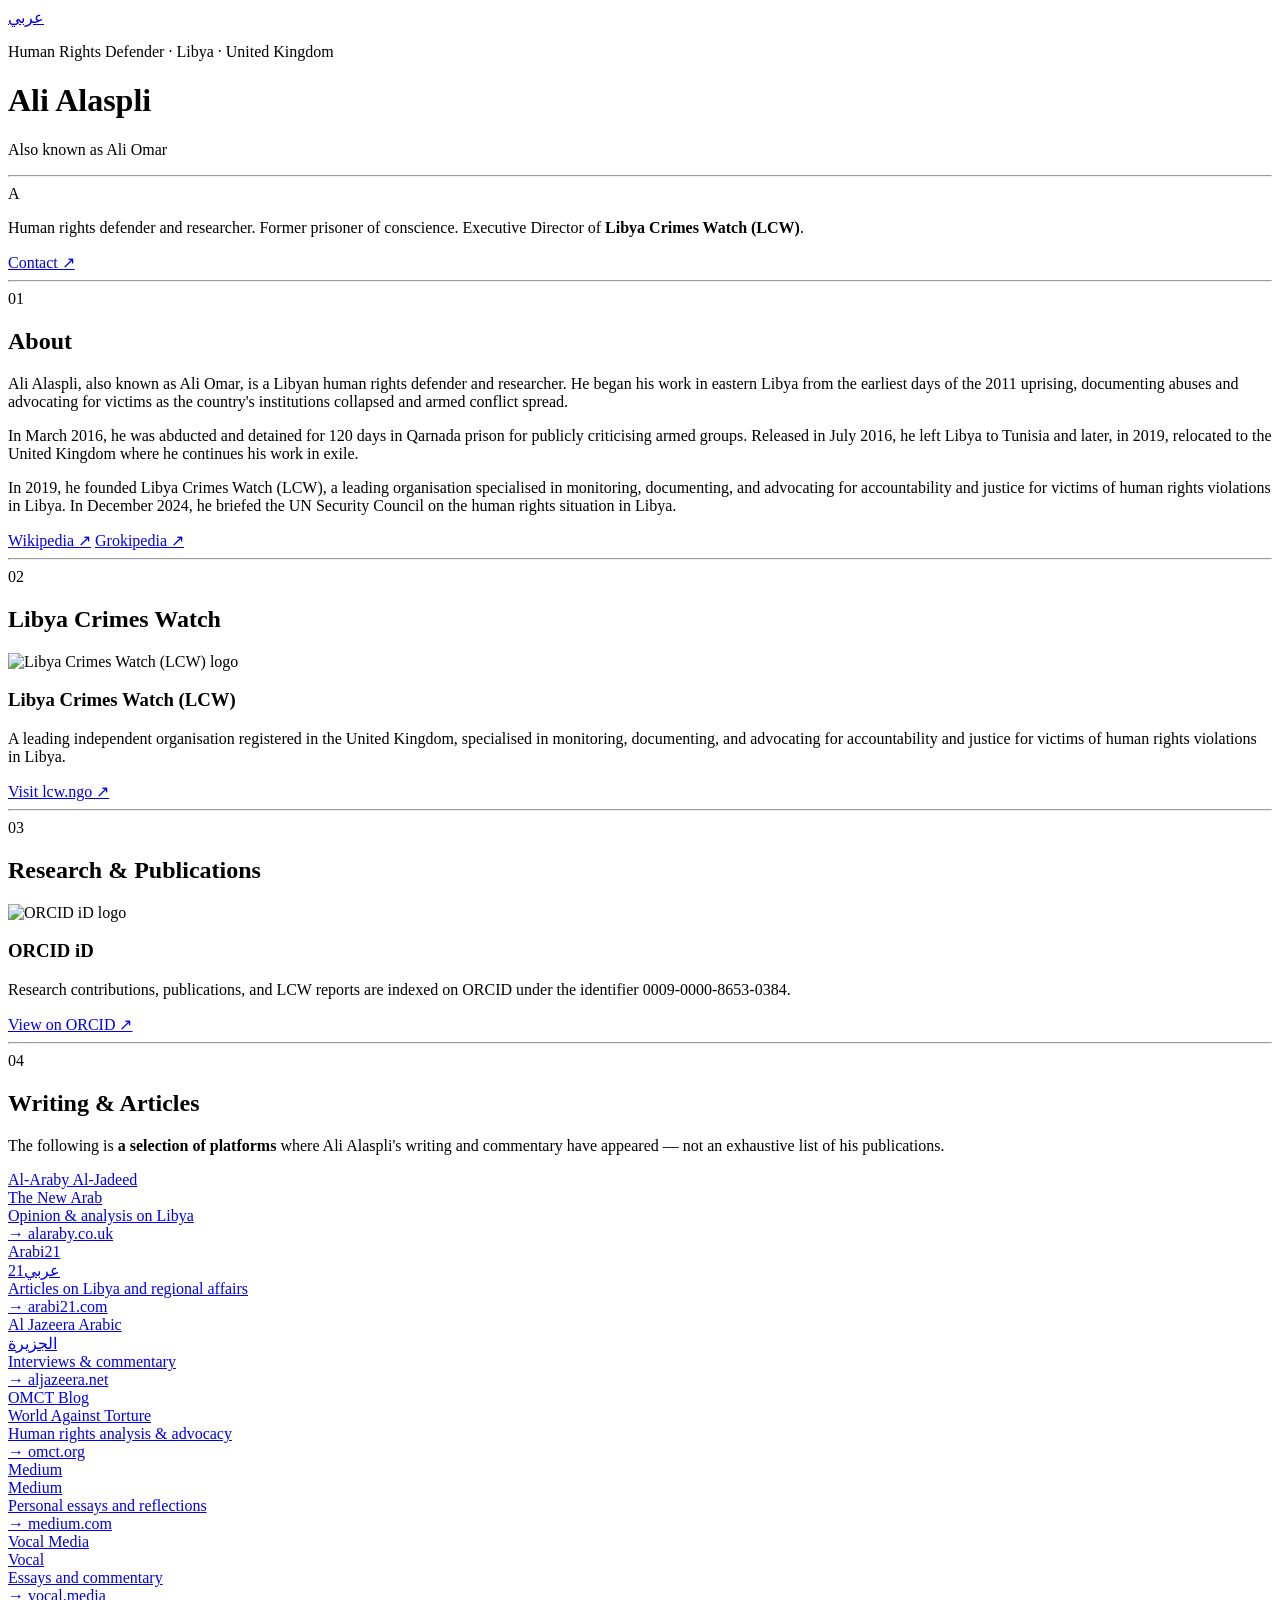
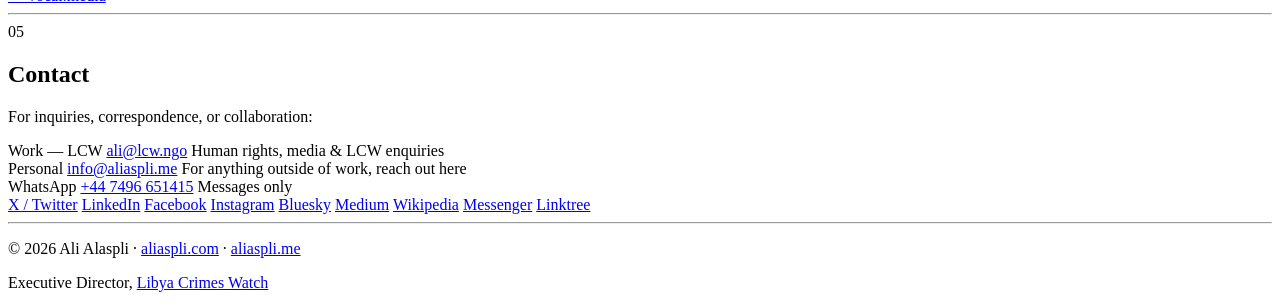
==== ar/index.html @ 739f90e2 "Update index.html" ====
<!DOCTYPE html>
<html lang="en" dir="ltr">
<head>
<meta charset="UTF-8">
<meta name="viewport" content="width=device-width, initial-scale=1.0">

<!-- ═══════════════════════════════════════════════
     TITLE — max ~60 chars for clean SERP display
     ═══════════════════════════════════════════════ -->
<title>Ali Alaspli | Human Rights Defender &amp; Executive Director, LCW</title>

<!-- ═══════════════════════════════════════════════
     META DESCRIPTION — max ~155 chars
     ═══════════════════════════════════════════════ -->
<meta name="description" content="Ali Alaspli (Ali Omar) is a Libyan human rights defender and Executive Director of Libya Crimes Watch (LCW). Former prisoner of conscience. Based in the United Kingdom.">

<meta name="author" content="Ali Alaspli">
<meta name="robots" content="index, follow, max-snippet:-1, max-image-preview:large, max-video-preview:-1">

<!-- ═══════════════════════════════════════════════
     CANONICAL + HREFLANG
     ═══════════════════════════════════════════════ -->
<link rel="canonical"  href="https://aliaspli.com/">
<link rel="alternate"  hreflang="x-default" href="https://aliaspli.com/">
<link rel="alternate"  hreflang="en"         href="https://aliaspli.com/">
<link rel="alternate"  hreflang="ar"         href="https://aliaspli.com/ar/">

<!-- ═══════════════════════════════════════════════
     OPEN GRAPH
     ═══════════════════════════════════════════════ -->
<meta property="og:type"             content="website">
<meta property="og:url"              content="https://aliaspli.com/">
<meta property="og:site_name"        content="Ali Alaspli">
<meta property="og:locale"           content="en_GB">
<meta property="og:locale:alternate" content="ar_LY">
<meta property="og:title"            content="Ali Alaspli (Ali Omar) | Human Rights Defender — Libya Crimes Watch">
<meta property="og:description"      content="Libyan human rights defender and researcher, former prisoner of conscience. Executive Director of Libya Crimes Watch (LCW). Based in the United Kingdom.">
<meta property="og:image"            content="https://aliaspli.com/AliAlaspli.png">
<meta property="og:image:secure_url" content="https://aliaspli.com/AliAlaspli.png">
<meta property="og:image:type"       content="image/png">
<meta property="og:image:width"      content="1200">
<meta property="og:image:height"     content="630">
<meta property="og:image:alt"        content="Ali Alaspli — Libyan human rights defender and Executive Director of Libya Crimes Watch">

<!-- ═══════════════════════════════════════════════
     TWITTER / X CARD
     ═══════════════════════════════════════════════ -->
<meta name="twitter:card"        content="summary_large_image">
<meta name="twitter:site"        content="@aliaspli">
<meta name="twitter:creator"     content="@aliaspli">
<meta name="twitter:title"       content="Ali Alaspli (Ali Omar) | Human Rights Defender — Libya Crimes Watch">
<meta name="twitter:description" content="Libyan human rights defender and researcher, former prisoner of conscience. Executive Director of Libya Crimes Watch (LCW).">
<meta name="twitter:image"       content="https://aliaspli.com/AliAlaspli.png">
<meta name="twitter:image:alt"   content="Ali Alaspli — Libyan human rights defender">

<!-- ═══════════════════════════════════════════════
     STRUCTURED DATA — JSON-LD
     ═══════════════════════════════════════════════ -->
<script type="application/ld+json">
{
  "@context": "https://schema.org",
  "@graph": [
    {
      "@type": "WebSite",
      "@id": "https://aliaspli.com/#website",
      "url": "https://aliaspli.com/",
      "name": "Ali Alaspli",
      "description": "Personal website of Ali Alaspli, Libyan human rights defender and Executive Director of Libya Crimes Watch.",
      "inLanguage": "en",
      "potentialAction": {
        "@type": "SearchAction",
        "target": {
          "@type": "EntryPoint",
          "urlTemplate": "https://aliaspli.com/?s={search_term_string}"
        },
        "query-input": "required name=search_term_string"
      }
    },
    {
      "@type": "ProfilePage",
      "@id": "https://aliaspli.com/#profilepage",
      "url": "https://aliaspli.com/",
      "name": "Ali Alaspli — Human Rights Defender",
      "description": "Profile page of Ali Alaspli, Libyan human rights defender, researcher, and Executive Director of Libya Crimes Watch.",
      "isPartOf": { "@id": "https://aliaspli.com/#website" },
      "about": { "@id": "https://aliaspli.com/#person" },
      "primaryImageOfPage": { "@id": "https://aliaspli.com/#primaryimage" },
      "inLanguage": "en",
      "breadcrumb": {
        "@type": "BreadcrumbList",
        "itemListElement": [
          { "@type": "ListItem", "position": 1, "name": "Home", "item": "https://aliaspli.com/" }
        ]
      }
    },
    {
      "@type": "ImageObject",
      "@id": "https://aliaspli.com/#primaryimage",
      "url": "https://aliaspli.com/AliAlaspli.png",
      "contentUrl": "https://aliaspli.com/AliAlaspli.png",
      "caption": "Ali Alaspli at the United Nations Office at Geneva, 2024",
      "width": 1200,
      "height": 630,
      "encodingFormat": "image/png"
    },
    {
      "@type": "Person",
      "@id": "https://aliaspli.com/#person",
      "name": "Ali Alaspli",
      "alternateName": [
        "Ali Omar","Ali Omar Alaspli","Ali Al-Asbali","Ali Al Asbali",
        "Ali Alasbali","Ali Al Aspli","Ali Al-Aspli","Ali Alasabli",
        "Ali Alasabali","Ali Al-Sabli","Ali Alsabali","علي العسبلي","علي عمر"
      ],
      "givenName": "Ali",
      "familyName": "Alaspli",
      "gender": "https://schema.org/Male",
      "nationality": {
        "@type": "Country",
        "name": "Libya",
        "sameAs": "https://www.wikidata.org/wiki/Q1016"
      },
      "birthPlace": {
        "@type": "Place",
        "name": "Libya",
        "sameAs": "https://www.wikidata.org/wiki/Q1016"
      },
      "homeLocation": {
        "@type": "Place",
        "name": "United Kingdom",
        "sameAs": "https://www.wikidata.org/wiki/Q145"
      },
      "url": "https://aliaspli.com/",
      "mainEntityOfPage": { "@id": "https://aliaspli.com/#profilepage" },
      "image": { "@id": "https://aliaspli.com/#primaryimage" },
      "description": "Ali Alaspli, also known as Ali Omar, is a Libyan human rights defender, researcher, and writer. A former prisoner of conscience, he is the Executive Director of Libya Crimes Watch (LCW), a UK-based NGO documenting human rights violations in Libya and advocating for accountability and justice for victims.",
      "jobTitle": "Executive Director",
      "worksFor": {
        "@type": ["Organization", "NGO"],
        "@id": "https://lcw.ngo/#organization",
        "name": "Libya Crimes Watch",
        "alternateName": ["LCW", "رصد الجرائم في ليبيا"],
        "url": "https://lcw.ngo",
        "foundingDate": "2019",
        "address": {
          "@type": "PostalAddress",
          "streetAddress": "124 City Road",
          "addressLocality": "London",
          "addressRegion": "England",
          "postalCode": "EC1V 2NX",
          "addressCountry": "GB"
        },
        "sameAs": [
          "https://en.wikipedia.org/wiki/Libya_Crimes_Watch",
          "https://www.wikidata.org/wiki/Q124707107"
        ]
      },
      "memberOf": {
        "@type": "Organization",
        "name": "World Organisation Against Torture",
        "alternateName": "OMCT",
        "url": "https://omct.org"
      },
      "award": "Overseas Writing Contest Award, International Center for Transitional Justice, 2024",
      "knowsAbout": [
        "Human rights","Libya","War crimes documentation","Enforced disappearances",
        "International advocacy","United Nations human rights mechanisms",
        "Freedom of expression","Transitional justice"
      ],
      "knowsLanguage": [
        { "@type": "Language", "name": "Arabic",  "alternateName": "ar" },
        { "@type": "Language", "name": "English", "alternateName": "en" }
      ],
      "email": "ali@lcw.ngo",
      "telephone": "+447496651415",
      "sameAs": [
        "https://aliaspli.com/",
        "https://aliaspli.com/ar/",
        "https://aliaspli.me/",
        "https://en.wikipedia.org/wiki/Ali_Alaspli",
        "https://www.wikidata.org/wiki/Q136680124",
        "https://grokipedia.com/page/Ali_Alaspli",
        "https://orcid.org/0009-0000-8653-0384",
        "https://x.com/aliaspli",
        "https://www.linkedin.com/in/aliaspli",
        "https://www.instagram.com/aliaspli",
        "https://www.facebook.com/aliaspli",
        "https://bsky.app/profile/aliaspli.com",
        "https://linktr.ee/aliaspli",
        "https://medium.com/@aliaspli"
      ]
    }
  ]
}
</script>

<link rel="preconnect" href="https://fonts.googleapis.com">
<link rel="preconnect" href="https://fonts.gstatic.com" crossorigin>
<link href="https://fonts.googleapis.com/css2?family=Playfair+Display:ital,wght@0,400;0,600;0,700;1,400&family=Source+Serif+4:opsz,wght@8..60,300;8..60,400;8..60,500&family=DM+Mono:wght@300;400&display=swap" rel="stylesheet">

<link rel="stylesheet" href="style.css">

<style>
  :root {
    --font-display: 'Playfair Display', Georgia, serif;
    --font-body:    'Source Serif 4', Georgia, serif;
    --font-mono:    'DM Mono', 'Courier New', monospace;
  }
</style>
</head>
<body>

<nav class="topbar" aria-label="Language">
  <a href="https://aliaspli.com/ar/" class="lang-btn" hreflang="ar" lang="ar">عربي</a>
</nav>

<!-- HERO -->
<header class="section hero" id="top">
  <p class="hero-eyebrow">Human Rights Defender · Libya · United Kingdom</p>
  <h1 class="hero-name">Ali Alaspli</h1>
  <p class="hero-aka">Also known as Ali Omar</p>
  <hr class="hero-divider">
  <div class="hero-grid">
    <div class="hero-photo">
      <img src="https://aliaspli.com/AliAlaspli.png"
           alt="Ali Alaspli (Ali Omar) — Libyan human rights defender and Executive Director of Libya Crimes Watch"
           width="136" height="136"
           loading="eager" fetchpriority="high"
           onerror="this.style.display='none';this.parentNode.innerHTML='<span class=\'photo-init\'>A</span>'">
    </div>
    <p class="hero-tagline">
      Human rights defender and researcher. Former prisoner of conscience. Executive Director of <strong>Libya Crimes Watch (LCW)</strong>.
    </p>
  </div>
  <a href="mailto:ali@lcw.ngo" class="hero-contact">Contact ↗</a>
</header>

<hr class="rule">

<!-- 01 ABOUT -->
<section class="section" id="about" aria-labelledby="about-title">
  <div class="sec-head">
    <span class="sec-n" aria-hidden="true">01</span>
    <h2 class="sec-title" id="about-title">About</h2>
  </div>
  <div class="prose">
    <p>Ali Alaspli, also known as Ali Omar, is a Libyan human rights defender and researcher. He began his work in eastern Libya from the earliest days of the 2011 uprising, documenting abuses and advocating for victims as the country's institutions collapsed and armed conflict spread.</p>
    <p>In March 2016, he was abducted and detained for 120 days in Qarnada prison for publicly criticising armed groups. Released in July 2016, he left Libya to Tunisia and later, in 2019, relocated to the United Kingdom where he continues his work in exile.</p>
    <p>In 2019, he founded Libya Crimes Watch (LCW), a leading organisation specialised in monitoring, documenting, and advocating for accountability and justice for victims of human rights violations in Libya. In December 2024, he briefed the UN Security Council on the human rights situation in Libya.</p>
  </div>
  <div class="about-refs">
    <a href="https://en.wikipedia.org/wiki/Ali_Alaspli" target="_blank" rel="noopener noreferrer me" class="about-ref-link">Wikipedia ↗</a>
    <a href="https://grokipedia.com/page/Ali_Alaspli" target="_blank" rel="noopener noreferrer" class="about-ref-link">Grokipedia ↗</a>
  </div>
</section>

<hr class="rule">

<!-- 02 LIBYA CRIMES WATCH -->
<section class="section" id="lcw" aria-labelledby="lcw-title">
  <div class="sec-head">
    <span class="sec-n" aria-hidden="true">02</span>
    <h2 class="sec-title" id="lcw-title">Libya Crimes Watch</h2>
  </div>
  <div class="lcw-block">
    <div class="lcw-logo lcw-logo--wiki">
      <img src="https://upload.wikimedia.org/wikipedia/commons/thumb/2/2e/%D8%B4%D8%B9%D8%A7%D8%B1_%D9%85%D9%86%D8%B8%D9%85%D8%A9_%D8%B1%D8%B5%D8%AF_%D8%A7%D9%84%D8%AC%D8%B1%D8%A7%D8%A6%D9%85_%D9%81%D9%8A_%D9%84%D9%8A%D8%A8%D9%8A%D8%A7.png/320px-%D8%B4%D8%B9%D8%A7%D8%B1_%D9%85%D9%86%D8%B8%D9%85%D8%A9_%D8%B1%D8%B5%D8%AF_%D8%A7%D9%84%D8%AC%D8%B1%D8%A7%D8%A6%D9%85_%D9%81%D9%8A_%D9%84%D9%8A%D8%A8%D9%8A%D8%A7.png"
           alt="Libya Crimes Watch (LCW) logo"
           width="80" height="80" loading="lazy">
    </div>
    <div class="lcw-text">
      <h3>Libya Crimes Watch (LCW)</h3>
      <p>A leading independent organisation registered in the United Kingdom, specialised in monitoring, documenting, and advocating for accountability and justice for victims of human rights violations in Libya.</p>
      <a href="https://lcw.ngo" target="_blank" rel="noopener noreferrer" class="btn-fill">Visit lcw.ngo ↗</a>
    </div>
  </div>
</section>

<hr class="rule">

<!-- 03 RESEARCH & PUBLICATIONS -->
<section class="section" id="research" aria-labelledby="research-title">
  <div class="sec-head">
    <span class="sec-n" aria-hidden="true">03</span>
    <h2 class="sec-title" id="research-title">Research &amp; Publications</h2>
  </div>
  <div class="lcw-block">
    <div class="orcid-logo">
      <img src="https://upload.wikimedia.org/wikipedia/commons/0/06/ORCID_iD.svg"
           alt="ORCID iD logo"
           width="72" height="72" loading="lazy">
    </div>
    <div class="orcid-text">
      <h3>ORCID iD</h3>
      <p>Research contributions, publications, and LCW reports are indexed on ORCID under the identifier <span class="orcid-id">0009-0000-8653-0384</span>.</p>
      <a href="https://orcid.org/0009-0000-8653-0384" target="_blank" rel="noopener noreferrer me" class="btn-fill">View on ORCID ↗</a>
    </div>
  </div>
</section>

<hr class="rule">

<!-- 04 WRITING & PUBLICATIONS -->
<section class="section" id="writing" aria-labelledby="writing-title">
  <div class="sec-head">
    <span class="sec-n" aria-hidden="true">04</span>
    <h2 class="sec-title" id="writing-title">Writing &amp; Articles</h2>
  </div>
  <p class="writing-intro">
    The following is <strong>a selection of platforms</strong> where Ali Alaspli's writing and commentary have appeared — not an exhaustive list of his publications.
  </p>
  <div class="platform-grid">
    <a href="https://www.alaraby.co.uk/author/60455" target="_blank" rel="noopener noreferrer" class="platform-card">
      <div class="pl-source">Al-Araby Al-Jadeed</div>
      <div class="pl-name">The New Arab</div>
      <div class="pl-desc">Opinion &amp; analysis on Libya</div>
      <span class="pl-arrow">→ alaraby.co.uk</span>
    </a>
    <a href="https://arabi21.com/s/1cRWr" target="_blank" rel="noopener noreferrer" class="platform-card">
      <div class="pl-source">Arabi21</div>
      <div class="pl-name">عربي21</div>
      <div class="pl-desc">Articles on Libya and regional affairs</div>
      <span class="pl-arrow">→ arabi21.com</span>
    </a>
    <a href="https://www.aljazeera.net/author/%D8%B9%D9%84%D9%8A-%D8%A7%D9%84%D8%B9%D8%B3%D8%A8%D9%84%D9%8A" target="_blank" rel="noopener noreferrer" class="platform-card">
      <div class="pl-source">Al Jazeera Arabic</div>
      <div class="pl-name">الجزيرة</div>
      <div class="pl-desc">Interviews &amp; commentary</div>
      <span class="pl-arrow">→ aljazeera.net</span>
    </a>
    <a href="https://www.omct.org/en/resources?author=ali-alaspli" target="_blank" rel="noopener noreferrer" class="platform-card">
      <div class="pl-source">OMCT Blog</div>
      <div class="pl-name">World Against Torture</div>
      <div class="pl-desc">Human rights analysis &amp; advocacy</div>
      <span class="pl-arrow">→ omct.org</span>
    </a>
    <a href="https://medium.com/@aliaspli" target="_blank" rel="noopener noreferrer me" class="platform-card">
      <div class="pl-source">Medium</div>
      <div class="pl-name">Medium</div>
      <div class="pl-desc">Personal essays and reflections</div>
      <span class="pl-arrow">→ medium.com</span>
    </a>
    <a href="https://vocal.media/authors/ali-alaspli" target="_blank" rel="noopener noreferrer" class="platform-card">
      <div class="pl-source">Vocal Media</div>
      <div class="pl-name">Vocal</div>
      <div class="pl-desc">Essays and commentary</div>
      <span class="pl-arrow">→ vocal.media</span>
    </a>
  </div>
</section>

<hr class="rule">

<!-- 05 CONTACT -->
<section class="section" id="contact" aria-labelledby="contact-title">
  <div class="sec-head">
    <span class="sec-n" aria-hidden="true">05</span>
    <h2 class="sec-title" id="contact-title">Contact</h2>
  </div>
  <p class="contact-desc">For inquiries, correspondence, or collaboration:</p>

  <div class="contact-grid">
    <div class="contact-item">
      <span class="contact-item-label">Work — LCW</span>
      <a id="email-work" href="#" class="contact-item-value" aria-label="Work email">&#8203;</a>
      <span class="contact-item-note">Human rights, media &amp; LCW enquiries</span>
    </div>
    <div class="contact-item">
      <span class="contact-item-label">Personal</span>
      <a id="email-personal" href="#" class="contact-item-value" aria-label="Personal email">&#8203;</a>
      <span class="contact-item-note">For anything outside of work, reach out here</span>
    </div>
    <div class="contact-item full">
      <span class="contact-item-label">WhatsApp</span>
      <a id="link-wa" href="#" target="_blank" rel="noopener noreferrer" class="contact-item-value" aria-label="WhatsApp">&#8203;</a>
      <span class="contact-item-note">Messages only</span>
    </div>
  </div>

  <div class="social-row">
    <a href="https://x.com/aliaspli"                target="_blank" rel="noopener noreferrer me" class="social-tag">X / Twitter</a>
    <a href="https://www.linkedin.com/in/aliaspli"   target="_blank" rel="noopener noreferrer me" class="social-tag">LinkedIn</a>
    <a href="https://www.facebook.com/aliaspli"      target="_blank" rel="noopener noreferrer me" class="social-tag">Facebook</a>
    <a href="https://instagram.com/aliaspli"         target="_blank" rel="noopener noreferrer me" class="social-tag">Instagram</a>
    <a href="https://bsky.app/profile/aliaspli.com"  target="_blank" rel="noopener noreferrer me" class="social-tag">Bluesky</a>
    <a href="https://medium.com/@aliaspli"           target="_blank" rel="noopener noreferrer me" class="social-tag">Medium</a>
    <a href="https://en.wikipedia.org/wiki/Ali_Alaspli" target="_blank" rel="noopener noreferrer" class="social-tag">Wikipedia</a>
    <a href="https://m.me/aliaspli"                  target="_blank" rel="noopener noreferrer me" class="social-tag">Messenger</a>
    <a href="https://linktr.ee/aliaspli"             target="_blank" rel="noopener noreferrer me" class="social-tag">Linktree</a>
  </div>
</section>

<hr class="rule">

<footer>
  <p>
    © 2026 Ali Alaspli
    <span class="footer-sep">·</span>
    <a href="https://aliaspli.com/">aliaspli.com</a>
    <span class="footer-sep">·</span>
    <a href="https://aliaspli.me/" target="_blank" rel="noopener noreferrer me">aliaspli.me</a>
  </p>
  <p>Executive Director, <a href="https://lcw.ngo" target="_blank" rel="noopener noreferrer">Libya Crimes Watch</a></p>
</footer>


<!-- ═══════════════════════════════════════════════
     EMAIL / CONTACT PROTECTION
     Encoded with Base64 — bots scraping raw HTML
     cannot harvest addresses. Decoded at runtime.
     ═══════════════════════════════════════════════ -->
<script>
(function () {
  function b(s) { return atob(s); }

  var contacts = {
    'email-work':    { type: 'mailto', val: b('YWxpQGxjdy5uZ28=') },
    'email-personal':{ type: 'mailto', val: b('aW5mb0BhbGlhc3BsaS5tZQ==') },
    'link-wa':       { type: 'url',    val: 'https://wa.me/' + b('NDQ3NDk2NjUxNDE1') }
  };

  document.addEventListener('DOMContentLoaded', function () {
    Object.keys(contacts).forEach(function (id) {
      var el = document.getElementById(id);
      if (!el) return;
      var c = contacts[id];
      el.href       = (c.type === 'mailto' ? 'mailto:' : '') + c.val;
      el.textContent = c.type === 'mailto'
        ? c.val
        : '+44\u00a07496\u00a0651415';   /* non-breaking spaces for display */
    });

    /* Hero contact button — same work email */
    var hero = document.querySelector('.hero-contact');
    if (hero) hero.href = 'mailto:' + b('YWxpQGxjdy5uZ28=');
  });
}());
</script>
</body>
</html>
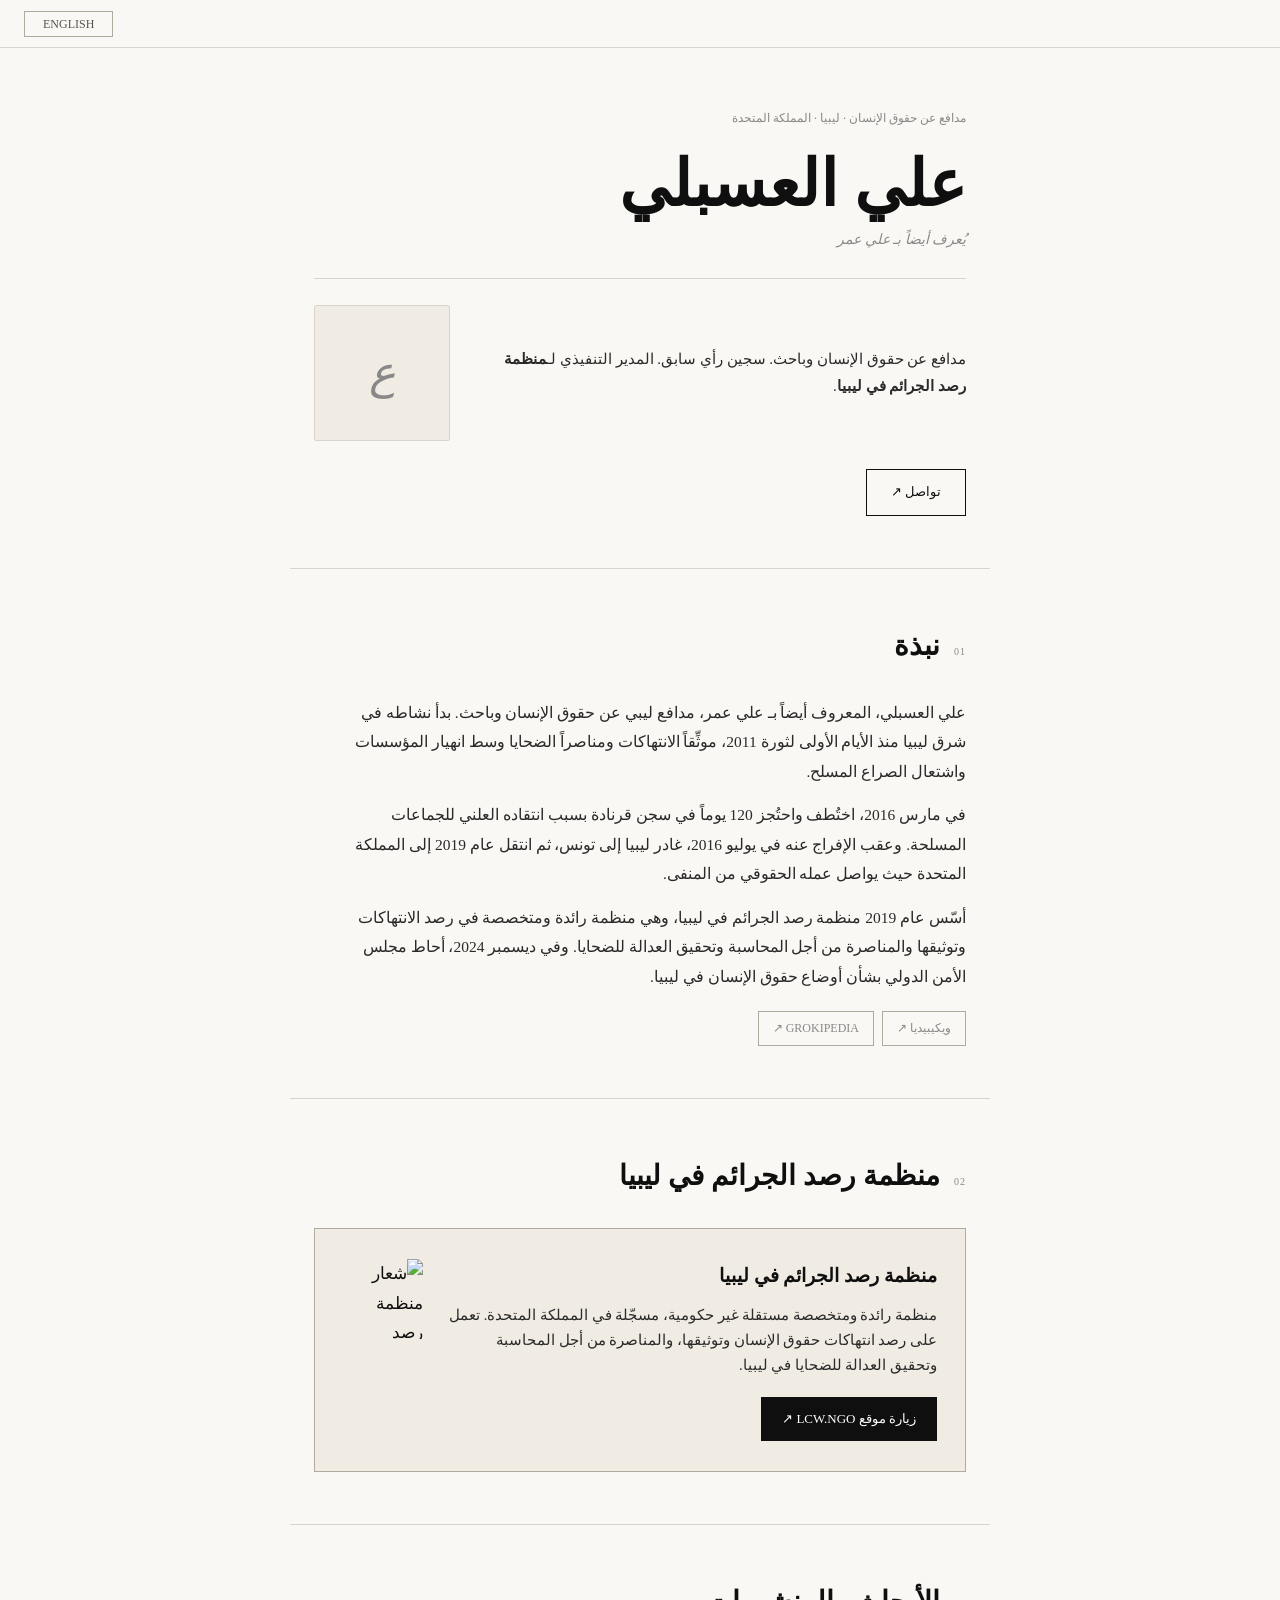
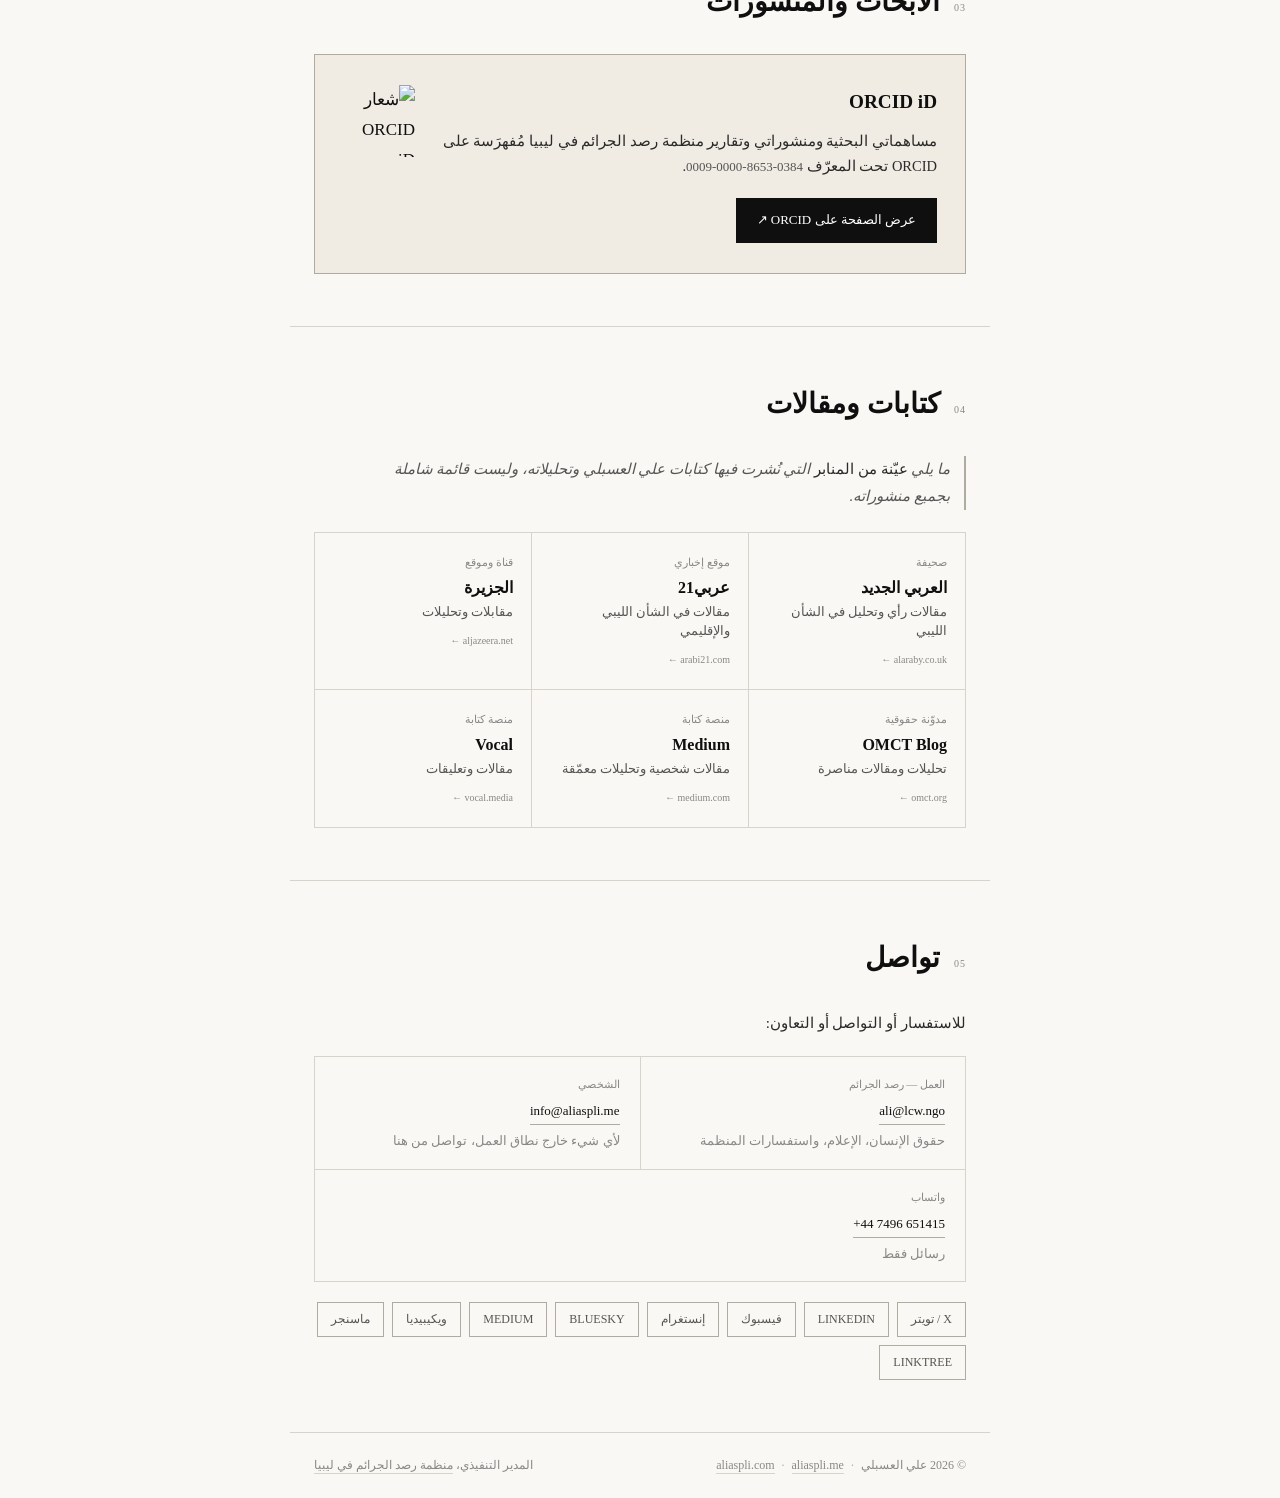
==== commit d746293f: "Update index.html" ====
--- a/ar/index.html
+++ b/ar/index.html
@@ -1,5 +1,5 @@
 <!DOCTYPE html>
-<html lang="en" dir="ltr">
+<html lang="ar" dir="rtl">
 <head>
 <meta charset="UTF-8">
 <meta name="viewport" content="width=device-width, initial-scale=1.0">
@@ -7,20 +7,20 @@
 <!-- ═══════════════════════════════════════════════
      TITLE — max ~60 chars for clean SERP display
      ═══════════════════════════════════════════════ -->
-<title>Ali Alaspli | Human Rights Defender &amp; Executive Director, LCW</title>
+<title>علي العسبلي | مدافع عن حقوق الإنسان ومدير منظمة رصد الجرائم</title>
 
 <!-- ═══════════════════════════════════════════════
      META DESCRIPTION — max ~155 chars
      ═══════════════════════════════════════════════ -->
-<meta name="description" content="Ali Alaspli (Ali Omar) is a Libyan human rights defender and Executive Director of Libya Crimes Watch (LCW). Former prisoner of conscience. Based in the United Kingdom.">
-
-<meta name="author" content="Ali Alaspli">
+<meta name="description" content="علي العسبلي (علي عمر) مدافع ليبي عن حقوق الإنسان والمدير التنفيذي لمنظمة رصد الجرائم في ليبيا. سجين رأي سابق. مقيم في المملكة المتحدة.">
+
+<meta name="author" content="علي العسبلي">
 <meta name="robots" content="index, follow, max-snippet:-1, max-image-preview:large, max-video-preview:-1">
 
 <!-- ═══════════════════════════════════════════════
      CANONICAL + HREFLANG
      ═══════════════════════════════════════════════ -->
-<link rel="canonical"  href="https://aliaspli.com/">
+<link rel="canonical"  href="https://aliaspli.com/ar/">
 <link rel="alternate"  hreflang="x-default" href="https://aliaspli.com/">
 <link rel="alternate"  hreflang="en"         href="https://aliaspli.com/">
 <link rel="alternate"  hreflang="ar"         href="https://aliaspli.com/ar/">
@@ -29,18 +29,18 @@
      OPEN GRAPH
      ═══════════════════════════════════════════════ -->
 <meta property="og:type"             content="website">
-<meta property="og:url"              content="https://aliaspli.com/">
-<meta property="og:site_name"        content="Ali Alaspli">
-<meta property="og:locale"           content="en_GB">
-<meta property="og:locale:alternate" content="ar_LY">
-<meta property="og:title"            content="Ali Alaspli (Ali Omar) | Human Rights Defender — Libya Crimes Watch">
-<meta property="og:description"      content="Libyan human rights defender and researcher, former prisoner of conscience. Executive Director of Libya Crimes Watch (LCW). Based in the United Kingdom.">
+<meta property="og:url"              content="https://aliaspli.com/ar/">
+<meta property="og:site_name"        content="علي العسبلي">
+<meta property="og:locale"           content="ar_LY">
+<meta property="og:locale:alternate" content="en_GB">
+<meta property="og:title"            content="علي العسبلي (علي عمر) | مدافع عن حقوق الإنسان — منظمة رصد الجرائم في ليبيا">
+<meta property="og:description"      content="مدافع ليبي عن حقوق الإنسان وباحث، وسجين رأي سابق. المدير التنفيذي لمنظمة رصد الجرائم في ليبيا. يُعرف أيضاً بـ علي عمر.">
 <meta property="og:image"            content="https://aliaspli.com/AliAlaspli.png">
 <meta property="og:image:secure_url" content="https://aliaspli.com/AliAlaspli.png">
 <meta property="og:image:type"       content="image/png">
 <meta property="og:image:width"      content="1200">
 <meta property="og:image:height"     content="630">
-<meta property="og:image:alt"        content="Ali Alaspli — Libyan human rights defender and Executive Director of Libya Crimes Watch">
+<meta property="og:image:alt"        content="علي العسبلي — مدافع ليبي عن حقوق الإنسان ومدير منظمة رصد الجرائم في ليبيا">
 
 <!-- ═══════════════════════════════════════════════
      TWITTER / X CARD
@@ -48,10 +48,10 @@
 <meta name="twitter:card"        content="summary_large_image">
 <meta name="twitter:site"        content="@aliaspli">
 <meta name="twitter:creator"     content="@aliaspli">
-<meta name="twitter:title"       content="Ali Alaspli (Ali Omar) | Human Rights Defender — Libya Crimes Watch">
-<meta name="twitter:description" content="Libyan human rights defender and researcher, former prisoner of conscience. Executive Director of Libya Crimes Watch (LCW).">
+<meta name="twitter:title"       content="علي العسبلي (علي عمر) | مدافع عن حقوق الإنسان — منظمة رصد الجرائم في ليبيا">
+<meta name="twitter:description" content="مدافع ليبي عن حقوق الإنسان وباحث، وسجين رأي سابق. المدير التنفيذي لمنظمة رصد الجرائم في ليبيا.">
 <meta name="twitter:image"       content="https://aliaspli.com/AliAlaspli.png">
-<meta name="twitter:image:alt"   content="Ali Alaspli — Libyan human rights defender">
+<meta name="twitter:image:alt"   content="علي العسبلي — مدافع ليبي عن حقوق الإنسان">
 
 <!-- ═══════════════════════════════════════════════
      STRUCTURED DATA — JSON-LD
@@ -62,11 +62,11 @@
   "@graph": [
     {
       "@type": "WebSite",
-      "@id": "https://aliaspli.com/#website",
-      "url": "https://aliaspli.com/",
-      "name": "Ali Alaspli",
-      "description": "Personal website of Ali Alaspli, Libyan human rights defender and Executive Director of Libya Crimes Watch.",
-      "inLanguage": "en",
+      "@id": "https://aliaspli.com/ar/#website",
+      "url": "https://aliaspli.com/ar/",
+      "name": "علي العسبلي",
+      "description": "الموقع الشخصي لعلي العسبلي، المدافع الليبي عن حقوق الإنسان والمدير التنفيذي لمنظمة رصد الجرائم في ليبيا.",
+      "inLanguage": "ar",
       "potentialAction": {
         "@type": "SearchAction",
         "target": {
@@ -78,42 +78,32 @@
     },
     {
       "@type": "ProfilePage",
-      "@id": "https://aliaspli.com/#profilepage",
-      "url": "https://aliaspli.com/",
-      "name": "Ali Alaspli — Human Rights Defender",
-      "description": "Profile page of Ali Alaspli, Libyan human rights defender, researcher, and Executive Director of Libya Crimes Watch.",
-      "isPartOf": { "@id": "https://aliaspli.com/#website" },
+      "@id": "https://aliaspli.com/ar/#profilepage",
+      "url": "https://aliaspli.com/ar/",
+      "name": "علي العسبلي — مدافع عن حقوق الإنسان",
+      "description": "الصفحة الشخصية لعلي العسبلي، المدافع الليبي عن حقوق الإنسان والباحث والمدير التنفيذي لمنظمة رصد الجرائم في ليبيا.",
+      "isPartOf": { "@id": "https://aliaspli.com/ar/#website" },
       "about": { "@id": "https://aliaspli.com/#person" },
       "primaryImageOfPage": { "@id": "https://aliaspli.com/#primaryimage" },
-      "inLanguage": "en",
+      "inLanguage": "ar",
       "breadcrumb": {
         "@type": "BreadcrumbList",
         "itemListElement": [
-          { "@type": "ListItem", "position": 1, "name": "Home", "item": "https://aliaspli.com/" }
+          { "@type": "ListItem", "position": 1, "name": "الرئيسية", "item": "https://aliaspli.com/ar/" }
         ]
       }
     },
     {
-      "@type": "ImageObject",
-      "@id": "https://aliaspli.com/#primaryimage",
-      "url": "https://aliaspli.com/AliAlaspli.png",
-      "contentUrl": "https://aliaspli.com/AliAlaspli.png",
-      "caption": "Ali Alaspli at the United Nations Office at Geneva, 2024",
-      "width": 1200,
-      "height": 630,
-      "encodingFormat": "image/png"
-    },
-    {
       "@type": "Person",
       "@id": "https://aliaspli.com/#person",
-      "name": "Ali Alaspli",
+      "name": "علي العسبلي",
       "alternateName": [
-        "Ali Omar","Ali Omar Alaspli","Ali Al-Asbali","Ali Al Asbali",
-        "Ali Alasbali","Ali Al Aspli","Ali Al-Aspli","Ali Alasabli",
-        "Ali Alasabali","Ali Al-Sabli","Ali Alsabali","علي العسبلي","علي عمر"
+        "علي عمر","Ali Alaspli","Ali Omar","Ali Omar Alaspli",
+        "Ali Al-Asbali","Ali Al Asbali","Ali Alasbali","Ali Al Aspli",
+        "Ali Al-Aspli","Ali Alasabli","Ali Alasabali","Ali Al-Sabli","Ali Alsabali"
       ],
-      "givenName": "Ali",
-      "familyName": "Alaspli",
+      "givenName": "علي",
+      "familyName": "العسبلي",
       "gender": "https://schema.org/Male",
       "nationality": {
         "@type": "Country",
@@ -130,16 +120,16 @@
         "name": "United Kingdom",
         "sameAs": "https://www.wikidata.org/wiki/Q145"
       },
-      "url": "https://aliaspli.com/",
-      "mainEntityOfPage": { "@id": "https://aliaspli.com/#profilepage" },
+      "url": "https://aliaspli.com/ar/",
+      "mainEntityOfPage": { "@id": "https://aliaspli.com/ar/#profilepage" },
       "image": { "@id": "https://aliaspli.com/#primaryimage" },
-      "description": "Ali Alaspli, also known as Ali Omar, is a Libyan human rights defender, researcher, and writer. A former prisoner of conscience, he is the Executive Director of Libya Crimes Watch (LCW), a UK-based NGO documenting human rights violations in Libya and advocating for accountability and justice for victims.",
-      "jobTitle": "Executive Director",
+      "description": "علي عمر، المعروف بـ علي العسبلي، مدافع ليبي عن حقوق الإنسان وباحث وكاتب، وسجين رأي سابق. يشغل منصب المدير التنفيذي لمنظمة رصد الجرائم في ليبيا، وهي منظمة غير حكومية مسجّلة في المملكة المتحدة، تعمل على توثيق انتهاكات حقوق الإنسان في ليبيا والمناصرة من أجل المحاسبة والعدالة للضحايا.",
+      "jobTitle": "المدير التنفيذي",
       "worksFor": {
         "@type": ["Organization", "NGO"],
         "@id": "https://lcw.ngo/#organization",
-        "name": "Libya Crimes Watch",
-        "alternateName": ["LCW", "رصد الجرائم في ليبيا"],
+        "name": "منظمة رصد الجرائم في ليبيا",
+        "alternateName": ["Libya Crimes Watch", "LCW"],
         "url": "https://lcw.ngo",
         "foundingDate": "2019",
         "address": {
@@ -157,15 +147,15 @@
       },
       "memberOf": {
         "@type": "Organization",
-        "name": "World Organisation Against Torture",
+        "name": "المنظمة العالمية لمناهضة التعذيب",
         "alternateName": "OMCT",
         "url": "https://omct.org"
       },
-      "award": "Overseas Writing Contest Award, International Center for Transitional Justice, 2024",
+      "award": "جائزة ICTJ للكتابة الخارجية، المركز الدولي للعدالة الانتقالية، 2024",
       "knowsAbout": [
-        "Human rights","Libya","War crimes documentation","Enforced disappearances",
-        "International advocacy","United Nations human rights mechanisms",
-        "Freedom of expression","Transitional justice"
+        "حقوق الإنسان","ليبيا","توثيق جرائم الحرب","الاختفاء القسري",
+        "المناصرة الدولية","آليات الأمم المتحدة لحقوق الإنسان",
+        "حرية التعبير","العدالة الانتقالية"
       ],
       "knowsLanguage": [
         { "@type": "Language", "name": "Arabic",  "alternateName": "ar" },
@@ -196,196 +186,196 @@
 
 <link rel="preconnect" href="https://fonts.googleapis.com">
 <link rel="preconnect" href="https://fonts.gstatic.com" crossorigin>
-<link href="https://fonts.googleapis.com/css2?family=Playfair+Display:ital,wght@0,400;0,600;0,700;1,400&family=Source+Serif+4:opsz,wght@8..60,300;8..60,400;8..60,500&family=DM+Mono:wght@300;400&display=swap" rel="stylesheet">
-
-<link rel="stylesheet" href="style.css">
+<link href="https://fonts.googleapis.com/css2?family=Noto+Serif+Arabic:wght@300;400;500;600;700&display=swap" rel="stylesheet">
+
+<link rel="stylesheet" href="/style.css">
 
 <style>
   :root {
-    --font-display: 'Playfair Display', Georgia, serif;
-    --font-body:    'Source Serif 4', Georgia, serif;
-    --font-mono:    'DM Mono', 'Courier New', monospace;
+    --font-display: 'Noto Serif Arabic', serif;
+    --font-body:    'Noto Serif Arabic', serif;
+    --font-mono:    'Noto Serif Arabic', serif;
   }
 </style>
 </head>
 <body>
 
-<nav class="topbar" aria-label="Language">
-  <a href="https://aliaspli.com/ar/" class="lang-btn" hreflang="ar" lang="ar">عربي</a>
+<nav class="topbar" aria-label="اللغة">
+  <a href="https://aliaspli.com/" class="lang-btn" hreflang="en" lang="en">English</a>
 </nav>
 
 <!-- HERO -->
 <header class="section hero" id="top">
-  <p class="hero-eyebrow">Human Rights Defender · Libya · United Kingdom</p>
-  <h1 class="hero-name">Ali Alaspli</h1>
-  <p class="hero-aka">Also known as Ali Omar</p>
+  <p class="hero-eyebrow">مدافع عن حقوق الإنسان · ليبيا · المملكة المتحدة</p>
+  <h1 class="hero-name">علي العسبلي</h1>
+  <p class="hero-aka">يُعرف أيضاً بـ علي عمر</p>
   <hr class="hero-divider">
   <div class="hero-grid">
     <div class="hero-photo">
       <img src="https://aliaspli.com/AliAlaspli.png"
-           alt="Ali Alaspli (Ali Omar) — Libyan human rights defender and Executive Director of Libya Crimes Watch"
+           alt="علي العسبلي (علي عمر) — مدافع ليبي عن حقوق الإنسان ومدير منظمة رصد الجرائم في ليبيا"
            width="136" height="136"
            loading="eager" fetchpriority="high"
-           onerror="this.style.display='none';this.parentNode.innerHTML='<span class=\'photo-init\'>A</span>'">
+           onerror="this.style.display='none';this.parentNode.innerHTML='<span class=\'photo-init\'>ع</span>'">
     </div>
     <p class="hero-tagline">
-      Human rights defender and researcher. Former prisoner of conscience. Executive Director of <strong>Libya Crimes Watch (LCW)</strong>.
+      مدافع عن حقوق الإنسان وباحث. سجين رأي سابق. المدير التنفيذي لـ<strong>منظمة رصد الجرائم في ليبيا</strong>.
     </p>
   </div>
-  <a href="mailto:ali@lcw.ngo" class="hero-contact">Contact ↗</a>
+  <a href="mailto:ali@lcw.ngo" class="hero-contact">تواصل ↗</a>
 </header>
 
 <hr class="rule">
 
-<!-- 01 ABOUT -->
+<!-- 01 نبذة -->
 <section class="section" id="about" aria-labelledby="about-title">
   <div class="sec-head">
     <span class="sec-n" aria-hidden="true">01</span>
-    <h2 class="sec-title" id="about-title">About</h2>
+    <h2 class="sec-title" id="about-title">نبذة</h2>
   </div>
   <div class="prose">
-    <p>Ali Alaspli, also known as Ali Omar, is a Libyan human rights defender and researcher. He began his work in eastern Libya from the earliest days of the 2011 uprising, documenting abuses and advocating for victims as the country's institutions collapsed and armed conflict spread.</p>
-    <p>In March 2016, he was abducted and detained for 120 days in Qarnada prison for publicly criticising armed groups. Released in July 2016, he left Libya to Tunisia and later, in 2019, relocated to the United Kingdom where he continues his work in exile.</p>
-    <p>In 2019, he founded Libya Crimes Watch (LCW), a leading organisation specialised in monitoring, documenting, and advocating for accountability and justice for victims of human rights violations in Libya. In December 2024, he briefed the UN Security Council on the human rights situation in Libya.</p>
+    <p>علي العسبلي، المعروف أيضاً بـ علي عمر، مدافع ليبي عن حقوق الإنسان وباحث. بدأ نشاطه في شرق ليبيا منذ الأيام الأولى لثورة 2011، موثِّقاً الانتهاكات ومناصراً الضحايا وسط انهيار المؤسسات واشتعال الصراع المسلح.</p>
+    <p>في مارس 2016، اختُطف واحتُجز 120 يوماً في سجن قرنادة بسبب انتقاده العلني للجماعات المسلحة. وعقب الإفراج عنه في يوليو 2016، غادر ليبيا إلى تونس، ثم انتقل عام 2019 إلى المملكة المتحدة حيث يواصل عمله الحقوقي من المنفى.</p>
+    <p>أسّس عام 2019 منظمة رصد الجرائم في ليبيا، وهي منظمة رائدة ومتخصصة في رصد الانتهاكات وتوثيقها والمناصرة من أجل المحاسبة وتحقيق العدالة للضحايا. وفي ديسمبر 2024، أحاط مجلس الأمن الدولي بشأن أوضاع حقوق الإنسان في ليبيا.</p>
   </div>
   <div class="about-refs">
-    <a href="https://en.wikipedia.org/wiki/Ali_Alaspli" target="_blank" rel="noopener noreferrer me" class="about-ref-link">Wikipedia ↗</a>
+    <a href="https://en.wikipedia.org/wiki/Ali_Alaspli" target="_blank" rel="noopener noreferrer me" class="about-ref-link">ويكيبيديا ↗</a>
     <a href="https://grokipedia.com/page/Ali_Alaspli" target="_blank" rel="noopener noreferrer" class="about-ref-link">Grokipedia ↗</a>
   </div>
 </section>
 
 <hr class="rule">
 
-<!-- 02 LIBYA CRIMES WATCH -->
+<!-- 02 منظمة رصد الجرائم -->
 <section class="section" id="lcw" aria-labelledby="lcw-title">
   <div class="sec-head">
     <span class="sec-n" aria-hidden="true">02</span>
-    <h2 class="sec-title" id="lcw-title">Libya Crimes Watch</h2>
+    <h2 class="sec-title" id="lcw-title">منظمة رصد الجرائم في ليبيا</h2>
   </div>
   <div class="lcw-block">
     <div class="lcw-logo lcw-logo--wiki">
       <img src="https://upload.wikimedia.org/wikipedia/commons/thumb/2/2e/%D8%B4%D8%B9%D8%A7%D8%B1_%D9%85%D9%86%D8%B8%D9%85%D8%A9_%D8%B1%D8%B5%D8%AF_%D8%A7%D9%84%D8%AC%D8%B1%D8%A7%D8%A6%D9%85_%D9%81%D9%8A_%D9%84%D9%8A%D8%A8%D9%8A%D8%A7.png/320px-%D8%B4%D8%B9%D8%A7%D8%B1_%D9%85%D9%86%D8%B8%D9%85%D8%A9_%D8%B1%D8%B5%D8%AF_%D8%A7%D9%84%D8%AC%D8%B1%D8%A7%D8%A6%D9%85_%D9%81%D9%8A_%D9%84%D9%8A%D8%A8%D9%8A%D8%A7.png"
-           alt="Libya Crimes Watch (LCW) logo"
+           alt="شعار منظمة رصد الجرائم في ليبيا"
            width="80" height="80" loading="lazy">
     </div>
     <div class="lcw-text">
-      <h3>Libya Crimes Watch (LCW)</h3>
-      <p>A leading independent organisation registered in the United Kingdom, specialised in monitoring, documenting, and advocating for accountability and justice for victims of human rights violations in Libya.</p>
-      <a href="https://lcw.ngo" target="_blank" rel="noopener noreferrer" class="btn-fill">Visit lcw.ngo ↗</a>
+      <h3>منظمة رصد الجرائم في ليبيا</h3>
+      <p>منظمة رائدة ومتخصصة مستقلة غير حكومية، مسجّلة في المملكة المتحدة. تعمل على رصد انتهاكات حقوق الإنسان وتوثيقها، والمناصرة من أجل المحاسبة وتحقيق العدالة للضحايا في ليبيا.</p>
+      <a href="https://lcw.ngo" target="_blank" rel="noopener noreferrer" class="btn-fill">زيارة موقع lcw.ngo ↗</a>
     </div>
   </div>
 </section>
 
 <hr class="rule">
 
-<!-- 03 RESEARCH & PUBLICATIONS -->
+<!-- 03 الأبحاث والمنشورات -->
 <section class="section" id="research" aria-labelledby="research-title">
   <div class="sec-head">
     <span class="sec-n" aria-hidden="true">03</span>
-    <h2 class="sec-title" id="research-title">Research &amp; Publications</h2>
+    <h2 class="sec-title" id="research-title">الأبحاث والمنشورات</h2>
   </div>
   <div class="lcw-block">
     <div class="orcid-logo">
       <img src="https://upload.wikimedia.org/wikipedia/commons/0/06/ORCID_iD.svg"
-           alt="ORCID iD logo"
+           alt="شعار ORCID iD"
            width="72" height="72" loading="lazy">
     </div>
     <div class="orcid-text">
       <h3>ORCID iD</h3>
-      <p>Research contributions, publications, and LCW reports are indexed on ORCID under the identifier <span class="orcid-id">0009-0000-8653-0384</span>.</p>
-      <a href="https://orcid.org/0009-0000-8653-0384" target="_blank" rel="noopener noreferrer me" class="btn-fill">View on ORCID ↗</a>
+      <p>مساهماتي البحثية ومنشوراتي وتقارير منظمة رصد الجرائم في ليبيا مُفهرَسة على ORCID تحت المعرّف <span class="orcid-id">0009-0000-8653-0384</span>.</p>
+      <a href="https://orcid.org/0009-0000-8653-0384" target="_blank" rel="noopener noreferrer me" class="btn-fill">عرض الصفحة على ORCID ↗</a>
     </div>
   </div>
 </section>
 
 <hr class="rule">
 
-<!-- 04 WRITING & PUBLICATIONS -->
+<!-- 04 الكتابات والمنشورات -->
 <section class="section" id="writing" aria-labelledby="writing-title">
   <div class="sec-head">
     <span class="sec-n" aria-hidden="true">04</span>
-    <h2 class="sec-title" id="writing-title">Writing &amp; Articles</h2>
+    <h2 class="sec-title" id="writing-title">كتابات ومقالات</h2>
   </div>
   <p class="writing-intro">
-    The following is <strong>a selection of platforms</strong> where Ali Alaspli's writing and commentary have appeared — not an exhaustive list of his publications.
+    ما يلي <strong>عيّنة من المنابر</strong> التي نُشرت فيها كتابات علي العسبلي وتحليلاته، وليست قائمة شاملة بجميع منشوراته.
   </p>
   <div class="platform-grid">
     <a href="https://www.alaraby.co.uk/author/60455" target="_blank" rel="noopener noreferrer" class="platform-card">
-      <div class="pl-source">Al-Araby Al-Jadeed</div>
-      <div class="pl-name">The New Arab</div>
-      <div class="pl-desc">Opinion &amp; analysis on Libya</div>
-      <span class="pl-arrow">→ alaraby.co.uk</span>
+      <div class="pl-source">صحيفة</div>
+      <div class="pl-name">العربي الجديد</div>
+      <div class="pl-desc">مقالات رأي وتحليل في الشأن الليبي</div>
+      <span class="pl-arrow">alaraby.co.uk ←</span>
     </a>
     <a href="https://arabi21.com/s/1cRWr" target="_blank" rel="noopener noreferrer" class="platform-card">
-      <div class="pl-source">Arabi21</div>
+      <div class="pl-source">موقع إخباري</div>
       <div class="pl-name">عربي21</div>
-      <div class="pl-desc">Articles on Libya and regional affairs</div>
-      <span class="pl-arrow">→ arabi21.com</span>
+      <div class="pl-desc">مقالات في الشأن الليبي والإقليمي</div>
+      <span class="pl-arrow">arabi21.com ←</span>
     </a>
     <a href="https://www.aljazeera.net/author/%D8%B9%D9%84%D9%8A-%D8%A7%D9%84%D8%B9%D8%B3%D8%A8%D9%84%D9%8A" target="_blank" rel="noopener noreferrer" class="platform-card">
-      <div class="pl-source">Al Jazeera Arabic</div>
+      <div class="pl-source">قناة وموقع</div>
       <div class="pl-name">الجزيرة</div>
-      <div class="pl-desc">Interviews &amp; commentary</div>
-      <span class="pl-arrow">→ aljazeera.net</span>
+      <div class="pl-desc">مقابلات وتحليلات</div>
+      <span class="pl-arrow">aljazeera.net ←</span>
     </a>
     <a href="https://www.omct.org/en/resources?author=ali-alaspli" target="_blank" rel="noopener noreferrer" class="platform-card">
-      <div class="pl-source">OMCT Blog</div>
-      <div class="pl-name">World Against Torture</div>
-      <div class="pl-desc">Human rights analysis &amp; advocacy</div>
-      <span class="pl-arrow">→ omct.org</span>
+      <div class="pl-source">مدوّنة حقوقية</div>
+      <div class="pl-name">OMCT Blog</div>
+      <div class="pl-desc">تحليلات ومقالات مناصرة</div>
+      <span class="pl-arrow">omct.org ←</span>
     </a>
     <a href="https://medium.com/@aliaspli" target="_blank" rel="noopener noreferrer me" class="platform-card">
-      <div class="pl-source">Medium</div>
+      <div class="pl-source">منصة كتابة</div>
       <div class="pl-name">Medium</div>
-      <div class="pl-desc">Personal essays and reflections</div>
-      <span class="pl-arrow">→ medium.com</span>
+      <div class="pl-desc">مقالات شخصية وتحليلات معمّقة</div>
+      <span class="pl-arrow">medium.com ←</span>
     </a>
     <a href="https://vocal.media/authors/ali-alaspli" target="_blank" rel="noopener noreferrer" class="platform-card">
-      <div class="pl-source">Vocal Media</div>
+      <div class="pl-source">منصة كتابة</div>
       <div class="pl-name">Vocal</div>
-      <div class="pl-desc">Essays and commentary</div>
-      <span class="pl-arrow">→ vocal.media</span>
+      <div class="pl-desc">مقالات وتعليقات</div>
+      <span class="pl-arrow">vocal.media ←</span>
     </a>
   </div>
 </section>
 
 <hr class="rule">
 
-<!-- 05 CONTACT -->
+<!-- 05 تواصل -->
 <section class="section" id="contact" aria-labelledby="contact-title">
   <div class="sec-head">
     <span class="sec-n" aria-hidden="true">05</span>
-    <h2 class="sec-title" id="contact-title">Contact</h2>
-  </div>
-  <p class="contact-desc">For inquiries, correspondence, or collaboration:</p>
+    <h2 class="sec-title" id="contact-title">تواصل</h2>
+  </div>
+  <p class="contact-desc">للاستفسار أو التواصل أو التعاون:</p>
 
   <div class="contact-grid">
     <div class="contact-item">
-      <span class="contact-item-label">Work — LCW</span>
-      <a id="email-work" href="#" class="contact-item-value" aria-label="Work email">&#8203;</a>
-      <span class="contact-item-note">Human rights, media &amp; LCW enquiries</span>
+      <span class="contact-item-label">العمل — رصد الجرائم</span>
+      <a id="email-work" href="#" class="contact-item-value" aria-label="بريد العمل">&#8203;</a>
+      <span class="contact-item-note">حقوق الإنسان، الإعلام، واستفسارات المنظمة</span>
     </div>
     <div class="contact-item">
-      <span class="contact-item-label">Personal</span>
-      <a id="email-personal" href="#" class="contact-item-value" aria-label="Personal email">&#8203;</a>
-      <span class="contact-item-note">For anything outside of work, reach out here</span>
+      <span class="contact-item-label">الشخصي</span>
+      <a id="email-personal" href="#" class="contact-item-value" aria-label="البريد الشخصي">&#8203;</a>
+      <span class="contact-item-note">لأي شيء خارج نطاق العمل، تواصل من هنا</span>
     </div>
     <div class="contact-item full">
-      <span class="contact-item-label">WhatsApp</span>
-      <a id="link-wa" href="#" target="_blank" rel="noopener noreferrer" class="contact-item-value" aria-label="WhatsApp">&#8203;</a>
-      <span class="contact-item-note">Messages only</span>
+      <span class="contact-item-label">واتساب</span>
+      <a id="link-wa" href="#" target="_blank" rel="noopener noreferrer" class="contact-item-value" aria-label="واتساب">&#8203;</a>
+      <span class="contact-item-note">رسائل فقط</span>
     </div>
   </div>
 
   <div class="social-row">
-    <a href="https://x.com/aliaspli"                target="_blank" rel="noopener noreferrer me" class="social-tag">X / Twitter</a>
+    <a href="https://x.com/aliaspli"                target="_blank" rel="noopener noreferrer me" class="social-tag">X / تويتر</a>
     <a href="https://www.linkedin.com/in/aliaspli"   target="_blank" rel="noopener noreferrer me" class="social-tag">LinkedIn</a>
-    <a href="https://www.facebook.com/aliaspli"      target="_blank" rel="noopener noreferrer me" class="social-tag">Facebook</a>
-    <a href="https://instagram.com/aliaspli"         target="_blank" rel="noopener noreferrer me" class="social-tag">Instagram</a>
+    <a href="https://www.facebook.com/aliaspli"      target="_blank" rel="noopener noreferrer me" class="social-tag">فيسبوك</a>
+    <a href="https://instagram.com/aliaspli"         target="_blank" rel="noopener noreferrer me" class="social-tag">إنستغرام</a>
     <a href="https://bsky.app/profile/aliaspli.com"  target="_blank" rel="noopener noreferrer me" class="social-tag">Bluesky</a>
     <a href="https://medium.com/@aliaspli"           target="_blank" rel="noopener noreferrer me" class="social-tag">Medium</a>
-    <a href="https://en.wikipedia.org/wiki/Ali_Alaspli" target="_blank" rel="noopener noreferrer" class="social-tag">Wikipedia</a>
-    <a href="https://m.me/aliaspli"                  target="_blank" rel="noopener noreferrer me" class="social-tag">Messenger</a>
+    <a href="https://en.wikipedia.org/wiki/Ali_Alaspli" target="_blank" rel="noopener noreferrer" class="social-tag">ويكيبيديا</a>
+    <a href="https://m.me/aliaspli"                  target="_blank" rel="noopener noreferrer me" class="social-tag">ماسنجر</a>
     <a href="https://linktr.ee/aliaspli"             target="_blank" rel="noopener noreferrer me" class="social-tag">Linktree</a>
   </div>
 </section>
@@ -394,13 +384,13 @@
 
 <footer>
   <p>
-    © 2026 Ali Alaspli
+    © 2026 علي العسبلي
     <span class="footer-sep">·</span>
-    <a href="https://aliaspli.com/">aliaspli.com</a>
+    <a href="https://aliaspli.com/ar/">aliaspli.com</a>
     <span class="footer-sep">·</span>
     <a href="https://aliaspli.me/" target="_blank" rel="noopener noreferrer me">aliaspli.me</a>
   </p>
-  <p>Executive Director, <a href="https://lcw.ngo" target="_blank" rel="noopener noreferrer">Libya Crimes Watch</a></p>
+  <p>المدير التنفيذي، <a href="https://lcw.ngo" target="_blank" rel="noopener noreferrer">منظمة رصد الجرائم في ليبيا</a></p>
 </footer>
 
 
@@ -424,10 +414,10 @@
       var el = document.getElementById(id);
       if (!el) return;
       var c = contacts[id];
-      el.href       = (c.type === 'mailto' ? 'mailto:' : '') + c.val;
+      el.href        = (c.type === 'mailto' ? 'mailto:' : '') + c.val;
       el.textContent = c.type === 'mailto'
         ? c.val
-        : '+44\u00a07496\u00a0651415';   /* non-breaking spaces for display */
+        : '+44\u00a07496\u00a0651415';
     });
 
     /* Hero contact button — same work email */
--- a/style.css
+++ b/style.css
@@ -0,0 +1,558 @@
+/* ============================================================
+   aliaspli.com — shared stylesheet
+   Works for both LTR (English) and RTL (Arabic) pages.
+   The <html> element carries dir="ltr" or dir="rtl".
+   ============================================================ */
+
+/* ── RESET ── */
+*, *::before, *::after { margin: 0; padding: 0; box-sizing: border-box; }
+
+/* ── TOKENS ── */
+:root {
+  --ink:        #0f0f0f;
+  --ink-mid:    #2a2a2a;
+  --ink-soft:   #555;
+  --ink-muted:  #888;
+  --rule:       #d8d4cc;
+  --rule-dark:  #b0ab9f;
+  --bg:         #faf8f4;
+  --bg-card:    #f0ece4;
+  --white:      #ffffff;
+  --max:        700px;
+  --topbar-h:   48px;
+
+  /* fonts are declared per page to support EN/AR stacks */
+}
+
+/* ── BASE ── */
+html {
+  font-size: 16px;
+  scroll-behavior: smooth;
+  scroll-padding-top: calc(var(--topbar-h) + 12px);
+}
+
+body {
+  background: var(--bg);
+  color: var(--ink);
+  font-family: var(--font-body);
+  font-size: 1.0625rem;
+  line-height: 1.75;
+  -webkit-font-smoothing: antialiased;
+  -moz-osx-font-smoothing: grayscale;
+  text-size-adjust: 100%;
+  -webkit-text-size-adjust: 100%;
+}
+
+a { color: inherit; text-decoration: none; }
+
+/* ── LAYOUT HELPERS ── */
+.section {
+  max-width: var(--max);
+  margin: 0 auto;
+  padding: 52px 24px;
+}
+
+hr.rule {
+  border: none;
+  border-top: 1px solid var(--rule);
+  max-width: var(--max);
+  margin: 0 auto;
+}
+
+/* ── FOCUS VISIBILITY (accessibility) ── */
+:focus-visible {
+  outline: 2px solid var(--ink);
+  outline-offset: 3px;
+  border-radius: 2px;
+}
+
+/* ── TOPBAR ── */
+.topbar {
+  position: sticky;
+  top: 0;
+  z-index: 50;
+  height: var(--topbar-h);
+  background: var(--bg);
+  border-bottom: 1px solid var(--rule);
+  display: flex;
+  align-items: center;
+  justify-content: flex-end;
+  padding: 0 24px;
+}
+
+.lang-btn {
+  font-family: var(--font-mono);
+  font-size: 0.6875rem;
+  letter-spacing: 2px;
+  text-transform: uppercase;
+  padding: 6px 18px;
+  border: 1px solid var(--rule-dark);
+  color: var(--ink-soft);
+  background: transparent;
+  cursor: pointer;
+  transition: background 0.18s, color 0.18s, border-color 0.18s;
+  display: inline-block;
+  line-height: 1;
+}
+.lang-btn:hover,
+.lang-btn:focus-visible {
+  background: var(--ink);
+  color: var(--white);
+  border-color: var(--ink);
+}
+[dir="rtl"] .lang-btn { letter-spacing: 0; font-size: 0.75rem; }
+
+/* ── HERO ── */
+.hero { padding: 60px 24px 52px; }
+
+.hero-eyebrow {
+  font-family: var(--font-mono);
+  font-size: 0.6875rem;
+  letter-spacing: 2.5px;
+  text-transform: uppercase;
+  color: var(--ink-muted);
+  margin-bottom: 18px;
+}
+[dir="rtl"] .hero-eyebrow { letter-spacing: 0; font-size: 0.75rem; }
+
+.hero-name {
+  font-family: var(--font-display);
+  font-size: clamp(2.4rem, 6vw, 4rem);
+  font-weight: 700;
+  line-height: 1.1;
+  letter-spacing: -0.5px;
+  margin-bottom: 4px;
+}
+[dir="rtl"] .hero-name { letter-spacing: 0; line-height: 1.2; }
+
+.hero-aka {
+  font-size: 0.875rem;
+  font-style: italic;
+  color: var(--ink-muted);
+  margin-bottom: 26px;
+}
+
+.hero-divider {
+  width: 100%;
+  border: none;
+  border-top: 1px solid var(--rule);
+  margin-bottom: 26px;
+}
+
+.hero-grid {
+  display: grid;
+  grid-template-columns: 136px 1fr;
+  gap: 26px;
+  align-items: start;
+  margin-bottom: 28px;
+}
+[dir="rtl"] .hero-grid   { grid-template-columns: 1fr 136px; }
+[dir="rtl"] .hero-photo  { order: 2; }
+[dir="rtl"] .hero-tagline { order: 1; }
+
+.hero-photo {
+  width: 136px;
+  height: 136px;
+  border-radius: 2px;
+  overflow: hidden;
+  border: 1px solid var(--rule);
+  background: var(--bg-card);
+  display: flex;
+  align-items: center;
+  justify-content: center;
+  flex-shrink: 0;
+}
+.hero-photo img {
+  width: 100%;
+  height: 100%;
+  object-fit: cover;
+  display: block;
+}
+.photo-init {
+  font-family: var(--font-display);
+  font-size: 2.8rem;
+  color: var(--ink-muted);
+  font-style: italic;
+}
+
+.hero-tagline {
+  font-size: 0.9375rem;
+  line-height: 1.8;
+  color: var(--ink-mid);
+  align-self: center;
+}
+
+.hero-contact {
+  display: inline-flex;
+  align-items: center;
+  gap: 8px;
+  font-family: var(--font-mono);
+  font-size: 0.6875rem;
+  letter-spacing: 2px;
+  text-transform: uppercase;
+  padding: 11px 24px;
+  border: 1px solid var(--ink);
+  color: var(--ink);
+  background: transparent;
+  transition: background 0.18s, color 0.18s;
+}
+.hero-contact:hover,
+.hero-contact:focus-visible {
+  background: var(--ink);
+  color: var(--white);
+}
+[dir="rtl"] .hero-contact { letter-spacing: 0; font-size: 0.8125rem; }
+
+/* ── SECTION HEADERS ── */
+.sec-head {
+  display: flex;
+  align-items: baseline;
+  gap: 14px;
+  margin-bottom: 28px;
+}
+.sec-n {
+  font-family: var(--font-mono);
+  font-size: 0.625rem;
+  color: var(--ink-muted);
+  letter-spacing: 1px;
+  flex-shrink: 0;
+  direction: ltr;
+  unicode-bidi: embed;
+}
+.sec-title {
+  font-family: var(--font-display);
+  font-size: clamp(1.25rem, 2.8vw, 1.75rem);
+  font-weight: 700;
+}
+[dir="rtl"] .sec-head  { flex-direction: row-reverse; justify-content: flex-end; }
+[dir="rtl"] .sec-title { order: 1; }
+[dir="rtl"] .sec-n     { order: 2; }
+
+/* ── ABOUT / PROSE ── */
+.prose p {
+  font-size: 0.9688rem;
+  line-height: 1.9;
+  color: var(--ink-mid);
+  margin-bottom: 14px;
+  max-width: 620px;
+}
+.prose p:last-child { margin-bottom: 0; }
+
+.about-refs {
+  display: flex;
+  flex-wrap: wrap;
+  gap: 8px;
+  margin-top: 20px;
+}
+.about-ref-link {
+  font-family: var(--font-mono);
+  font-size: 0.625rem;
+  letter-spacing: 1.5px;
+  text-transform: uppercase;
+  padding: 6px 14px;
+  border: 1px solid var(--rule-dark);
+  color: var(--ink-muted);
+  transition: background 0.18s, color 0.18s, border-color 0.18s;
+}
+.about-ref-link:hover,
+.about-ref-link:focus-visible {
+  background: var(--ink);
+  color: var(--white);
+  border-color: var(--ink);
+}
+[dir="rtl"] .about-ref-link { letter-spacing: 0; font-size: 0.75rem; }
+
+/* ── LCW BLOCK (shared card layout) ── */
+.lcw-block {
+  border: 1px solid var(--rule-dark);
+  background: var(--bg-card);
+  padding: 30px 28px;
+  display: flex;
+  gap: 24px;
+  align-items: flex-start;
+}
+.lcw-logo { flex-shrink: 0; width: 68px; }
+.lcw-logo img { width: 68px; height: auto; display: block; }
+
+/* Wikipedia logo is square and needs slightly more space */
+.lcw-logo.lcw-logo--wiki { width: 80px; }
+.lcw-logo.lcw-logo--wiki img { width: 80px; height: 80px; object-fit: contain; }
+
+[dir="rtl"] .lcw-logo { order: 2; }
+[dir="rtl"] .lcw-text  { order: 1; flex: 1; }
+
+.lcw-text h3 {
+  font-family: var(--font-display);
+  font-size: 1.2rem;
+  font-weight: 700;
+  margin-bottom: 10px;
+}
+.lcw-text p {
+  font-size: 0.9063rem;
+  color: var(--ink-mid);
+  line-height: 1.75;
+  margin-bottom: 18px;
+}
+
+/* ── ORCID BLOCK — reuses .lcw-block, only logo size differs ── */
+.orcid-logo { flex-shrink: 0; width: 72px; }
+.orcid-logo img { width: 72px; height: auto; display: block; }
+.orcid-text { flex: 1; }
+.orcid-text h3 {
+  font-family: var(--font-display);
+  font-size: 1.2rem;
+  font-weight: 700;
+  margin-bottom: 10px;
+}
+.orcid-text p {
+  font-size: 0.9063rem;
+  color: var(--ink-mid);
+  line-height: 1.75;
+  margin-bottom: 18px;
+}
+.orcid-id {
+  font-family: var(--font-mono);
+  font-size: 0.8125rem;
+  color: var(--ink-soft);
+  direction: ltr;
+  unicode-bidi: embed;
+  display: inline;
+}
+[dir="rtl"] .orcid-logo { order: 2; }
+[dir="rtl"] .orcid-text { order: 1; }
+
+/* ── BUTTONS ── */
+.btn-fill {
+  display: inline-flex;
+  align-items: center;
+  font-family: var(--font-mono);
+  font-size: 0.6875rem;
+  letter-spacing: 2px;
+  text-transform: uppercase;
+  padding: 10px 20px;
+  background: var(--ink);
+  color: var(--white);
+  border: 1px solid var(--ink);
+  transition: background 0.18s, border-color 0.18s;
+}
+.btn-fill:hover,
+.btn-fill:focus-visible {
+  background: var(--ink-mid);
+  border-color: var(--ink-mid);
+}
+[dir="rtl"] .btn-fill { letter-spacing: 0; font-size: 0.8125rem; }
+
+/* ── WRITING ── */
+.writing-intro {
+  font-size: 0.9375rem;
+  color: var(--ink-soft);
+  line-height: 1.8;
+  max-width: 580px;
+  margin-bottom: 22px;
+  padding-inline-start: 14px;
+  border-inline-start: 2px solid var(--rule-dark);
+  font-style: italic;
+}
+.writing-intro strong {
+  font-style: normal;
+  color: var(--ink-mid);
+  font-weight: 500;
+}
+
+.platform-grid {
+  display: grid;
+  grid-template-columns: repeat(auto-fill, minmax(185px, 1fr));
+  gap: 1px;
+  border: 1px solid var(--rule);
+  background: var(--rule);
+}
+.platform-card {
+  background: var(--bg);
+  padding: 20px 18px;
+  display: block;
+  transition: background 0.18s;
+}
+.platform-card:hover { background: var(--bg-card); }
+.pl-source {
+  font-family: var(--font-mono);
+  font-size: 0.625rem;
+  letter-spacing: 1.5px;
+  text-transform: uppercase;
+  color: var(--ink-muted);
+  margin-bottom: 6px;
+}
+[dir="rtl"] .pl-source { letter-spacing: 0; font-size: 0.6875rem; }
+.pl-name {
+  font-family: var(--font-display);
+  font-size: 1rem;
+  font-weight: 600;
+  color: var(--ink);
+  margin-bottom: 4px;
+  line-height: 1.3;
+}
+.pl-desc  { font-size: 0.7813rem; color: var(--ink-soft); line-height: 1.55; }
+.pl-arrow {
+  font-family: var(--font-mono);
+  font-size: 0.625rem;
+  color: var(--ink-muted);
+  margin-top: 10px;
+  display: block;
+}
+
+/* ── CONTACT ── */
+.contact-desc { font-size: 0.9375rem; color: var(--ink-mid); }
+
+/* Two-column contact grid: LCW email | personal email | whatsapp */
+.contact-grid {
+  display: grid;
+  grid-template-columns: 1fr 1fr;
+  gap: 1px;
+  border: 1px solid var(--rule);
+  background: var(--rule);
+  margin-top: 20px;
+  margin-bottom: 0;
+}
+.contact-item {
+  background: var(--bg);
+  padding: 18px 20px;
+  display: flex;
+  flex-direction: column;
+  gap: 6px;
+}
+.contact-item-label {
+  font-family: var(--font-mono);
+  font-size: 0.5938rem;
+  letter-spacing: 1.5px;
+  text-transform: uppercase;
+  color: var(--ink-muted);
+}
+[dir="rtl"] .contact-item-label { letter-spacing: 0; font-size: 0.6875rem; }
+.contact-item-value {
+  font-family: var(--font-mono);
+  font-size: 0.8125rem;
+  color: var(--ink);
+  direction: ltr;
+  unicode-bidi: embed;
+  word-break: break-all;
+  border-bottom: 1px solid var(--rule-dark);
+  padding-bottom: 1px;
+  transition: border-color 0.18s;
+  align-self: flex-start;
+}
+.contact-item-value:hover { border-color: var(--ink); }
+.contact-item-note {
+  font-size: 0.75rem;
+  color: var(--ink-muted);
+  line-height: 1.5;
+}
+[dir="rtl"] .contact-item-note { font-size: 0.8125rem; }
+
+/* Full-width item spans both columns */
+.contact-item.full { grid-column: 1 / -1; }
+
+.social-row {
+  display: flex;
+  flex-wrap: wrap;
+  gap: 8px;
+  margin-top: 20px;
+}
+.social-tag {
+  font-family: var(--font-mono);
+  font-size: 0.625rem;
+  letter-spacing: 1.5px;
+  text-transform: uppercase;
+  padding: 6px 13px;
+  border: 1px solid var(--rule-dark);
+  color: var(--ink-soft);
+  transition: background 0.18s, color 0.18s, border-color 0.18s;
+}
+.social-tag:hover,
+.social-tag:focus-visible {
+  background: var(--ink);
+  color: var(--white);
+  border-color: var(--ink);
+}
+[dir="rtl"] .social-tag { letter-spacing: 0; font-size: 0.75rem; }
+
+/* ── FOOTER ── */
+footer {
+  max-width: var(--max);
+  margin: 0 auto;
+  padding: 22px 24px;
+  display: flex;
+  justify-content: space-between;
+  align-items: center;
+  flex-wrap: wrap;
+  gap: 8px;
+}
+footer p {
+  font-family: var(--font-mono);
+  font-size: 0.625rem;
+  letter-spacing: 1px;
+  color: var(--ink-muted);
+}
+[dir="rtl"] footer p { letter-spacing: 0; font-size: 0.75rem; }
+footer a {
+  border-bottom: 1px solid var(--rule);
+  padding-bottom: 1px;
+  transition: border-color 0.18s;
+}
+footer a:hover { border-color: var(--ink); }
+
+/* Footer separator dot */
+.footer-sep {
+  color: var(--rule-dark);
+  margin: 0 4px;
+}
+
+/* ── ANIMATION ── */
+@keyframes fadeUp {
+  from { opacity: 0; transform: translateY(14px); }
+  to   { opacity: 1; transform: translateY(0); }
+}
+
+@media (prefers-reduced-motion: no-preference) {
+  .hero > * { animation: fadeUp 0.55s ease both; }
+  .hero > *:nth-child(1) { animation-delay: .05s; }
+  .hero > *:nth-child(2) { animation-delay: .12s; }
+  .hero > *:nth-child(3) { animation-delay: .18s; }
+  .hero > *:nth-child(4) { animation-delay: .24s; }
+  .hero > *:nth-child(5) { animation-delay: .30s; }
+  .hero > *:nth-child(6) { animation-delay: .36s; }
+}
+
+/* ── RESPONSIVE ── */
+@media (max-width: 540px) {
+  .section, .hero { padding-inline: 18px; }
+
+  .hero-grid { grid-template-columns: 1fr !important; }
+  .hero-photo {
+    order: -1 !important;
+    width: 112px;
+    height: 112px;
+  }
+  .hero-tagline { order: 0 !important; }
+
+  .lcw-block { flex-direction: column; }
+  [dir="rtl"] .lcw-logo,
+  [dir="rtl"] .lcw-text { order: unset; }
+
+  /* ORCID block stacks on mobile too */
+  .lcw-block .orcid-logo,
+  .lcw-block .orcid-text { order: unset; }
+
+  /* Contact grid: single column on small screens */
+  .contact-grid { grid-template-columns: 1fr; }
+  .contact-item.full { grid-column: 1; }
+
+  footer {
+    flex-direction: column;
+    align-items: center;
+    text-align: center;
+    gap: 6px;
+  }
+}
+
+@media (max-width: 360px) {
+  .platform-grid { grid-template-columns: 1fr; }
+}
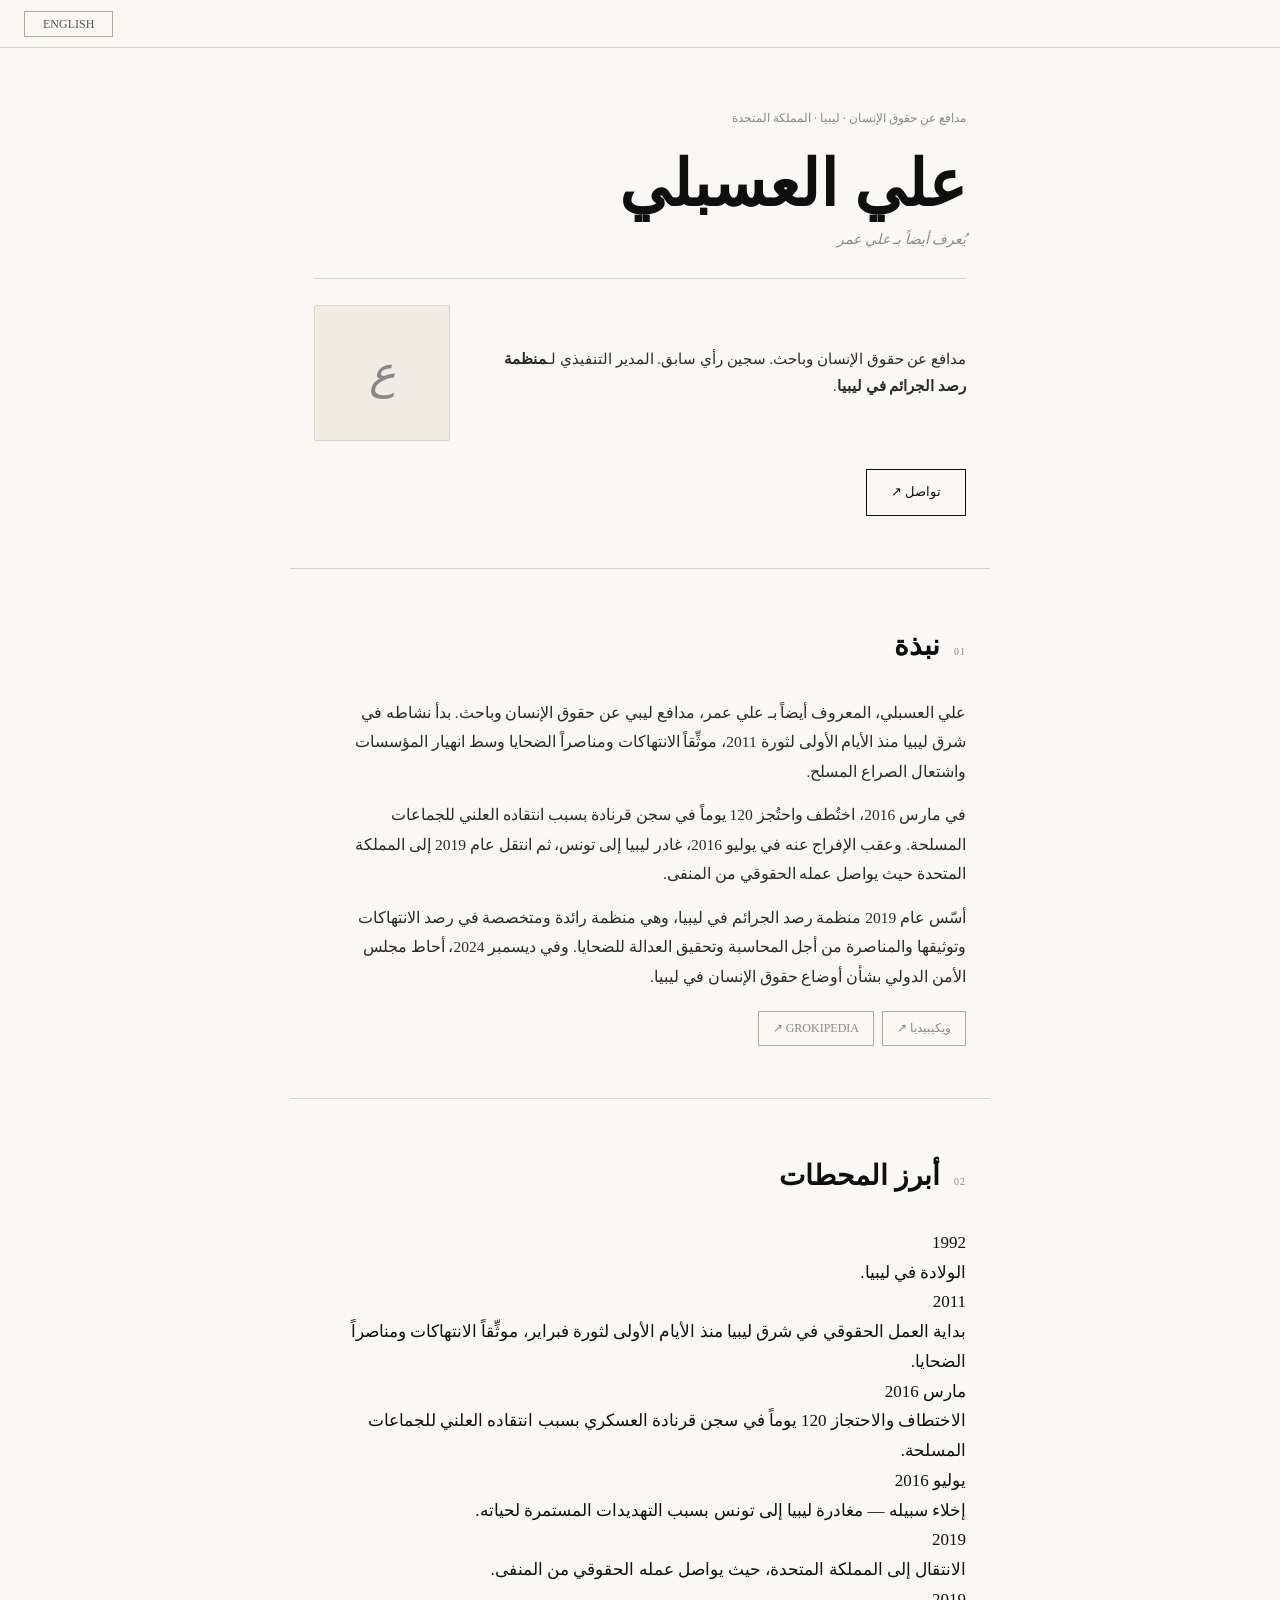
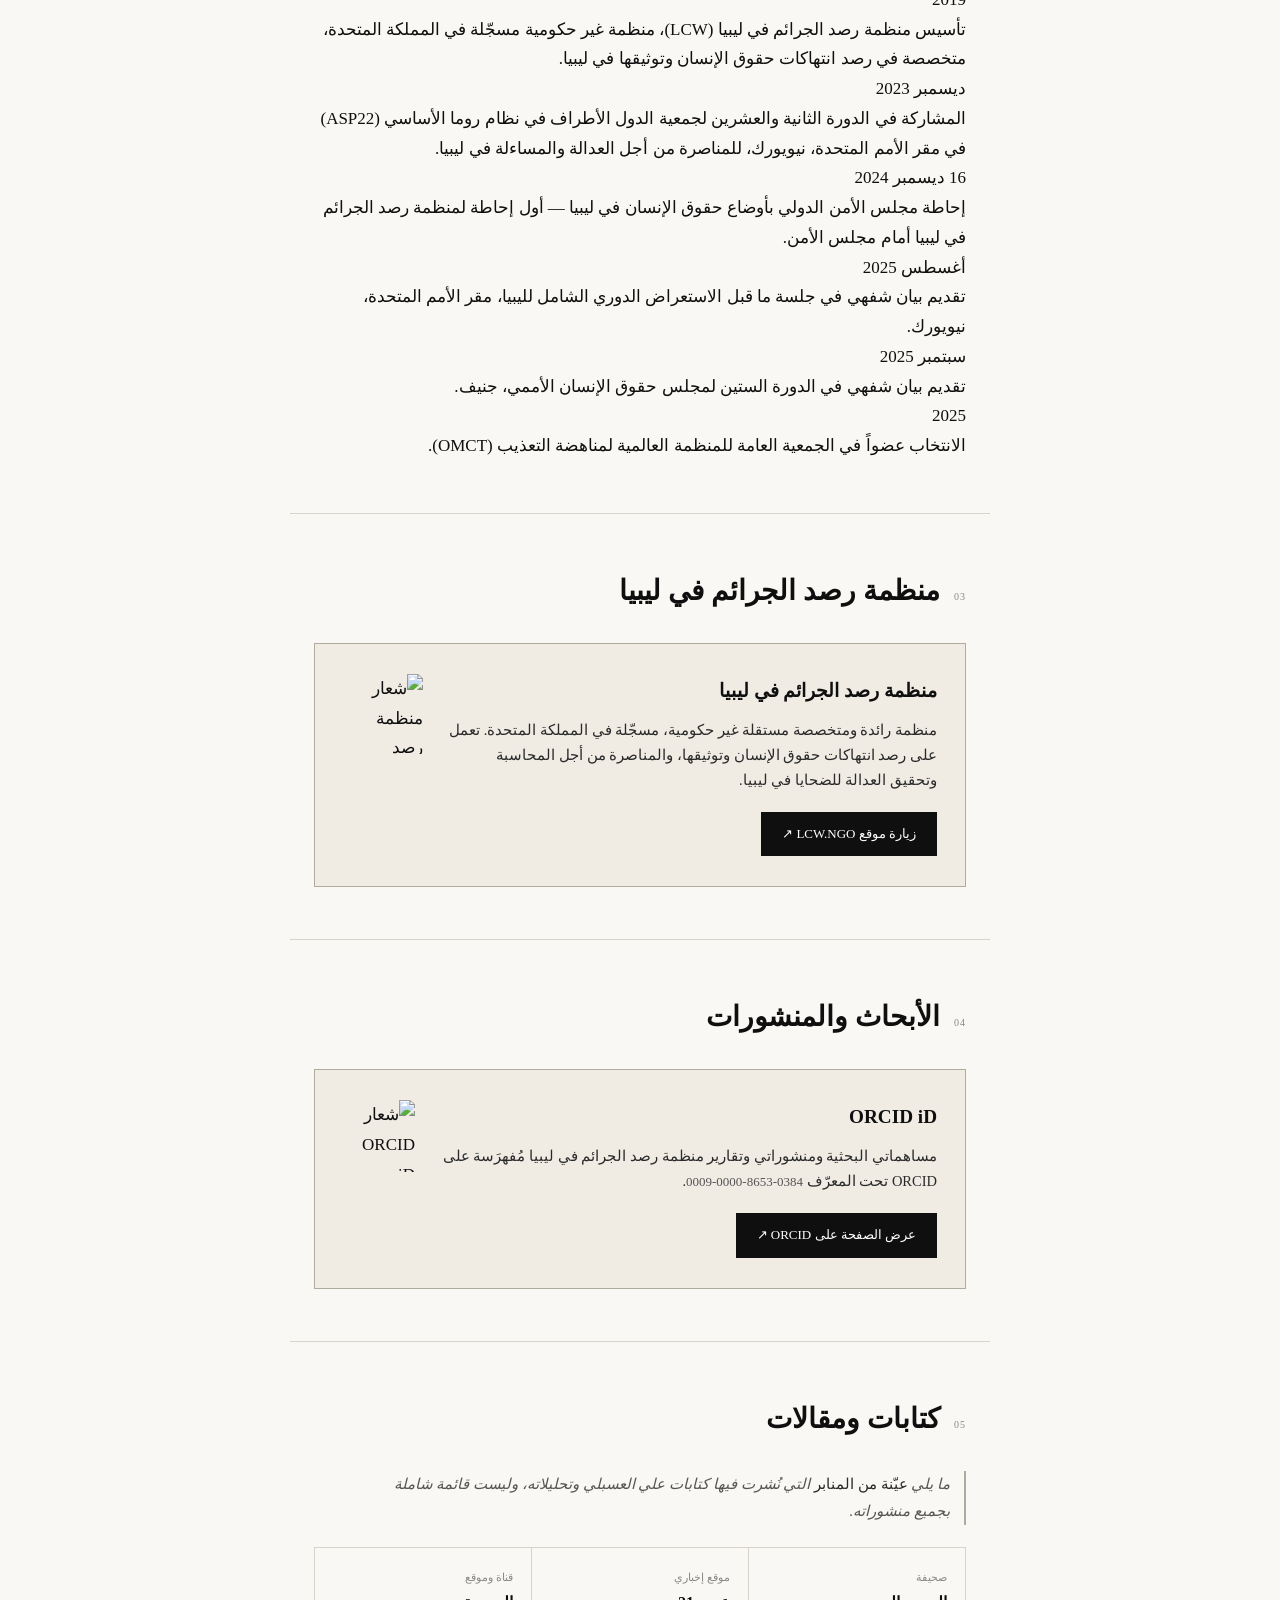
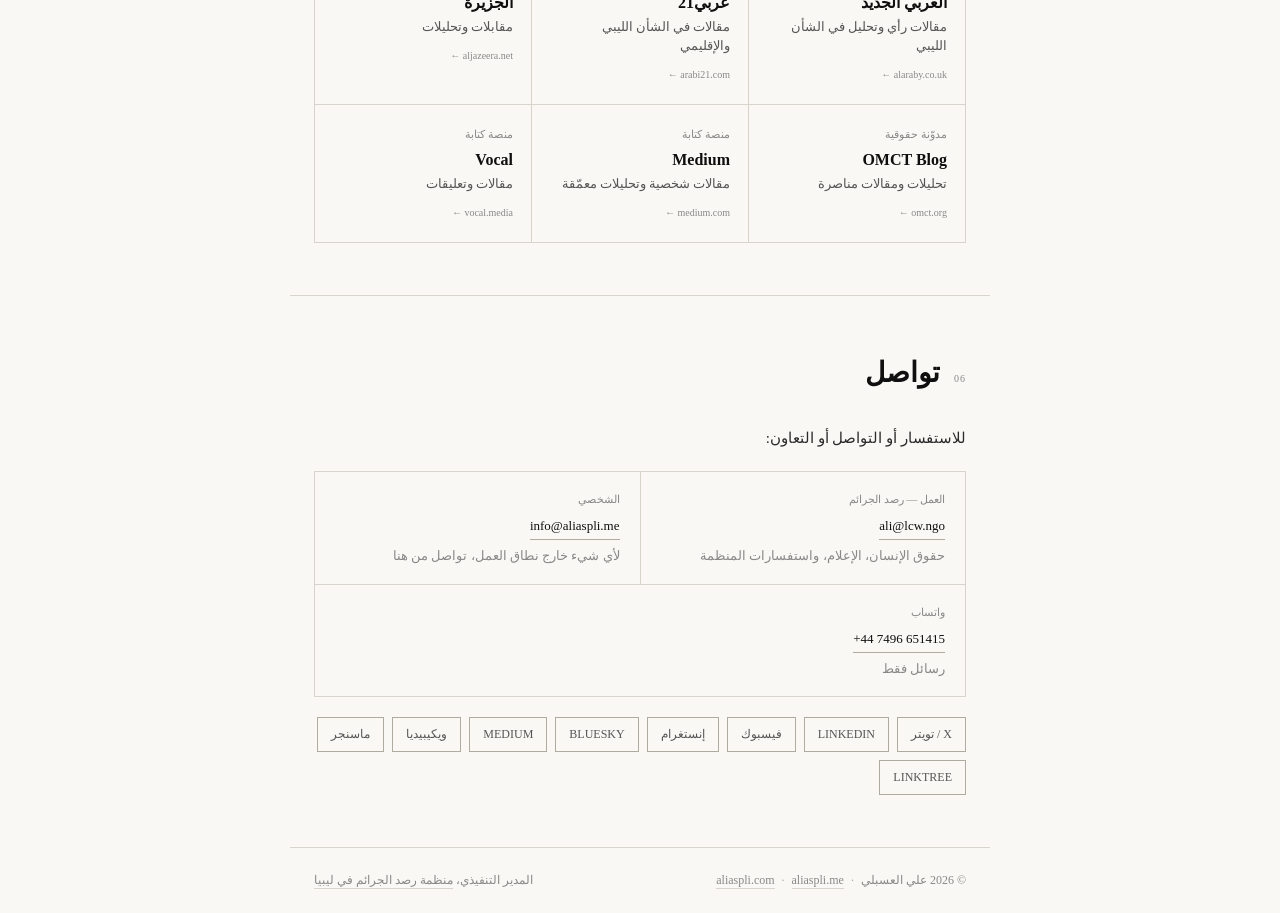
==== commit 8b3fbb72: "Update index.html" ====
--- a/ar/index.html
+++ b/ar/index.html
@@ -246,15 +246,83 @@
 
 <hr class="rule">
 
-<!-- 02 منظمة رصد الجرائم -->
+<!-- 02 التايملاين -->
+<section class="section" id="timeline" aria-labelledby="timeline-title">
+  <div class="sec-head">
+    <span class="sec-n" aria-hidden="true">02</span>
+    <h2 class="sec-title" id="timeline-title">أبرز المحطات</h2>
+  </div>
+  <div class="timeline">
+
+    <div class="tl-item">
+      <span class="tl-date">1992</span>
+      <p class="tl-text">الولادة في ليبيا.</p>
+    </div>
+
+    <div class="tl-item">
+      <span class="tl-date">2011</span>
+      <p class="tl-text">بداية العمل الحقوقي في شرق ليبيا منذ الأيام الأولى لثورة فبراير، موثِّقاً الانتهاكات ومناصراً الضحايا.</p>
+    </div>
+
+    <div class="tl-item">
+      <span class="tl-date">مارس 2016</span>
+      <p class="tl-text">الاختطاف والاحتجاز 120 يوماً في سجن قرنادة العسكري بسبب انتقاده العلني للجماعات المسلحة.</p>
+    </div>
+
+    <div class="tl-item">
+      <span class="tl-date">يوليو 2016</span>
+      <p class="tl-text">إخلاء سبيله — مغادرة ليبيا إلى تونس بسبب التهديدات المستمرة لحياته.</p>
+    </div>
+
+    <div class="tl-item">
+      <span class="tl-date">2019</span>
+      <p class="tl-text">الانتقال إلى المملكة المتحدة، حيث يواصل عمله الحقوقي من المنفى.</p>
+    </div>
+
+    <div class="tl-item tl-sub">
+      <span class="tl-date">2019</span>
+      <p class="tl-text">تأسيس منظمة رصد الجرائم في ليبيا (LCW)، منظمة غير حكومية مسجّلة في المملكة المتحدة، متخصصة في رصد انتهاكات حقوق الإنسان وتوثيقها في ليبيا.</p>
+    </div>
+
+    <div class="tl-item">
+      <span class="tl-date">ديسمبر 2023</span>
+      <p class="tl-text">المشاركة في الدورة الثانية والعشرين لجمعية الدول الأطراف في نظام روما الأساسي (ASP22) في مقر الأمم المتحدة، نيويورك، للمناصرة من أجل العدالة والمساءلة في ليبيا.</p>
+    </div>
+
+    <div class="tl-item">
+      <span class="tl-date">16 ديسمبر 2024</span>
+      <p class="tl-text">إحاطة مجلس الأمن الدولي بأوضاع حقوق الإنسان في ليبيا — أول إحاطة لمنظمة رصد الجرائم في ليبيا أمام مجلس الأمن.</p>
+    </div>
+
+    <div class="tl-item">
+      <span class="tl-date">أغسطس 2025</span>
+      <p class="tl-text">تقديم بيان شفهي في جلسة ما قبل الاستعراض الدوري الشامل لليبيا، مقر الأمم المتحدة، نيويورك.</p>
+    </div>
+
+    <div class="tl-item">
+      <span class="tl-date">سبتمبر 2025</span>
+      <p class="tl-text">تقديم بيان شفهي في الدورة الستين لمجلس حقوق الإنسان الأممي، جنيف.</p>
+    </div>
+
+    <div class="tl-item">
+      <span class="tl-date">2025</span>
+      <p class="tl-text">الانتخاب عضواً في الجمعية العامة للمنظمة العالمية لمناهضة التعذيب (OMCT).</p>
+    </div>
+
+  </div>
+</section>
+
+<hr class="rule">
+
+<!-- 03 منظمة رصد الجرائم -->
 <section class="section" id="lcw" aria-labelledby="lcw-title">
   <div class="sec-head">
-    <span class="sec-n" aria-hidden="true">02</span>
+    <span class="sec-n" aria-hidden="true">03</span>
     <h2 class="sec-title" id="lcw-title">منظمة رصد الجرائم في ليبيا</h2>
   </div>
   <div class="lcw-block">
     <div class="lcw-logo lcw-logo--wiki">
-      <img src="https://upload.wikimedia.org/wikipedia/commons/thumb/2/2e/%D8%B4%D8%B9%D8%A7%D8%B1_%D9%85%D9%86%D8%B8%D9%85%D8%A9_%D8%B1%D8%B5%D8%AF_%D8%A7%D9%84%D8%AC%D8%B1%D8%A7%D8%A6%D9%85_%D9%81%D9%8A_%D9%84%D9%8A%D8%A8%D9%8A%D8%A7.png/320px-%D8%B4%D8%B9%D8%A7%D8%B1_%D9%85%D9%86%D8%B8%D9%85%D8%A9_%D8%B1%D8%B5%D8%AF_%D8%A7%D9%84%D8%AC%D8%B1%D8%A7%D8%A6%D9%85_%D9%81%D9%8A_%D9%84%D9%8A%D8%A8%D9%8A%D8%A7.png"
+      <img src="https://commons.wikimedia.org/wiki/Special:FilePath/Libya_Crimes_Watch_(LCW)_Logo_%D8%B4%D8%B9%D8%A7%D8%B1_%D9%85%D9%86%D8%B8%D9%85%D8%A9_%D8%B1%D8%B5%D8%AF_%D8%A7%D9%84%D8%AC%D8%B1%D8%A7%D8%A6%D9%85_%D9%81%D9%8A_%D9%84%D9%8A%D8%A8%D9%8A%D8%A7.png"
            alt="شعار منظمة رصد الجرائم في ليبيا"
            width="80" height="80" loading="lazy">
     </div>
@@ -271,7 +339,7 @@
 <!-- 03 الأبحاث والمنشورات -->
 <section class="section" id="research" aria-labelledby="research-title">
   <div class="sec-head">
-    <span class="sec-n" aria-hidden="true">03</span>
+    <span class="sec-n" aria-hidden="true">04</span>
     <h2 class="sec-title" id="research-title">الأبحاث والمنشورات</h2>
   </div>
   <div class="lcw-block">
@@ -293,7 +361,7 @@
 <!-- 04 الكتابات والمنشورات -->
 <section class="section" id="writing" aria-labelledby="writing-title">
   <div class="sec-head">
-    <span class="sec-n" aria-hidden="true">04</span>
+    <span class="sec-n" aria-hidden="true">05</span>
     <h2 class="sec-title" id="writing-title">كتابات ومقالات</h2>
   </div>
   <p class="writing-intro">
@@ -344,7 +412,7 @@
 <!-- 05 تواصل -->
 <section class="section" id="contact" aria-labelledby="contact-title">
   <div class="sec-head">
-    <span class="sec-n" aria-hidden="true">05</span>
+    <span class="sec-n" aria-hidden="true">06</span>
     <h2 class="sec-title" id="contact-title">تواصل</h2>
   </div>
   <p class="contact-desc">للاستفسار أو التواصل أو التعاون:</p>
@@ -426,5 +494,29 @@
   });
 }());
 </script>
+<!-- Timeline scroll animation -->
+<script>
+(function () {
+  var items = document.querySelectorAll('.tl-item');
+  if (!items.length) return;
+
+  if ('IntersectionObserver' in window) {
+    var obs = new IntersectionObserver(function (entries) {
+      entries.forEach(function (e) {
+        if (e.isIntersecting) {
+          e.target.classList.add('tl-visible');
+          obs.unobserve(e.target);
+        }
+      });
+    }, { threshold: 0.15 });
+    items.forEach(function (el, i) {
+      el.style.transitionDelay = (i * 0.08) + 's';
+      obs.observe(el);
+    });
+  } else {
+    items.forEach(function (el) { el.classList.add('tl-visible'); });
+  }
+}());
+</script>
 </body>
 </html>
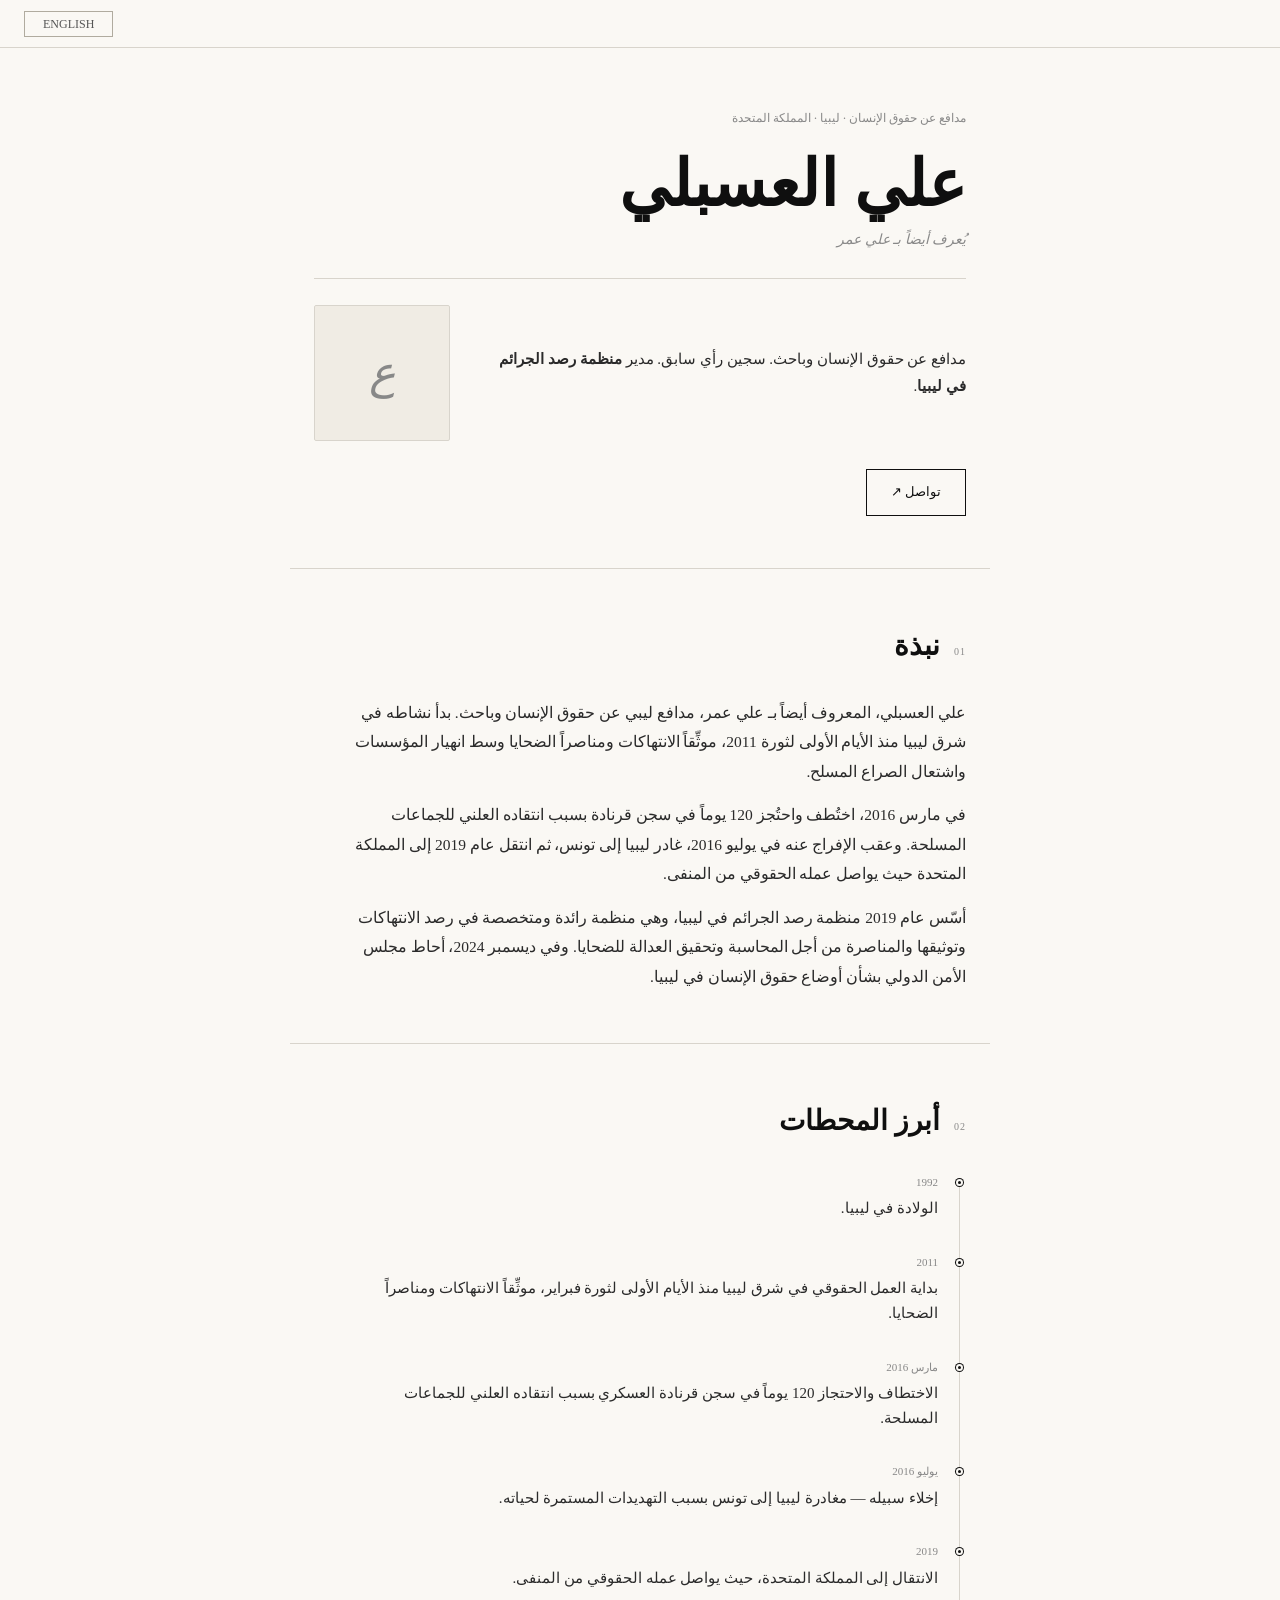
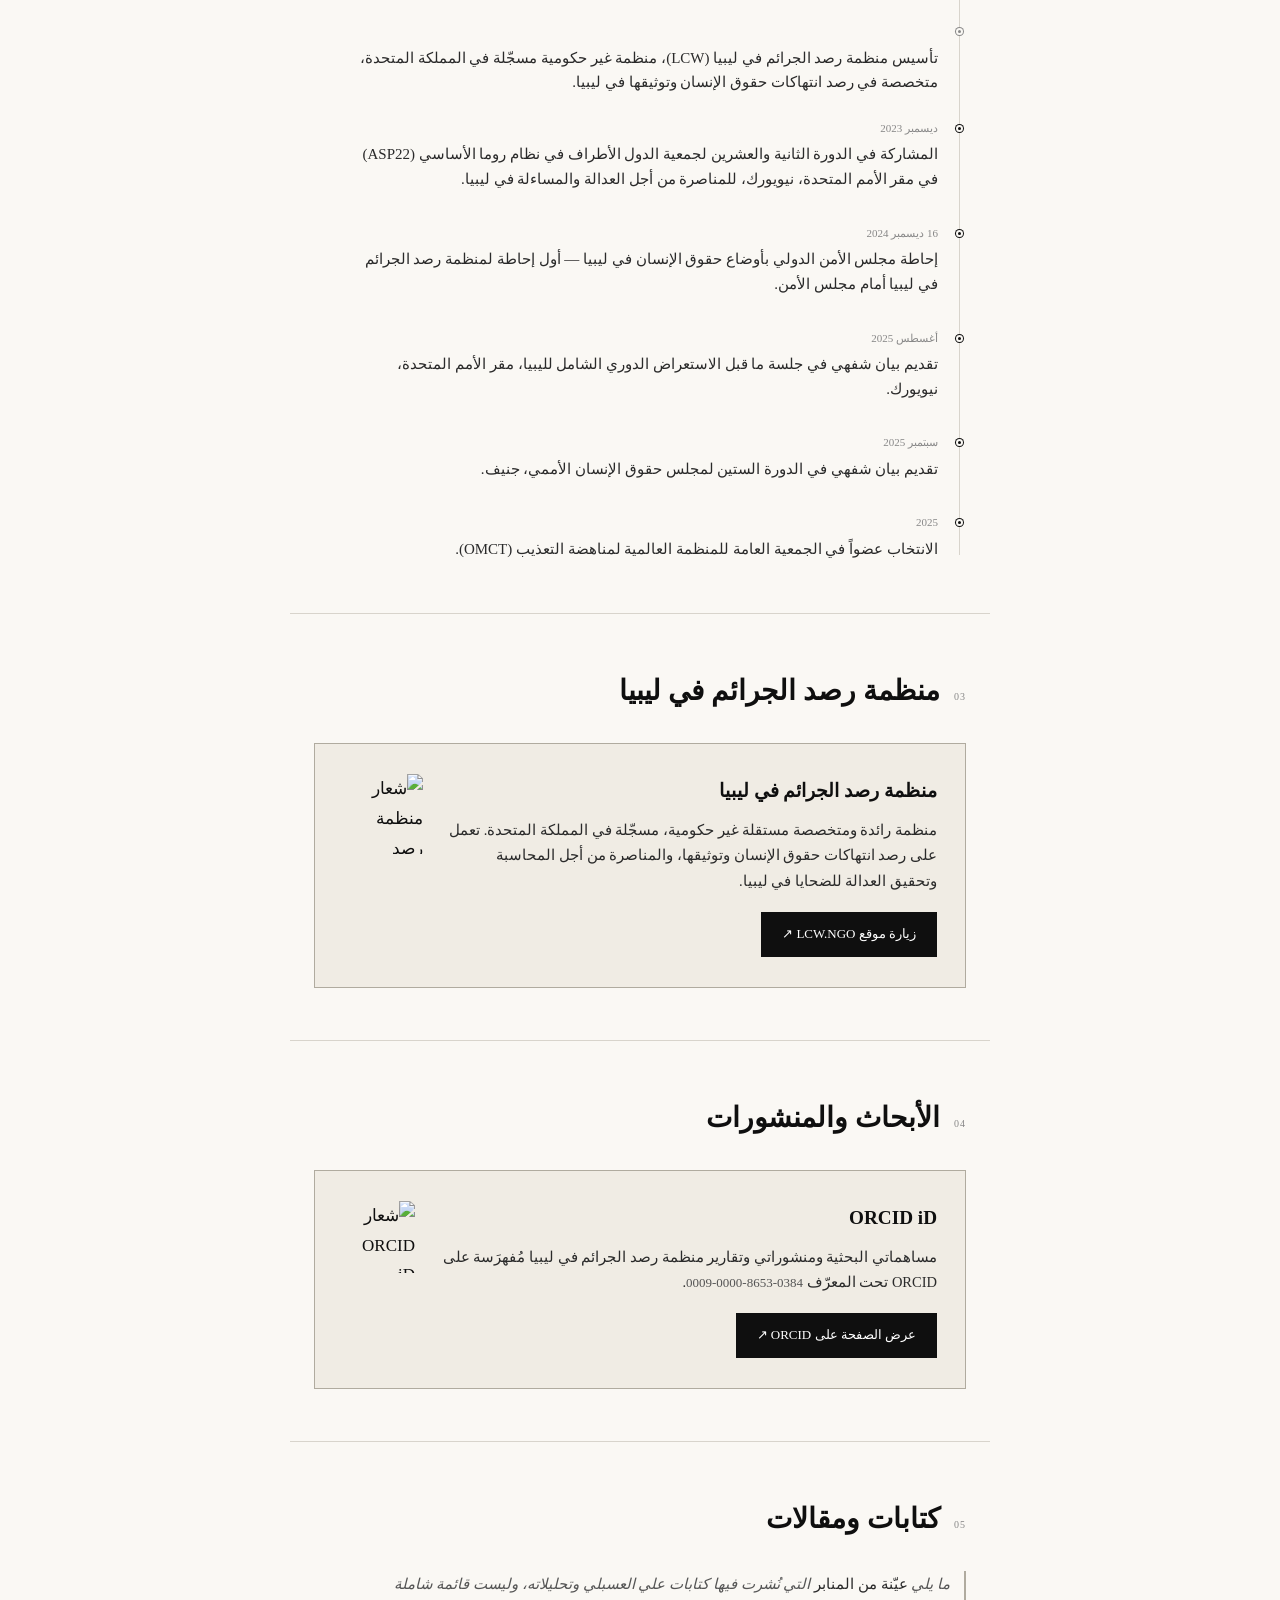
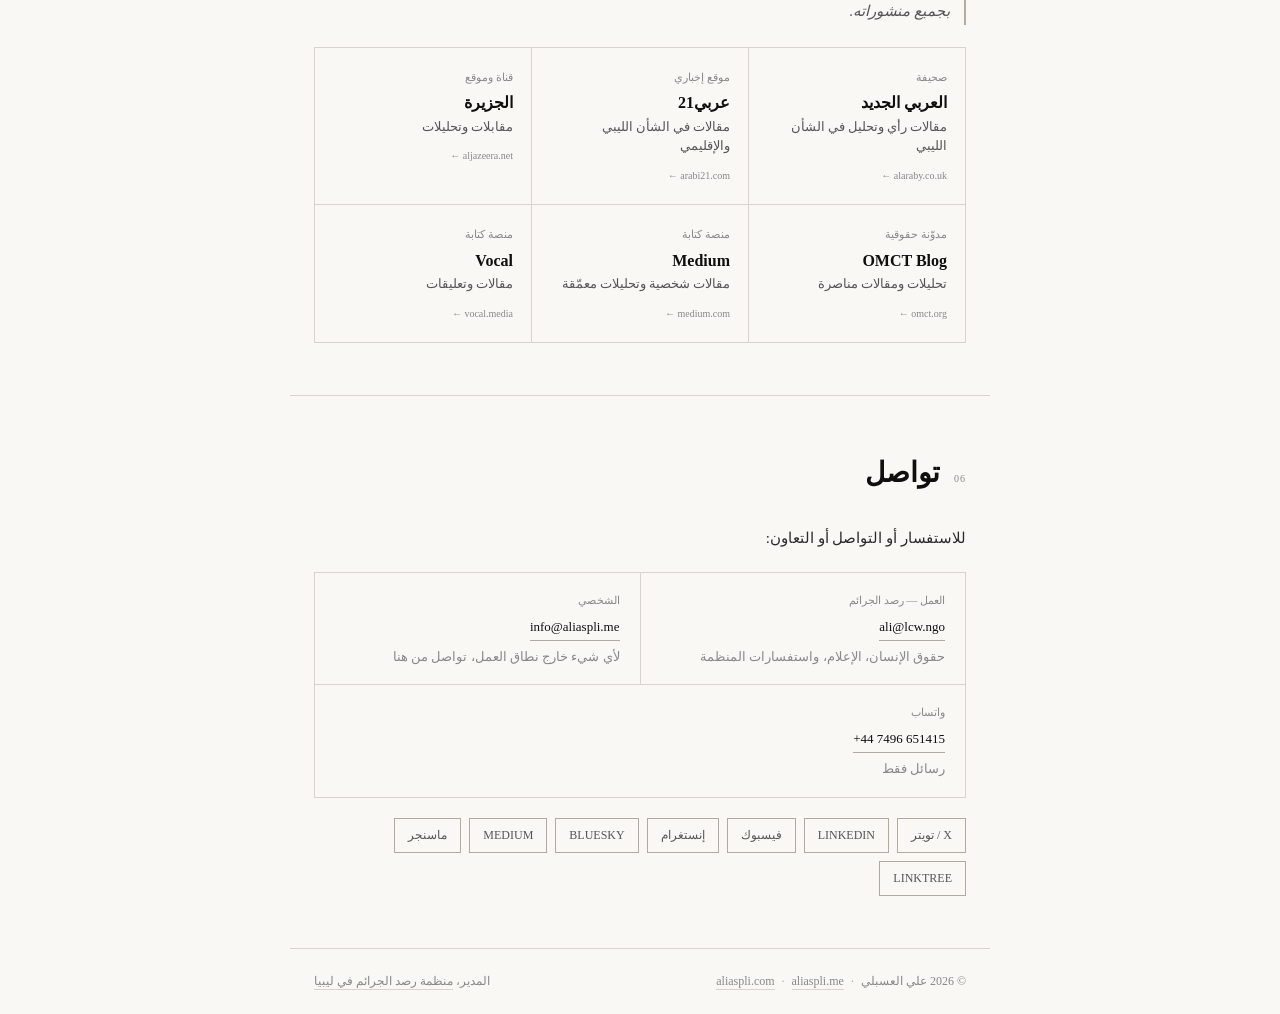
==== commit 57e36a1c: "Update Arabic role title and remove Wikipedia links" ====
--- a/ar/index.html
+++ b/ar/index.html
@@ -3,59 +3,34 @@
 <head>
 <meta charset="UTF-8">
 <meta name="viewport" content="width=device-width, initial-scale=1.0">
-
-<!-- ═══════════════════════════════════════════════
-     TITLE — max ~60 chars for clean SERP display
-     ═══════════════════════════════════════════════ -->
 <title>علي العسبلي | مدافع عن حقوق الإنسان ومدير منظمة رصد الجرائم</title>
-
-<!-- ═══════════════════════════════════════════════
-     META DESCRIPTION — max ~155 chars
-     ═══════════════════════════════════════════════ -->
-<meta name="description" content="علي العسبلي (علي عمر) مدافع ليبي عن حقوق الإنسان والمدير التنفيذي لمنظمة رصد الجرائم في ليبيا. سجين رأي سابق. مقيم في المملكة المتحدة.">
-
+<meta name="description" content="علي العسبلي (علي عمر) مدافع ليبي عن حقوق الإنسان ومدير منظمة رصد الجرائم في ليبيا. سجين رأي سابق. مقيم في المملكة المتحدة.">
 <meta name="author" content="علي العسبلي">
 <meta name="robots" content="index, follow, max-snippet:-1, max-image-preview:large, max-video-preview:-1">
-
-<!-- ═══════════════════════════════════════════════
-     CANONICAL + HREFLANG
-     ═══════════════════════════════════════════════ -->
-<link rel="canonical"  href="https://aliaspli.com/ar/">
-<link rel="alternate"  hreflang="x-default" href="https://aliaspli.com/">
-<link rel="alternate"  hreflang="en"         href="https://aliaspli.com/">
-<link rel="alternate"  hreflang="ar"         href="https://aliaspli.com/ar/">
-
-<!-- ═══════════════════════════════════════════════
-     OPEN GRAPH
-     ═══════════════════════════════════════════════ -->
-<meta property="og:type"             content="website">
-<meta property="og:url"              content="https://aliaspli.com/ar/">
-<meta property="og:site_name"        content="علي العسبلي">
-<meta property="og:locale"           content="ar_LY">
+<link rel="canonical" href="https://aliaspli.com/ar/">
+<link rel="alternate" hreflang="x-default" href="https://aliaspli.com/">
+<link rel="alternate" hreflang="en" href="https://aliaspli.com/">
+<link rel="alternate" hreflang="ar" href="https://aliaspli.com/ar/">
+<meta property="og:type" content="website">
+<meta property="og:url" content="https://aliaspli.com/ar/">
+<meta property="og:site_name" content="علي العسبلي">
+<meta property="og:locale" content="ar_LY">
 <meta property="og:locale:alternate" content="en_GB">
-<meta property="og:title"            content="علي العسبلي (علي عمر) | مدافع عن حقوق الإنسان — منظمة رصد الجرائم في ليبيا">
-<meta property="og:description"      content="مدافع ليبي عن حقوق الإنسان وباحث، وسجين رأي سابق. المدير التنفيذي لمنظمة رصد الجرائم في ليبيا. يُعرف أيضاً بـ علي عمر.">
-<meta property="og:image"            content="https://aliaspli.com/AliAlaspli.png">
+<meta property="og:title" content="علي العسبلي (علي عمر) | مدافع عن حقوق الإنسان — منظمة رصد الجرائم في ليبيا">
+<meta property="og:description" content="مدافع ليبي عن حقوق الإنسان وباحث، وسجين رأي سابق. مدير منظمة رصد الجرائم في ليبيا. يُعرف أيضاً بـ علي عمر.">
+<meta property="og:image" content="https://aliaspli.com/AliAlaspli.png">
 <meta property="og:image:secure_url" content="https://aliaspli.com/AliAlaspli.png">
-<meta property="og:image:type"       content="image/png">
-<meta property="og:image:width"      content="1200">
-<meta property="og:image:height"     content="630">
-<meta property="og:image:alt"        content="علي العسبلي — مدافع ليبي عن حقوق الإنسان ومدير منظمة رصد الجرائم في ليبيا">
-
-<!-- ═══════════════════════════════════════════════
-     TWITTER / X CARD
-     ═══════════════════════════════════════════════ -->
-<meta name="twitter:card"        content="summary_large_image">
-<meta name="twitter:site"        content="@aliaspli">
-<meta name="twitter:creator"     content="@aliaspli">
-<meta name="twitter:title"       content="علي العسبلي (علي عمر) | مدافع عن حقوق الإنسان — منظمة رصد الجرائم في ليبيا">
-<meta name="twitter:description" content="مدافع ليبي عن حقوق الإنسان وباحث، وسجين رأي سابق. المدير التنفيذي لمنظمة رصد الجرائم في ليبيا.">
-<meta name="twitter:image"       content="https://aliaspli.com/AliAlaspli.png">
-<meta name="twitter:image:alt"   content="علي العسبلي — مدافع ليبي عن حقوق الإنسان">
-
-<!-- ═══════════════════════════════════════════════
-     STRUCTURED DATA — JSON-LD
-     ═══════════════════════════════════════════════ -->
+<meta property="og:image:type" content="image/png">
+<meta property="og:image:width" content="1200">
+<meta property="og:image:height" content="630">
+<meta property="og:image:alt" content="علي العسبلي — مدافع ليبي عن حقوق الإنسان ومدير منظمة رصد الجرائم في ليبيا">
+<meta name="twitter:card" content="summary_large_image">
+<meta name="twitter:site" content="@aliaspli">
+<meta name="twitter:creator" content="@aliaspli">
+<meta name="twitter:title" content="علي العسبلي (علي عمر) | مدافع عن حقوق الإنسان — منظمة رصد الجرائم في ليبيا">
+<meta name="twitter:description" content="مدافع ليبي عن حقوق الإنسان وباحث، وسجين رأي سابق. مدير منظمة رصد الجرائم في ليبيا.">
+<meta name="twitter:image" content="https://aliaspli.com/AliAlaspli.png">
+<meta name="twitter:image:alt" content="علي العسبلي — مدافع ليبي عن حقوق الإنسان">
 <script type="application/ld+json">
 {
   "@context": "https://schema.org",
@@ -65,14 +40,11 @@
       "@id": "https://aliaspli.com/ar/#website",
       "url": "https://aliaspli.com/ar/",
       "name": "علي العسبلي",
-      "description": "الموقع الشخصي لعلي العسبلي، المدافع الليبي عن حقوق الإنسان والمدير التنفيذي لمنظمة رصد الجرائم في ليبيا.",
+      "description": "الموقع الشخصي لعلي العسبلي، المدافع الليبي عن حقوق الإنسان ومدير منظمة رصد الجرائم في ليبيا.",
       "inLanguage": "ar",
       "potentialAction": {
         "@type": "SearchAction",
-        "target": {
-          "@type": "EntryPoint",
-          "urlTemplate": "https://aliaspli.com/?s={search_term_string}"
-        },
+        "target": {"@type": "EntryPoint", "urlTemplate": "https://aliaspli.com/?s={search_term_string}"},
         "query-input": "required name=search_term_string"
       }
     },
@@ -81,50 +53,29 @@
       "@id": "https://aliaspli.com/ar/#profilepage",
       "url": "https://aliaspli.com/ar/",
       "name": "علي العسبلي — مدافع عن حقوق الإنسان",
-      "description": "الصفحة الشخصية لعلي العسبلي، المدافع الليبي عن حقوق الإنسان والباحث والمدير التنفيذي لمنظمة رصد الجرائم في ليبيا.",
-      "isPartOf": { "@id": "https://aliaspli.com/ar/#website" },
-      "about": { "@id": "https://aliaspli.com/#person" },
-      "primaryImageOfPage": { "@id": "https://aliaspli.com/#primaryimage" },
+      "description": "الصفحة الشخصية لعلي العسبلي، المدافع الليبي عن حقوق الإنسان والباحث ومدير منظمة رصد الجرائم في ليبيا.",
+      "isPartOf": {"@id": "https://aliaspli.com/ar/#website"},
+      "about": {"@id": "https://aliaspli.com/#person"},
+      "primaryImageOfPage": {"@id": "https://aliaspli.com/#primaryimage"},
       "inLanguage": "ar",
-      "breadcrumb": {
-        "@type": "BreadcrumbList",
-        "itemListElement": [
-          { "@type": "ListItem", "position": 1, "name": "الرئيسية", "item": "https://aliaspli.com/ar/" }
-        ]
-      }
+      "breadcrumb": {"@type": "BreadcrumbList", "itemListElement": [{"@type": "ListItem", "position": 1, "name": "الرئيسية", "item": "https://aliaspli.com/ar/"}]}
     },
     {
       "@type": "Person",
       "@id": "https://aliaspli.com/#person",
       "name": "علي العسبلي",
-      "alternateName": [
-        "علي عمر","Ali Alaspli","Ali Omar","Ali Omar Alaspli",
-        "Ali Al-Asbali","Ali Al Asbali","Ali Alasbali","Ali Al Aspli",
-        "Ali Al-Aspli","Ali Alasabli","Ali Alasabali","Ali Al-Sabli","Ali Alsabali"
-      ],
+      "alternateName": ["علي عمر","Ali Alaspli","Ali Omar","Ali Omar Alaspli","Ali Al-Asbali","Ali Al Asbali","Ali Alasbali","Ali Al Aspli","Ali Al-Aspli","Ali Alasabli","Ali Alasabali","Ali Al-Sabli","Ali Alsabali"],
       "givenName": "علي",
       "familyName": "العسبلي",
       "gender": "https://schema.org/Male",
-      "nationality": {
-        "@type": "Country",
-        "name": "Libya",
-        "sameAs": "https://www.wikidata.org/wiki/Q1016"
-      },
-      "birthPlace": {
-        "@type": "Place",
-        "name": "Libya",
-        "sameAs": "https://www.wikidata.org/wiki/Q1016"
-      },
-      "homeLocation": {
-        "@type": "Place",
-        "name": "United Kingdom",
-        "sameAs": "https://www.wikidata.org/wiki/Q145"
-      },
+      "nationality": {"@type": "Country", "name": "Libya", "sameAs": "https://www.wikidata.org/wiki/Q1016"},
+      "birthPlace": {"@type": "Place", "name": "Libya", "sameAs": "https://www.wikidata.org/wiki/Q1016"},
+      "homeLocation": {"@type": "Place", "name": "United Kingdom", "sameAs": "https://www.wikidata.org/wiki/Q145"},
       "url": "https://aliaspli.com/ar/",
-      "mainEntityOfPage": { "@id": "https://aliaspli.com/ar/#profilepage" },
-      "image": { "@id": "https://aliaspli.com/#primaryimage" },
-      "description": "علي عمر، المعروف بـ علي العسبلي، مدافع ليبي عن حقوق الإنسان وباحث وكاتب، وسجين رأي سابق. يشغل منصب المدير التنفيذي لمنظمة رصد الجرائم في ليبيا، وهي منظمة غير حكومية مسجّلة في المملكة المتحدة، تعمل على توثيق انتهاكات حقوق الإنسان في ليبيا والمناصرة من أجل المحاسبة والعدالة للضحايا.",
-      "jobTitle": "المدير التنفيذي",
+      "mainEntityOfPage": {"@id": "https://aliaspli.com/ar/#profilepage"},
+      "image": {"@id": "https://aliaspli.com/#primaryimage"},
+      "description": "علي عمر، المعروف بـ علي العسبلي، مدافع ليبي عن حقوق الإنسان وباحث وكاتب، وسجين رأي سابق. يشغل منصب مدير منظمة رصد الجرائم في ليبيا، وهي منظمة غير حكومية مسجّلة في المملكة المتحدة، تعمل على توثيق انتهاكات حقوق الإنسان في ليبيا والمناصرة من أجل المحاسبة والعدالة للضحايا.",
+      "jobTitle": "المدير",
       "worksFor": {
         "@type": ["Organization", "NGO"],
         "@id": "https://lcw.ngo/#organization",
@@ -132,391 +83,121 @@
         "alternateName": ["Libya Crimes Watch", "LCW"],
         "url": "https://lcw.ngo",
         "foundingDate": "2019",
-        "address": {
-          "@type": "PostalAddress",
-          "streetAddress": "124 City Road",
-          "addressLocality": "London",
-          "addressRegion": "England",
-          "postalCode": "EC1V 2NX",
-          "addressCountry": "GB"
-        },
-        "sameAs": [
-          "https://en.wikipedia.org/wiki/Libya_Crimes_Watch",
-          "https://www.wikidata.org/wiki/Q124707107"
-        ]
+        "address": {"@type": "PostalAddress", "streetAddress": "124 City Road", "addressLocality": "London", "addressRegion": "England", "postalCode": "EC1V 2NX", "addressCountry": "GB"},
+        "sameAs": ["https://www.wikidata.org/wiki/Q124707107"]
       },
-      "memberOf": {
-        "@type": "Organization",
-        "name": "المنظمة العالمية لمناهضة التعذيب",
-        "alternateName": "OMCT",
-        "url": "https://omct.org"
-      },
+      "memberOf": {"@type": "Organization", "name": "المنظمة العالمية لمناهضة التعذيب", "alternateName": "OMCT", "url": "https://omct.org"},
       "award": "جائزة ICTJ للكتابة الخارجية، المركز الدولي للعدالة الانتقالية، 2024",
-      "knowsAbout": [
-        "حقوق الإنسان","ليبيا","توثيق جرائم الحرب","الاختفاء القسري",
-        "المناصرة الدولية","آليات الأمم المتحدة لحقوق الإنسان",
-        "حرية التعبير","العدالة الانتقالية"
-      ],
-      "knowsLanguage": [
-        { "@type": "Language", "name": "Arabic",  "alternateName": "ar" },
-        { "@type": "Language", "name": "English", "alternateName": "en" }
-      ],
+      "knowsAbout": ["حقوق الإنسان","ليبيا","توثيق جرائم الحرب","الاختفاء القسري","المناصرة الدولية","آليات الأمم المتحدة لحقوق الإنسان","حرية التعبير","العدالة الانتقالية"],
+      "knowsLanguage": [{"@type": "Language", "name": "Arabic", "alternateName": "ar"},{"@type": "Language", "name": "English", "alternateName": "en"}],
       "email": "ali@lcw.ngo",
       "telephone": "+447496651415",
-      "sameAs": [
-        "https://aliaspli.com/",
-        "https://aliaspli.com/ar/",
-        "https://aliaspli.me/",
-        "https://en.wikipedia.org/wiki/Ali_Alaspli",
-        "https://www.wikidata.org/wiki/Q136680124",
-        "https://grokipedia.com/page/Ali_Alaspli",
-        "https://orcid.org/0009-0000-8653-0384",
-        "https://x.com/aliaspli",
-        "https://www.linkedin.com/in/aliaspli",
-        "https://www.instagram.com/aliaspli",
-        "https://www.facebook.com/aliaspli",
-        "https://bsky.app/profile/aliaspli.com",
-        "https://linktr.ee/aliaspli",
-        "https://medium.com/@aliaspli"
-      ]
+      "sameAs": ["https://aliaspli.com/","https://aliaspli.com/ar/","https://aliaspli.me/","https://www.wikidata.org/wiki/Q136680124","https://orcid.org/0009-0000-8653-0384","https://x.com/aliaspli","https://www.linkedin.com/in/aliaspli","https://www.instagram.com/aliaspli","https://www.facebook.com/aliaspli","https://bsky.app/profile/aliaspli.com","https://linktr.ee/aliaspli","https://medium.com/@aliaspli"]
     }
   ]
 }
 </script>
-
 <link rel="preconnect" href="https://fonts.googleapis.com">
 <link rel="preconnect" href="https://fonts.gstatic.com" crossorigin>
 <link href="https://fonts.googleapis.com/css2?family=Noto+Serif+Arabic:wght@300;400;500;600;700&display=swap" rel="stylesheet">
-
 <link rel="stylesheet" href="/style.css">
-
-<style>
-  :root {
-    --font-display: 'Noto Serif Arabic', serif;
-    --font-body:    'Noto Serif Arabic', serif;
-    --font-mono:    'Noto Serif Arabic', serif;
-  }
-</style>
+<style>:root{--font-display:'Noto Serif Arabic',serif;--font-body:'Noto Serif Arabic',serif;--font-mono:'Noto Serif Arabic',serif}</style>
 </head>
 <body>
-
-<nav class="topbar" aria-label="اللغة">
-  <a href="https://aliaspli.com/" class="lang-btn" hreflang="en" lang="en">English</a>
-</nav>
-
-<!-- HERO -->
+<nav class="topbar" aria-label="اللغة"><a href="https://aliaspli.com/" class="lang-btn" hreflang="en" lang="en">English</a></nav>
 <header class="section hero" id="top">
   <p class="hero-eyebrow">مدافع عن حقوق الإنسان · ليبيا · المملكة المتحدة</p>
   <h1 class="hero-name">علي العسبلي</h1>
   <p class="hero-aka">يُعرف أيضاً بـ علي عمر</p>
   <hr class="hero-divider">
   <div class="hero-grid">
-    <div class="hero-photo">
-      <img src="https://aliaspli.com/AliAlaspli.png"
-           alt="علي العسبلي (علي عمر) — مدافع ليبي عن حقوق الإنسان ومدير منظمة رصد الجرائم في ليبيا"
-           width="136" height="136"
-           loading="eager" fetchpriority="high"
-           onerror="this.style.display='none';this.parentNode.innerHTML='<span class=\'photo-init\'>ع</span>'">
-    </div>
-    <p class="hero-tagline">
-      مدافع عن حقوق الإنسان وباحث. سجين رأي سابق. المدير التنفيذي لـ<strong>منظمة رصد الجرائم في ليبيا</strong>.
-    </p>
+    <div class="hero-photo"><img src="https://aliaspli.com/AliAlaspli.png" alt="علي العسبلي (علي عمر) — مدافع ليبي عن حقوق الإنسان ومدير منظمة رصد الجرائم في ليبيا" width="136" height="136" loading="eager" fetchpriority="high" onerror="this.style.display='none';this.parentNode.innerHTML='<span class=\'photo-init\'>ع</span>'"></div>
+    <p class="hero-tagline">مدافع عن حقوق الإنسان وباحث. سجين رأي سابق. مدير <strong>منظمة رصد الجرائم في ليبيا</strong>.</p>
   </div>
   <a href="mailto:ali@lcw.ngo" class="hero-contact">تواصل ↗</a>
 </header>
-
-<hr class="rule">
-
-<!-- 01 نبذة -->
+<hr class="rule">
 <section class="section" id="about" aria-labelledby="about-title">
-  <div class="sec-head">
-    <span class="sec-n" aria-hidden="true">01</span>
-    <h2 class="sec-title" id="about-title">نبذة</h2>
-  </div>
+  <div class="sec-head"><span class="sec-n" aria-hidden="true">01</span><h2 class="sec-title" id="about-title">نبذة</h2></div>
   <div class="prose">
     <p>علي العسبلي، المعروف أيضاً بـ علي عمر، مدافع ليبي عن حقوق الإنسان وباحث. بدأ نشاطه في شرق ليبيا منذ الأيام الأولى لثورة 2011، موثِّقاً الانتهاكات ومناصراً الضحايا وسط انهيار المؤسسات واشتعال الصراع المسلح.</p>
     <p>في مارس 2016، اختُطف واحتُجز 120 يوماً في سجن قرنادة بسبب انتقاده العلني للجماعات المسلحة. وعقب الإفراج عنه في يوليو 2016، غادر ليبيا إلى تونس، ثم انتقل عام 2019 إلى المملكة المتحدة حيث يواصل عمله الحقوقي من المنفى.</p>
     <p>أسّس عام 2019 منظمة رصد الجرائم في ليبيا، وهي منظمة رائدة ومتخصصة في رصد الانتهاكات وتوثيقها والمناصرة من أجل المحاسبة وتحقيق العدالة للضحايا. وفي ديسمبر 2024، أحاط مجلس الأمن الدولي بشأن أوضاع حقوق الإنسان في ليبيا.</p>
   </div>
-  <div class="about-refs">
-    <a href="https://en.wikipedia.org/wiki/Ali_Alaspli" target="_blank" rel="noopener noreferrer me" class="about-ref-link">ويكيبيديا ↗</a>
-    <a href="https://grokipedia.com/page/Ali_Alaspli" target="_blank" rel="noopener noreferrer" class="about-ref-link">Grokipedia ↗</a>
-  </div>
-</section>
-
-<hr class="rule">
-
-<!-- 02 التايملاين -->
+</section>
+<hr class="rule">
 <section class="section" id="timeline" aria-labelledby="timeline-title">
-  <div class="sec-head">
-    <span class="sec-n" aria-hidden="true">02</span>
-    <h2 class="sec-title" id="timeline-title">أبرز المحطات</h2>
-  </div>
+  <div class="sec-head"><span class="sec-n" aria-hidden="true">02</span><h2 class="sec-title" id="timeline-title">أبرز المحطات</h2></div>
   <div class="timeline">
-
-    <div class="tl-item">
-      <span class="tl-date">1992</span>
-      <p class="tl-text">الولادة في ليبيا.</p>
-    </div>
-
-    <div class="tl-item">
-      <span class="tl-date">2011</span>
-      <p class="tl-text">بداية العمل الحقوقي في شرق ليبيا منذ الأيام الأولى لثورة فبراير، موثِّقاً الانتهاكات ومناصراً الضحايا.</p>
-    </div>
-
-    <div class="tl-item">
-      <span class="tl-date">مارس 2016</span>
-      <p class="tl-text">الاختطاف والاحتجاز 120 يوماً في سجن قرنادة العسكري بسبب انتقاده العلني للجماعات المسلحة.</p>
-    </div>
-
-    <div class="tl-item">
-      <span class="tl-date">يوليو 2016</span>
-      <p class="tl-text">إخلاء سبيله — مغادرة ليبيا إلى تونس بسبب التهديدات المستمرة لحياته.</p>
-    </div>
-
-    <div class="tl-item">
-      <span class="tl-date">2019</span>
-      <p class="tl-text">الانتقال إلى المملكة المتحدة، حيث يواصل عمله الحقوقي من المنفى.</p>
-    </div>
-
-    <div class="tl-item tl-sub">
-      <span class="tl-date">2019</span>
-      <p class="tl-text">تأسيس منظمة رصد الجرائم في ليبيا (LCW)، منظمة غير حكومية مسجّلة في المملكة المتحدة، متخصصة في رصد انتهاكات حقوق الإنسان وتوثيقها في ليبيا.</p>
-    </div>
-
-    <div class="tl-item">
-      <span class="tl-date">ديسمبر 2023</span>
-      <p class="tl-text">المشاركة في الدورة الثانية والعشرين لجمعية الدول الأطراف في نظام روما الأساسي (ASP22) في مقر الأمم المتحدة، نيويورك، للمناصرة من أجل العدالة والمساءلة في ليبيا.</p>
-    </div>
-
-    <div class="tl-item">
-      <span class="tl-date">16 ديسمبر 2024</span>
-      <p class="tl-text">إحاطة مجلس الأمن الدولي بأوضاع حقوق الإنسان في ليبيا — أول إحاطة لمنظمة رصد الجرائم في ليبيا أمام مجلس الأمن.</p>
-    </div>
-
-    <div class="tl-item">
-      <span class="tl-date">أغسطس 2025</span>
-      <p class="tl-text">تقديم بيان شفهي في جلسة ما قبل الاستعراض الدوري الشامل لليبيا، مقر الأمم المتحدة، نيويورك.</p>
-    </div>
-
-    <div class="tl-item">
-      <span class="tl-date">سبتمبر 2025</span>
-      <p class="tl-text">تقديم بيان شفهي في الدورة الستين لمجلس حقوق الإنسان الأممي، جنيف.</p>
-    </div>
-
-    <div class="tl-item">
-      <span class="tl-date">2025</span>
-      <p class="tl-text">الانتخاب عضواً في الجمعية العامة للمنظمة العالمية لمناهضة التعذيب (OMCT).</p>
-    </div>
-
-  </div>
-</section>
-
-<hr class="rule">
-
-<!-- 03 منظمة رصد الجرائم -->
+    <div class="tl-item"><span class="tl-date">1992</span><p class="tl-text">الولادة في ليبيا.</p></div>
+    <div class="tl-item"><span class="tl-date">2011</span><p class="tl-text">بداية العمل الحقوقي في شرق ليبيا منذ الأيام الأولى لثورة فبراير، موثِّقاً الانتهاكات ومناصراً الضحايا.</p></div>
+    <div class="tl-item"><span class="tl-date">مارس 2016</span><p class="tl-text">الاختطاف والاحتجاز 120 يوماً في سجن قرنادة العسكري بسبب انتقاده العلني للجماعات المسلحة.</p></div>
+    <div class="tl-item"><span class="tl-date">يوليو 2016</span><p class="tl-text">إخلاء سبيله — مغادرة ليبيا إلى تونس بسبب التهديدات المستمرة لحياته.</p></div>
+    <div class="tl-item"><span class="tl-date">2019</span><p class="tl-text">الانتقال إلى المملكة المتحدة، حيث يواصل عمله الحقوقي من المنفى.</p></div>
+    <div class="tl-item tl-sub"><span class="tl-date">2019</span><p class="tl-text">تأسيس منظمة رصد الجرائم في ليبيا (LCW)، منظمة غير حكومية مسجّلة في المملكة المتحدة، متخصصة في رصد انتهاكات حقوق الإنسان وتوثيقها في ليبيا.</p></div>
+    <div class="tl-item"><span class="tl-date">ديسمبر 2023</span><p class="tl-text">المشاركة في الدورة الثانية والعشرين لجمعية الدول الأطراف في نظام روما الأساسي (ASP22) في مقر الأمم المتحدة، نيويورك، للمناصرة من أجل العدالة والمساءلة في ليبيا.</p></div>
+    <div class="tl-item"><span class="tl-date">16 ديسمبر 2024</span><p class="tl-text">إحاطة مجلس الأمن الدولي بأوضاع حقوق الإنسان في ليبيا — أول إحاطة لمنظمة رصد الجرائم في ليبيا أمام مجلس الأمن.</p></div>
+    <div class="tl-item"><span class="tl-date">أغسطس 2025</span><p class="tl-text">تقديم بيان شفهي في جلسة ما قبل الاستعراض الدوري الشامل لليبيا، مقر الأمم المتحدة، نيويورك.</p></div>
+    <div class="tl-item"><span class="tl-date">سبتمبر 2025</span><p class="tl-text">تقديم بيان شفهي في الدورة الستين لمجلس حقوق الإنسان الأممي، جنيف.</p></div>
+    <div class="tl-item"><span class="tl-date">2025</span><p class="tl-text">الانتخاب عضواً في الجمعية العامة للمنظمة العالمية لمناهضة التعذيب (OMCT).</p></div>
+  </div>
+</section>
+<hr class="rule">
 <section class="section" id="lcw" aria-labelledby="lcw-title">
-  <div class="sec-head">
-    <span class="sec-n" aria-hidden="true">03</span>
-    <h2 class="sec-title" id="lcw-title">منظمة رصد الجرائم في ليبيا</h2>
-  </div>
+  <div class="sec-head"><span class="sec-n" aria-hidden="true">03</span><h2 class="sec-title" id="lcw-title">منظمة رصد الجرائم في ليبيا</h2></div>
   <div class="lcw-block">
-    <div class="lcw-logo lcw-logo--wiki">
-      <img src="https://commons.wikimedia.org/wiki/Special:FilePath/Libya_Crimes_Watch_(LCW)_Logo_%D8%B4%D8%B9%D8%A7%D8%B1_%D9%85%D9%86%D8%B8%D9%85%D8%A9_%D8%B1%D8%B5%D8%AF_%D8%A7%D9%84%D8%AC%D8%B1%D8%A7%D8%A6%D9%85_%D9%81%D9%8A_%D9%84%D9%8A%D8%A8%D9%8A%D8%A7.png"
-           alt="شعار منظمة رصد الجرائم في ليبيا"
-           width="80" height="80" loading="lazy">
-    </div>
-    <div class="lcw-text">
-      <h3>منظمة رصد الجرائم في ليبيا</h3>
-      <p>منظمة رائدة ومتخصصة مستقلة غير حكومية، مسجّلة في المملكة المتحدة. تعمل على رصد انتهاكات حقوق الإنسان وتوثيقها، والمناصرة من أجل المحاسبة وتحقيق العدالة للضحايا في ليبيا.</p>
-      <a href="https://lcw.ngo" target="_blank" rel="noopener noreferrer" class="btn-fill">زيارة موقع lcw.ngo ↗</a>
-    </div>
-  </div>
-</section>
-
-<hr class="rule">
-
-<!-- 03 الأبحاث والمنشورات -->
+    <div class="lcw-logo lcw-logo--wiki"><img src="https://commons.wikimedia.org/wiki/Special:FilePath/Libya_Crimes_Watch_(LCW)_Logo_%D8%B4%D8%B9%D8%A7%D8%B1_%D9%85%D9%86%D8%B8%D9%85%D8%A9_%D8%B1%D8%B5%D8%AF_%D8%A7%D9%84%D8%AC%D8%B1%D8%A7%D8%A6%D9%85_%D9%81%D9%8A_%D9%84%D9%8A%D8%A8%D9%8A%D8%A7.png" alt="شعار منظمة رصد الجرائم في ليبيا" width="80" height="80" loading="lazy"></div>
+    <div class="lcw-text"><h3>منظمة رصد الجرائم في ليبيا</h3><p>منظمة رائدة ومتخصصة مستقلة غير حكومية، مسجّلة في المملكة المتحدة. تعمل على رصد انتهاكات حقوق الإنسان وتوثيقها، والمناصرة من أجل المحاسبة وتحقيق العدالة للضحايا في ليبيا.</p><a href="https://lcw.ngo" target="_blank" rel="noopener noreferrer" class="btn-fill">زيارة موقع lcw.ngo ↗</a></div>
+  </div>
+</section>
+<hr class="rule">
 <section class="section" id="research" aria-labelledby="research-title">
-  <div class="sec-head">
-    <span class="sec-n" aria-hidden="true">04</span>
-    <h2 class="sec-title" id="research-title">الأبحاث والمنشورات</h2>
-  </div>
+  <div class="sec-head"><span class="sec-n" aria-hidden="true">04</span><h2 class="sec-title" id="research-title">الأبحاث والمنشورات</h2></div>
   <div class="lcw-block">
-    <div class="orcid-logo">
-      <img src="https://upload.wikimedia.org/wikipedia/commons/0/06/ORCID_iD.svg"
-           alt="شعار ORCID iD"
-           width="72" height="72" loading="lazy">
-    </div>
-    <div class="orcid-text">
-      <h3>ORCID iD</h3>
-      <p>مساهماتي البحثية ومنشوراتي وتقارير منظمة رصد الجرائم في ليبيا مُفهرَسة على ORCID تحت المعرّف <span class="orcid-id">0009-0000-8653-0384</span>.</p>
-      <a href="https://orcid.org/0009-0000-8653-0384" target="_blank" rel="noopener noreferrer me" class="btn-fill">عرض الصفحة على ORCID ↗</a>
-    </div>
-  </div>
-</section>
-
-<hr class="rule">
-
-<!-- 04 الكتابات والمنشورات -->
+    <div class="orcid-logo"><img src="https://upload.wikimedia.org/wikipedia/commons/0/06/ORCID_iD.svg" alt="شعار ORCID iD" width="72" height="72" loading="lazy"></div>
+    <div class="orcid-text"><h3>ORCID iD</h3><p>مساهماتي البحثية ومنشوراتي وتقارير منظمة رصد الجرائم في ليبيا مُفهرَسة على ORCID تحت المعرّف <span class="orcid-id">0009-0000-8653-0384</span>.</p><a href="https://orcid.org/0009-0000-8653-0384" target="_blank" rel="noopener noreferrer me" class="btn-fill">عرض الصفحة على ORCID ↗</a></div>
+  </div>
+</section>
+<hr class="rule">
 <section class="section" id="writing" aria-labelledby="writing-title">
-  <div class="sec-head">
-    <span class="sec-n" aria-hidden="true">05</span>
-    <h2 class="sec-title" id="writing-title">كتابات ومقالات</h2>
-  </div>
-  <p class="writing-intro">
-    ما يلي <strong>عيّنة من المنابر</strong> التي نُشرت فيها كتابات علي العسبلي وتحليلاته، وليست قائمة شاملة بجميع منشوراته.
-  </p>
+  <div class="sec-head"><span class="sec-n" aria-hidden="true">05</span><h2 class="sec-title" id="writing-title">كتابات ومقالات</h2></div>
+  <p class="writing-intro">ما يلي <strong>عيّنة من المنابر</strong> التي نُشرت فيها كتابات علي العسبلي وتحليلاته، وليست قائمة شاملة بجميع منشوراته.</p>
   <div class="platform-grid">
-    <a href="https://www.alaraby.co.uk/author/60455" target="_blank" rel="noopener noreferrer" class="platform-card">
-      <div class="pl-source">صحيفة</div>
-      <div class="pl-name">العربي الجديد</div>
-      <div class="pl-desc">مقالات رأي وتحليل في الشأن الليبي</div>
-      <span class="pl-arrow">alaraby.co.uk ←</span>
-    </a>
-    <a href="https://arabi21.com/s/1cRWr" target="_blank" rel="noopener noreferrer" class="platform-card">
-      <div class="pl-source">موقع إخباري</div>
-      <div class="pl-name">عربي21</div>
-      <div class="pl-desc">مقالات في الشأن الليبي والإقليمي</div>
-      <span class="pl-arrow">arabi21.com ←</span>
-    </a>
-    <a href="https://www.aljazeera.net/author/%D8%B9%D9%84%D9%8A-%D8%A7%D9%84%D8%B9%D8%B3%D8%A8%D9%84%D9%8A" target="_blank" rel="noopener noreferrer" class="platform-card">
-      <div class="pl-source">قناة وموقع</div>
-      <div class="pl-name">الجزيرة</div>
-      <div class="pl-desc">مقابلات وتحليلات</div>
-      <span class="pl-arrow">aljazeera.net ←</span>
-    </a>
-    <a href="https://www.omct.org/en/resources?author=ali-alaspli" target="_blank" rel="noopener noreferrer" class="platform-card">
-      <div class="pl-source">مدوّنة حقوقية</div>
-      <div class="pl-name">OMCT Blog</div>
-      <div class="pl-desc">تحليلات ومقالات مناصرة</div>
-      <span class="pl-arrow">omct.org ←</span>
-    </a>
-    <a href="https://medium.com/@aliaspli" target="_blank" rel="noopener noreferrer me" class="platform-card">
-      <div class="pl-source">منصة كتابة</div>
-      <div class="pl-name">Medium</div>
-      <div class="pl-desc">مقالات شخصية وتحليلات معمّقة</div>
-      <span class="pl-arrow">medium.com ←</span>
-    </a>
-    <a href="https://vocal.media/authors/ali-alaspli" target="_blank" rel="noopener noreferrer" class="platform-card">
-      <div class="pl-source">منصة كتابة</div>
-      <div class="pl-name">Vocal</div>
-      <div class="pl-desc">مقالات وتعليقات</div>
-      <span class="pl-arrow">vocal.media ←</span>
-    </a>
-  </div>
-</section>
-
-<hr class="rule">
-
-<!-- 05 تواصل -->
+    <a href="https://www.alaraby.co.uk/author/60455" target="_blank" rel="noopener noreferrer" class="platform-card"><div class="pl-source">صحيفة</div><div class="pl-name">العربي الجديد</div><div class="pl-desc">مقالات رأي وتحليل في الشأن الليبي</div><span class="pl-arrow">alaraby.co.uk ←</span></a>
+    <a href="https://arabi21.com/s/1cRWr" target="_blank" rel="noopener noreferrer" class="platform-card"><div class="pl-source">موقع إخباري</div><div class="pl-name">عربي21</div><div class="pl-desc">مقالات في الشأن الليبي والإقليمي</div><span class="pl-arrow">arabi21.com ←</span></a>
+    <a href="https://www.aljazeera.net/author/%D8%B9%D9%84%D9%8A-%D8%A7%D9%84%D8%B9%D8%B3%D8%A8%D9%84%D9%8A" target="_blank" rel="noopener noreferrer" class="platform-card"><div class="pl-source">قناة وموقع</div><div class="pl-name">الجزيرة</div><div class="pl-desc">مقابلات وتحليلات</div><span class="pl-arrow">aljazeera.net ←</span></a>
+    <a href="https://www.omct.org/en/resources?author=ali-alaspli" target="_blank" rel="noopener noreferrer" class="platform-card"><div class="pl-source">مدوّنة حقوقية</div><div class="pl-name">OMCT Blog</div><div class="pl-desc">تحليلات ومقالات مناصرة</div><span class="pl-arrow">omct.org ←</span></a>
+    <a href="https://medium.com/@aliaspli" target="_blank" rel="noopener noreferrer me" class="platform-card"><div class="pl-source">منصة كتابة</div><div class="pl-name">Medium</div><div class="pl-desc">مقالات شخصية وتحليلات معمّقة</div><span class="pl-arrow">medium.com ←</span></a>
+    <a href="https://vocal.media/authors/ali-alaspli" target="_blank" rel="noopener noreferrer" class="platform-card"><div class="pl-source">منصة كتابة</div><div class="pl-name">Vocal</div><div class="pl-desc">مقالات وتعليقات</div><span class="pl-arrow">vocal.media ←</span></a>
+  </div>
+</section>
+<hr class="rule">
 <section class="section" id="contact" aria-labelledby="contact-title">
-  <div class="sec-head">
-    <span class="sec-n" aria-hidden="true">06</span>
-    <h2 class="sec-title" id="contact-title">تواصل</h2>
-  </div>
+  <div class="sec-head"><span class="sec-n" aria-hidden="true">06</span><h2 class="sec-title" id="contact-title">تواصل</h2></div>
   <p class="contact-desc">للاستفسار أو التواصل أو التعاون:</p>
-
   <div class="contact-grid">
-    <div class="contact-item">
-      <span class="contact-item-label">العمل — رصد الجرائم</span>
-      <a id="email-work" href="#" class="contact-item-value" aria-label="بريد العمل">&#8203;</a>
-      <span class="contact-item-note">حقوق الإنسان، الإعلام، واستفسارات المنظمة</span>
-    </div>
-    <div class="contact-item">
-      <span class="contact-item-label">الشخصي</span>
-      <a id="email-personal" href="#" class="contact-item-value" aria-label="البريد الشخصي">&#8203;</a>
-      <span class="contact-item-note">لأي شيء خارج نطاق العمل، تواصل من هنا</span>
-    </div>
-    <div class="contact-item full">
-      <span class="contact-item-label">واتساب</span>
-      <a id="link-wa" href="#" target="_blank" rel="noopener noreferrer" class="contact-item-value" aria-label="واتساب">&#8203;</a>
-      <span class="contact-item-note">رسائل فقط</span>
-    </div>
-  </div>
-
+    <div class="contact-item"><span class="contact-item-label">العمل — رصد الجرائم</span><a id="email-work" href="#" class="contact-item-value" aria-label="بريد العمل">&#8203;</a><span class="contact-item-note">حقوق الإنسان، الإعلام، واستفسارات المنظمة</span></div>
+    <div class="contact-item"><span class="contact-item-label">الشخصي</span><a id="email-personal" href="#" class="contact-item-value" aria-label="البريد الشخصي">&#8203;</a><span class="contact-item-note">لأي شيء خارج نطاق العمل، تواصل من هنا</span></div>
+    <div class="contact-item full"><span class="contact-item-label">واتساب</span><a id="link-wa" href="#" target="_blank" rel="noopener noreferrer" class="contact-item-value" aria-label="واتساب">&#8203;</a><span class="contact-item-note">رسائل فقط</span></div>
+  </div>
   <div class="social-row">
-    <a href="https://x.com/aliaspli"                target="_blank" rel="noopener noreferrer me" class="social-tag">X / تويتر</a>
-    <a href="https://www.linkedin.com/in/aliaspli"   target="_blank" rel="noopener noreferrer me" class="social-tag">LinkedIn</a>
-    <a href="https://www.facebook.com/aliaspli"      target="_blank" rel="noopener noreferrer me" class="social-tag">فيسبوك</a>
-    <a href="https://instagram.com/aliaspli"         target="_blank" rel="noopener noreferrer me" class="social-tag">إنستغرام</a>
-    <a href="https://bsky.app/profile/aliaspli.com"  target="_blank" rel="noopener noreferrer me" class="social-tag">Bluesky</a>
-    <a href="https://medium.com/@aliaspli"           target="_blank" rel="noopener noreferrer me" class="social-tag">Medium</a>
-    <a href="https://en.wikipedia.org/wiki/Ali_Alaspli" target="_blank" rel="noopener noreferrer" class="social-tag">ويكيبيديا</a>
-    <a href="https://m.me/aliaspli"                  target="_blank" rel="noopener noreferrer me" class="social-tag">ماسنجر</a>
-    <a href="https://linktr.ee/aliaspli"             target="_blank" rel="noopener noreferrer me" class="social-tag">Linktree</a>
-  </div>
-</section>
-
-<hr class="rule">
-
-<footer>
-  <p>
-    © 2026 علي العسبلي
-    <span class="footer-sep">·</span>
-    <a href="https://aliaspli.com/ar/">aliaspli.com</a>
-    <span class="footer-sep">·</span>
-    <a href="https://aliaspli.me/" target="_blank" rel="noopener noreferrer me">aliaspli.me</a>
-  </p>
-  <p>المدير التنفيذي، <a href="https://lcw.ngo" target="_blank" rel="noopener noreferrer">منظمة رصد الجرائم في ليبيا</a></p>
-</footer>
-
-
-<!-- ═══════════════════════════════════════════════
-     EMAIL / CONTACT PROTECTION
-     Encoded with Base64 — bots scraping raw HTML
-     cannot harvest addresses. Decoded at runtime.
-     ═══════════════════════════════════════════════ -->
+    <a href="https://x.com/aliaspli" target="_blank" rel="noopener noreferrer me" class="social-tag">X / تويتر</a>
+    <a href="https://www.linkedin.com/in/aliaspli" target="_blank" rel="noopener noreferrer me" class="social-tag">LinkedIn</a>
+    <a href="https://www.facebook.com/aliaspli" target="_blank" rel="noopener noreferrer me" class="social-tag">فيسبوك</a>
+    <a href="https://instagram.com/aliaspli" target="_blank" rel="noopener noreferrer me" class="social-tag">إنستغرام</a>
+    <a href="https://bsky.app/profile/aliaspli.com" target="_blank" rel="noopener noreferrer me" class="social-tag">Bluesky</a>
+    <a href="https://medium.com/@aliaspli" target="_blank" rel="noopener noreferrer me" class="social-tag">Medium</a>
+    <a href="https://m.me/aliaspli" target="_blank" rel="noopener noreferrer me" class="social-tag">ماسنجر</a>
+    <a href="https://linktr.ee/aliaspli" target="_blank" rel="noopener noreferrer me" class="social-tag">Linktree</a>
+  </div>
+</section>
+<hr class="rule">
+<footer><p>© 2026 علي العسبلي <span class="footer-sep">·</span> <a href="https://aliaspli.com/ar/">aliaspli.com</a> <span class="footer-sep">·</span> <a href="https://aliaspli.me/" target="_blank" rel="noopener noreferrer me">aliaspli.me</a></p><p>المدير، <a href="https://lcw.ngo" target="_blank" rel="noopener noreferrer">منظمة رصد الجرائم في ليبيا</a></p></footer>
 <script>
-(function () {
-  function b(s) { return atob(s); }
-
-  var contacts = {
-    'email-work':    { type: 'mailto', val: b('YWxpQGxjdy5uZ28=') },
-    'email-personal':{ type: 'mailto', val: b('aW5mb0BhbGlhc3BsaS5tZQ==') },
-    'link-wa':       { type: 'url',    val: 'https://wa.me/' + b('NDQ3NDk2NjUxNDE1') }
-  };
-
-  document.addEventListener('DOMContentLoaded', function () {
-    Object.keys(contacts).forEach(function (id) {
-      var el = document.getElementById(id);
-      if (!el) return;
-      var c = contacts[id];
-      el.href        = (c.type === 'mailto' ? 'mailto:' : '') + c.val;
-      el.textContent = c.type === 'mailto'
-        ? c.val
-        : '+44\u00a07496\u00a0651415';
-    });
-
-    /* Hero contact button — same work email */
-    var hero = document.querySelector('.hero-contact');
-    if (hero) hero.href = 'mailto:' + b('YWxpQGxjdy5uZ28=');
-  });
-}());
+(function(){function b(s){return atob(s)}var contacts={'email-work':{type:'mailto',val:b('YWxpQGxjdy5uZ28=')},'email-personal':{type:'mailto',val:b('aW5mb0BhbGlhc3BsaS5tZQ==')},'link-wa':{type:'url',val:'https://wa.me/'+b('NDQ3NDk2NjUxNDE1')}};document.addEventListener('DOMContentLoaded',function(){Object.keys(contacts).forEach(function(id){var el=document.getElementById(id);if(!el)return;var c=contacts[id];el.href=(c.type==='mailto'?'mailto:':'')+c.val;el.textContent=c.type==='mailto'?c.val:'+44\u00a07496\u00a0651415'});var hero=document.querySelector('.hero-contact');if(hero)hero.href='mailto:'+b('YWxpQGxjdy5uZ28=')})}());
 </script>
-<!-- Timeline scroll animation -->
 <script>
-(function () {
-  var items = document.querySelectorAll('.tl-item');
-  if (!items.length) return;
-
-  if ('IntersectionObserver' in window) {
-    var obs = new IntersectionObserver(function (entries) {
-      entries.forEach(function (e) {
-        if (e.isIntersecting) {
-          e.target.classList.add('tl-visible');
-          obs.unobserve(e.target);
-        }
-      });
-    }, { threshold: 0.15 });
-    items.forEach(function (el, i) {
-      el.style.transitionDelay = (i * 0.08) + 's';
-      obs.observe(el);
-    });
-  } else {
-    items.forEach(function (el) { el.classList.add('tl-visible'); });
-  }
-}());
+(function(){var items=document.querySelectorAll('.tl-item');if(!items.length)return;if('IntersectionObserver'in window){var obs=new IntersectionObserver(function(entries){entries.forEach(function(e){if(e.isIntersecting){e.target.classList.add('tl-visible');obs.unobserve(e.target)}})},{threshold:.15});items.forEach(function(el,i){el.style.transitionDelay=i*.08+'s';obs.observe(el)})}else{items.forEach(function(el){el.classList.add('tl-visible')})}}());
 </script>
 </body>
-</html>
+</html>
--- a/style.css
+++ b/style.css
@@ -505,6 +505,85 @@
   margin: 0 4px;
 }
 
+/* ── TIMELINE ── */
+.timeline {
+  position: relative;
+  padding-inline-start: 28px;
+  margin-top: 4px;
+}
+
+/* Vertical line */
+.timeline::before {
+  content: '';
+  position: absolute;
+  inset-inline-start: 6px;
+  top: 6px;
+  bottom: 6px;
+  width: 1px;
+  background: var(--rule);
+}
+
+.tl-item {
+  position: relative;
+  padding-bottom: 32px;
+  opacity: 0;
+  transform: translateY(16px);
+  transition: opacity 0.5s ease, transform 0.5s ease;
+}
+.tl-item:last-child { padding-bottom: 0; }
+.tl-item.tl-visible {
+  opacity: 1;
+  transform: translateY(0);
+}
+
+/* Dot */
+.tl-item::before {
+  content: '';
+  position: absolute;
+  inset-inline-start: -25px;
+  top: 6px;
+  width: 7px;
+  height: 7px;
+  border-radius: 50%;
+  background: var(--rule-dark);
+  border: 2px solid var(--bg);
+  transition: background 0.3s;
+  box-shadow: 0 0 0 1px var(--rule-dark);
+}
+.tl-item.tl-visible::before {
+  background: var(--ink);
+  box-shadow: 0 0 0 1px var(--ink);
+}
+
+.tl-date {
+  font-family: var(--font-mono);
+  font-size: 0.625rem;
+  letter-spacing: 1.5px;
+  text-transform: uppercase;
+  color: var(--ink-muted);
+  margin-bottom: 4px;
+  display: block;
+}
+[dir="rtl"] .tl-date { letter-spacing: 0; font-size: 0.6875rem; }
+
+.tl-text {
+  font-size: 0.9375rem;
+  color: var(--ink-mid);
+  line-height: 1.65;
+  max-width: 580px;
+}
+
+/* Two events same year — indent second */
+.tl-item.tl-sub { padding-bottom: 24px; }
+.tl-item.tl-sub::before { background: var(--rule); box-shadow: 0 0 0 1px var(--rule); }
+.tl-item.tl-sub.tl-visible::before { background: var(--ink-muted); box-shadow: 0 0 0 1px var(--ink-muted); }
+.tl-item.tl-sub .tl-date { opacity: 0; pointer-events: none; } /* hide duplicate year */
+
+/* Respect reduced motion */
+@media (prefers-reduced-motion: reduce) {
+  .tl-item { opacity: 1; transform: none; transition: none; }
+}
+
 /* ── ANIMATION ── */
 @keyframes fadeUp {
   from { opacity: 0; transform: translateY(14px); }
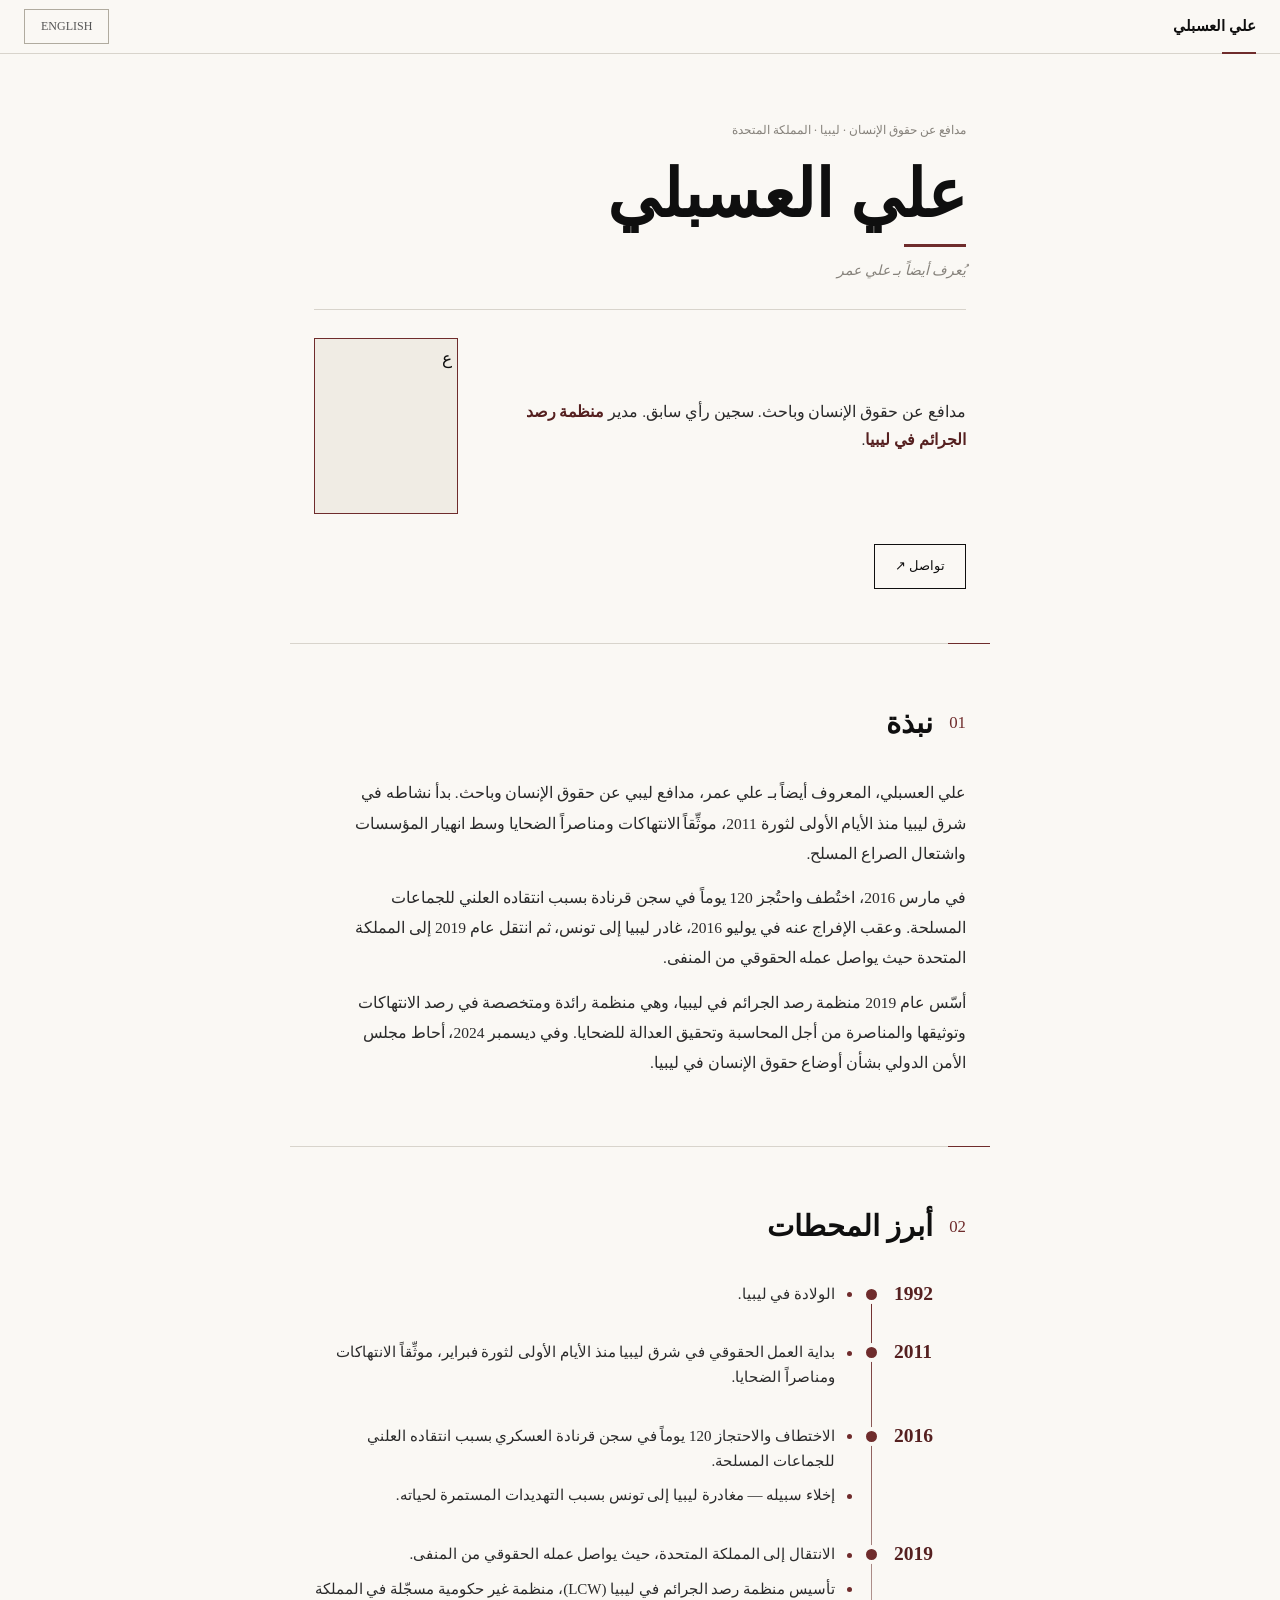
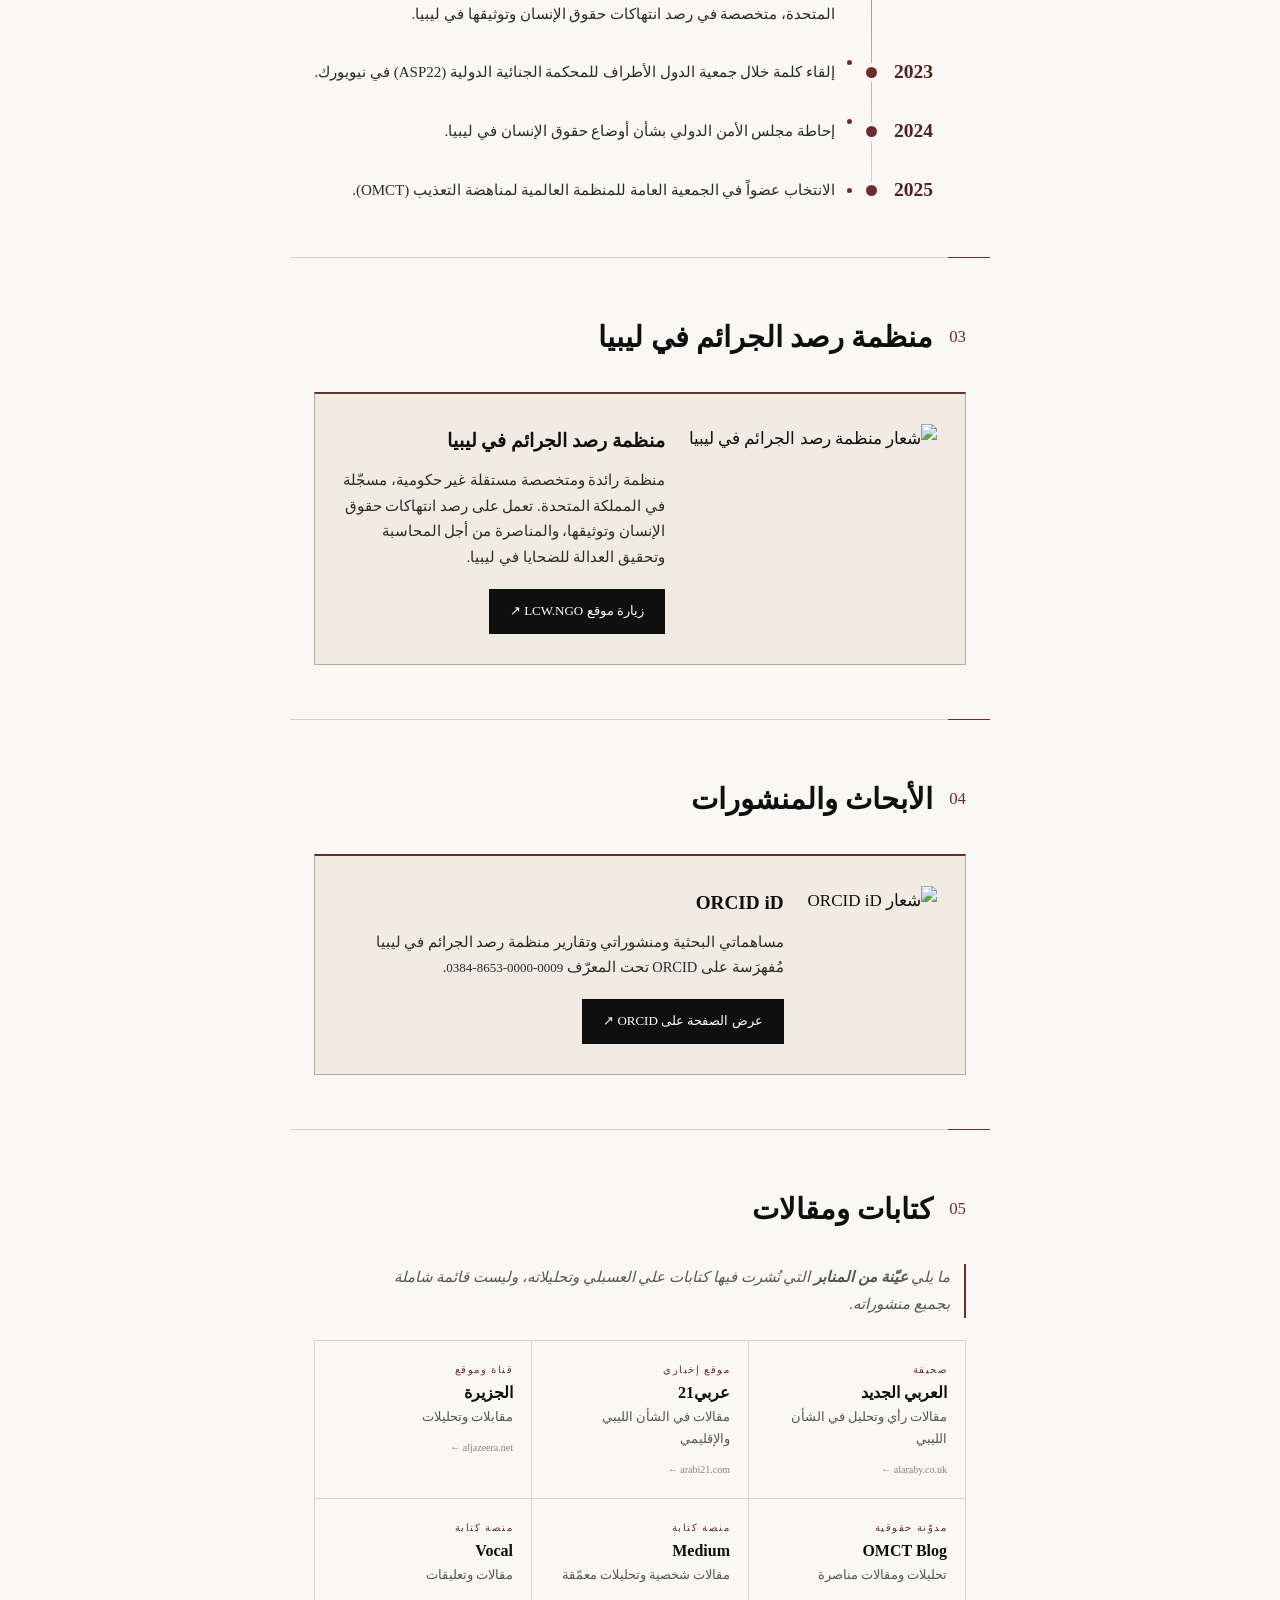
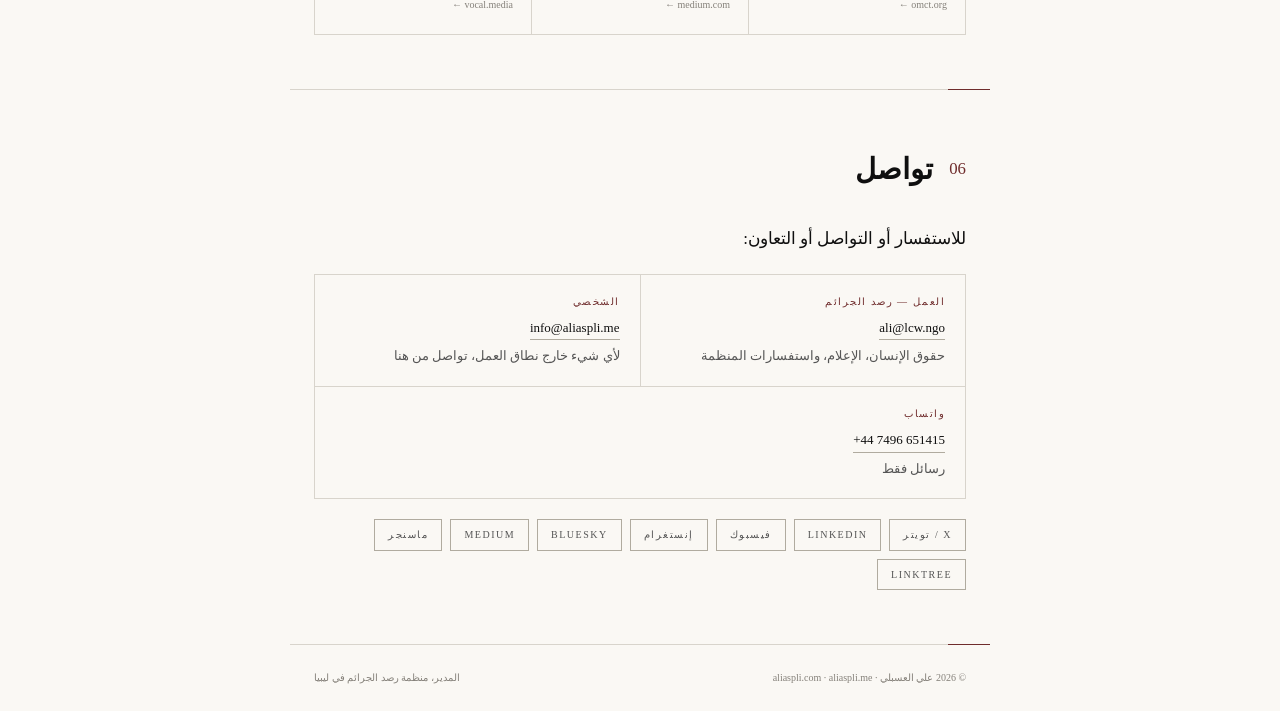
==== commit 77bde906: "Fix profile image path on Arabic page" ====
--- a/ar/index.html
+++ b/ar/index.html
@@ -18,8 +18,8 @@
 <meta property="og:locale:alternate" content="en_GB">
 <meta property="og:title" content="علي العسبلي (علي عمر) | مدافع عن حقوق الإنسان — منظمة رصد الجرائم في ليبيا">
 <meta property="og:description" content="مدافع ليبي عن حقوق الإنسان وباحث، وسجين رأي سابق. مدير منظمة رصد الجرائم في ليبيا. يُعرف أيضاً بـ علي عمر.">
-<meta property="og:image" content="https://aliaspli.com/AliAlaspli.png">
-<meta property="og:image:secure_url" content="https://aliaspli.com/AliAlaspli.png">
+<meta property="og:image" content="https://aliaspli.com/AliAlaspli.jpg">
+<meta property="og:image:secure_url" content="https://aliaspli.com/AliAlaspli.jpg">
 <meta property="og:image:type" content="image/png">
 <meta property="og:image:width" content="1200">
 <meta property="og:image:height" content="630">
@@ -29,7 +29,7 @@
 <meta name="twitter:creator" content="@aliaspli">
 <meta name="twitter:title" content="علي العسبلي (علي عمر) | مدافع عن حقوق الإنسان — منظمة رصد الجرائم في ليبيا">
 <meta name="twitter:description" content="مدافع ليبي عن حقوق الإنسان وباحث، وسجين رأي سابق. مدير منظمة رصد الجرائم في ليبيا.">
-<meta name="twitter:image" content="https://aliaspli.com/AliAlaspli.png">
+<meta name="twitter:image" content="https://aliaspli.com/AliAlaspli.jpg">
 <meta name="twitter:image:alt" content="علي العسبلي — مدافع ليبي عن حقوق الإنسان">
 <script type="application/ld+json">
 {
@@ -111,7 +111,7 @@
   <p class="hero-aka">يُعرف أيضاً بـ علي عمر</p>
   <hr class="hero-divider">
   <div class="hero-grid">
-    <div class="hero-photo"><img src="https://aliaspli.com/AliAlaspli.png" alt="علي العسبلي (علي عمر) — مدافع ليبي عن حقوق الإنسان ومدير منظمة رصد الجرائم في ليبيا" width="136" height="136" loading="eager" fetchpriority="high" onerror="this.style.display='none';this.parentNode.innerHTML='<span class=\'photo-init\'>ع</span>'"></div>
+    <div class="hero-photo"><img src="https://aliaspli.com/AliAlaspli.jpg" alt="علي العسبلي (علي عمر) — مدافع ليبي عن حقوق الإنسان ومدير منظمة رصد الجرائم في ليبيا" width="136" height="136" loading="eager" fetchpriority="high" onerror="this.style.display='none';this.parentNode.innerHTML='<span class=\'photo-init\'>ع</span>'"></div>
     <p class="hero-tagline">مدافع عن حقوق الإنسان وباحث. سجين رأي سابق. مدير <strong>منظمة رصد الجرائم في ليبيا</strong>.</p>
   </div>
   <a href="mailto:ali@lcw.ngo" class="hero-contact">تواصل ↗</a>
--- a/style.css
+++ b/style.css
@@ -1,637 +1,6 @@
-/* ============================================================
-   aliaspli.com — shared stylesheet
-   Works for both LTR (English) and RTL (Arabic) pages.
-   The <html> element carries dir="ltr" or dir="rtl".
-   ============================================================ */
-
-/* ── RESET ── */
-*, *::before, *::after { margin: 0; padding: 0; box-sizing: border-box; }
-
-/* ── TOKENS ── */
-:root {
-  --ink:        #0f0f0f;
-  --ink-mid:    #2a2a2a;
-  --ink-soft:   #555;
-  --ink-muted:  #888;
-  --rule:       #d8d4cc;
-  --rule-dark:  #b0ab9f;
-  --bg:         #faf8f4;
-  --bg-card:    #f0ece4;
-  --white:      #ffffff;
-  --max:        700px;
-  --topbar-h:   48px;
-
-  /* fonts are declared per page to support EN/AR stacks */
-}
-
-/* ── BASE ── */
-html {
-  font-size: 16px;
-  scroll-behavior: smooth;
-  scroll-padding-top: calc(var(--topbar-h) + 12px);
-}
-
-body {
-  background: var(--bg);
-  color: var(--ink);
-  font-family: var(--font-body);
-  font-size: 1.0625rem;
-  line-height: 1.75;
-  -webkit-font-smoothing: antialiased;
-  -moz-osx-font-smoothing: grayscale;
-  text-size-adjust: 100%;
-  -webkit-text-size-adjust: 100%;
-}
-
-a { color: inherit; text-decoration: none; }
-
-/* ── LAYOUT HELPERS ── */
-.section {
-  max-width: var(--max);
-  margin: 0 auto;
-  padding: 52px 24px;
-}
-
-hr.rule {
-  border: none;
-  border-top: 1px solid var(--rule);
-  max-width: var(--max);
-  margin: 0 auto;
-}
-
-/* ── FOCUS VISIBILITY (accessibility) ── */
-:focus-visible {
-  outline: 2px solid var(--ink);
-  outline-offset: 3px;
-  border-radius: 2px;
-}
-
-/* ── TOPBAR ── */
-.topbar {
-  position: sticky;
-  top: 0;
-  z-index: 50;
-  height: var(--topbar-h);
-  background: var(--bg);
-  border-bottom: 1px solid var(--rule);
-  display: flex;
-  align-items: center;
-  justify-content: flex-end;
-  padding: 0 24px;
-}
-
-.lang-btn {
-  font-family: var(--font-mono);
-  font-size: 0.6875rem;
-  letter-spacing: 2px;
-  text-transform: uppercase;
-  padding: 6px 18px;
-  border: 1px solid var(--rule-dark);
-  color: var(--ink-soft);
-  background: transparent;
-  cursor: pointer;
-  transition: background 0.18s, color 0.18s, border-color 0.18s;
-  display: inline-block;
-  line-height: 1;
-}
-.lang-btn:hover,
-.lang-btn:focus-visible {
-  background: var(--ink);
-  color: var(--white);
-  border-color: var(--ink);
-}
-[dir="rtl"] .lang-btn { letter-spacing: 0; font-size: 0.75rem; }
-
-/* ── HERO ── */
-.hero { padding: 60px 24px 52px; }
-
-.hero-eyebrow {
-  font-family: var(--font-mono);
-  font-size: 0.6875rem;
-  letter-spacing: 2.5px;
-  text-transform: uppercase;
-  color: var(--ink-muted);
-  margin-bottom: 18px;
-}
-[dir="rtl"] .hero-eyebrow { letter-spacing: 0; font-size: 0.75rem; }
-
-.hero-name {
-  font-family: var(--font-display);
-  font-size: clamp(2.4rem, 6vw, 4rem);
-  font-weight: 700;
-  line-height: 1.1;
-  letter-spacing: -0.5px;
-  margin-bottom: 4px;
-}
-[dir="rtl"] .hero-name { letter-spacing: 0; line-height: 1.2; }
-
-.hero-aka {
-  font-size: 0.875rem;
-  font-style: italic;
-  color: var(--ink-muted);
-  margin-bottom: 26px;
-}
-
-.hero-divider {
-  width: 100%;
-  border: none;
-  border-top: 1px solid var(--rule);
-  margin-bottom: 26px;
-}
-
-.hero-grid {
-  display: grid;
-  grid-template-columns: 136px 1fr;
-  gap: 26px;
-  align-items: start;
-  margin-bottom: 28px;
-}
-[dir="rtl"] .hero-grid   { grid-template-columns: 1fr 136px; }
-[dir="rtl"] .hero-photo  { order: 2; }
-[dir="rtl"] .hero-tagline { order: 1; }
-
-.hero-photo {
-  width: 136px;
-  height: 136px;
-  border-radius: 2px;
-  overflow: hidden;
-  border: 1px solid var(--rule);
-  background: var(--bg-card);
-  display: flex;
-  align-items: center;
-  justify-content: center;
-  flex-shrink: 0;
-}
-.hero-photo img {
-  width: 100%;
-  height: 100%;
-  object-fit: cover;
-  display: block;
-}
-.photo-init {
-  font-family: var(--font-display);
-  font-size: 2.8rem;
-  color: var(--ink-muted);
-  font-style: italic;
-}
-
-.hero-tagline {
-  font-size: 0.9375rem;
-  line-height: 1.8;
-  color: var(--ink-mid);
-  align-self: center;
-}
-
-.hero-contact {
-  display: inline-flex;
-  align-items: center;
-  gap: 8px;
-  font-family: var(--font-mono);
-  font-size: 0.6875rem;
-  letter-spacing: 2px;
-  text-transform: uppercase;
-  padding: 11px 24px;
-  border: 1px solid var(--ink);
-  color: var(--ink);
-  background: transparent;
-  transition: background 0.18s, color 0.18s;
-}
-.hero-contact:hover,
-.hero-contact:focus-visible {
-  background: var(--ink);
-  color: var(--white);
-}
-[dir="rtl"] .hero-contact { letter-spacing: 0; font-size: 0.8125rem; }
-
-/* ── SECTION HEADERS ── */
-.sec-head {
-  display: flex;
-  align-items: baseline;
-  gap: 14px;
-  margin-bottom: 28px;
-}
-.sec-n {
-  font-family: var(--font-mono);
-  font-size: 0.625rem;
-  color: var(--ink-muted);
-  letter-spacing: 1px;
-  flex-shrink: 0;
-  direction: ltr;
-  unicode-bidi: embed;
-}
-.sec-title {
-  font-family: var(--font-display);
-  font-size: clamp(1.25rem, 2.8vw, 1.75rem);
-  font-weight: 700;
-}
-[dir="rtl"] .sec-head  { flex-direction: row-reverse; justify-content: flex-end; }
-[dir="rtl"] .sec-title { order: 1; }
-[dir="rtl"] .sec-n     { order: 2; }
-
-/* ── ABOUT / PROSE ── */
-.prose p {
-  font-size: 0.9688rem;
-  line-height: 1.9;
-  color: var(--ink-mid);
-  margin-bottom: 14px;
-  max-width: 620px;
-}
-.prose p:last-child { margin-bottom: 0; }
-
-.about-refs {
-  display: flex;
-  flex-wrap: wrap;
-  gap: 8px;
-  margin-top: 20px;
-}
-.about-ref-link {
-  font-family: var(--font-mono);
-  font-size: 0.625rem;
-  letter-spacing: 1.5px;
-  text-transform: uppercase;
-  padding: 6px 14px;
-  border: 1px solid var(--rule-dark);
-  color: var(--ink-muted);
-  transition: background 0.18s, color 0.18s, border-color 0.18s;
-}
-.about-ref-link:hover,
-.about-ref-link:focus-visible {
-  background: var(--ink);
-  color: var(--white);
-  border-color: var(--ink);
-}
-[dir="rtl"] .about-ref-link { letter-spacing: 0; font-size: 0.75rem; }
-
-/* ── LCW BLOCK (shared card layout) ── */
-.lcw-block {
-  border: 1px solid var(--rule-dark);
-  background: var(--bg-card);
-  padding: 30px 28px;
-  display: flex;
-  gap: 24px;
-  align-items: flex-start;
-}
-.lcw-logo { flex-shrink: 0; width: 68px; }
-.lcw-logo img { width: 68px; height: auto; display: block; }
-
-/* Wikipedia logo is square and needs slightly more space */
-.lcw-logo.lcw-logo--wiki { width: 80px; }
-.lcw-logo.lcw-logo--wiki img { width: 80px; height: 80px; object-fit: contain; }
-
-[dir="rtl"] .lcw-logo { order: 2; }
-[dir="rtl"] .lcw-text  { order: 1; flex: 1; }
-
-.lcw-text h3 {
-  font-family: var(--font-display);
-  font-size: 1.2rem;
-  font-weight: 700;
-  margin-bottom: 10px;
-}
-.lcw-text p {
-  font-size: 0.9063rem;
-  color: var(--ink-mid);
-  line-height: 1.75;
-  margin-bottom: 18px;
-}
-
-/* ── ORCID BLOCK — reuses .lcw-block, only logo size differs ── */
-.orcid-logo { flex-shrink: 0; width: 72px; }
-.orcid-logo img { width: 72px; height: auto; display: block; }
-.orcid-text { flex: 1; }
-.orcid-text h3 {
-  font-family: var(--font-display);
-  font-size: 1.2rem;
-  font-weight: 700;
-  margin-bottom: 10px;
-}
-.orcid-text p {
-  font-size: 0.9063rem;
-  color: var(--ink-mid);
-  line-height: 1.75;
-  margin-bottom: 18px;
-}
-.orcid-id {
-  font-family: var(--font-mono);
-  font-size: 0.8125rem;
-  color: var(--ink-soft);
-  direction: ltr;
-  unicode-bidi: embed;
-  display: inline;
-}
-[dir="rtl"] .orcid-logo { order: 2; }
-[dir="rtl"] .orcid-text { order: 1; }
-
-/* ── BUTTONS ── */
-.btn-fill {
-  display: inline-flex;
-  align-items: center;
-  font-family: var(--font-mono);
-  font-size: 0.6875rem;
-  letter-spacing: 2px;
-  text-transform: uppercase;
-  padding: 10px 20px;
-  background: var(--ink);
-  color: var(--white);
-  border: 1px solid var(--ink);
-  transition: background 0.18s, border-color 0.18s;
-}
-.btn-fill:hover,
-.btn-fill:focus-visible {
-  background: var(--ink-mid);
-  border-color: var(--ink-mid);
-}
-[dir="rtl"] .btn-fill { letter-spacing: 0; font-size: 0.8125rem; }
-
-/* ── WRITING ── */
-.writing-intro {
-  font-size: 0.9375rem;
-  color: var(--ink-soft);
-  line-height: 1.8;
-  max-width: 580px;
-  margin-bottom: 22px;
-  padding-inline-start: 14px;
-  border-inline-start: 2px solid var(--rule-dark);
-  font-style: italic;
-}
-.writing-intro strong {
-  font-style: normal;
-  color: var(--ink-mid);
-  font-weight: 500;
-}
-
-.platform-grid {
-  display: grid;
-  grid-template-columns: repeat(auto-fill, minmax(185px, 1fr));
-  gap: 1px;
-  border: 1px solid var(--rule);
-  background: var(--rule);
-}
-.platform-card {
-  background: var(--bg);
-  padding: 20px 18px;
-  display: block;
-  transition: background 0.18s;
-}
-.platform-card:hover { background: var(--bg-card); }
-.pl-source {
-  font-family: var(--font-mono);
-  font-size: 0.625rem;
-  letter-spacing: 1.5px;
-  text-transform: uppercase;
-  color: var(--ink-muted);
-  margin-bottom: 6px;
-}
-[dir="rtl"] .pl-source { letter-spacing: 0; font-size: 0.6875rem; }
-.pl-name {
-  font-family: var(--font-display);
-  font-size: 1rem;
-  font-weight: 600;
-  color: var(--ink);
-  margin-bottom: 4px;
-  line-height: 1.3;
-}
-.pl-desc  { font-size: 0.7813rem; color: var(--ink-soft); line-height: 1.55; }
-.pl-arrow {
-  font-family: var(--font-mono);
-  font-size: 0.625rem;
-  color: var(--ink-muted);
-  margin-top: 10px;
-  display: block;
-}
-
-/* ── CONTACT ── */
-.contact-desc { font-size: 0.9375rem; color: var(--ink-mid); }
-
-/* Two-column contact grid: LCW email | personal email | whatsapp */
-.contact-grid {
-  display: grid;
-  grid-template-columns: 1fr 1fr;
-  gap: 1px;
-  border: 1px solid var(--rule);
-  background: var(--rule);
-  margin-top: 20px;
-  margin-bottom: 0;
-}
-.contact-item {
-  background: var(--bg);
-  padding: 18px 20px;
-  display: flex;
-  flex-direction: column;
-  gap: 6px;
-}
-.contact-item-label {
-  font-family: var(--font-mono);
-  font-size: 0.5938rem;
-  letter-spacing: 1.5px;
-  text-transform: uppercase;
-  color: var(--ink-muted);
-}
-[dir="rtl"] .contact-item-label { letter-spacing: 0; font-size: 0.6875rem; }
-.contact-item-value {
-  font-family: var(--font-mono);
-  font-size: 0.8125rem;
-  color: var(--ink);
-  direction: ltr;
-  unicode-bidi: embed;
-  word-break: break-all;
-  border-bottom: 1px solid var(--rule-dark);
-  padding-bottom: 1px;
-  transition: border-color 0.18s;
-  align-self: flex-start;
-}
-.contact-item-value:hover { border-color: var(--ink); }
-.contact-item-note {
-  font-size: 0.75rem;
-  color: var(--ink-muted);
-  line-height: 1.5;
-}
-[dir="rtl"] .contact-item-note { font-size: 0.8125rem; }
-
-/* Full-width item spans both columns */
-.contact-item.full { grid-column: 1 / -1; }
-
-.social-row {
-  display: flex;
-  flex-wrap: wrap;
-  gap: 8px;
-  margin-top: 20px;
-}
-.social-tag {
-  font-family: var(--font-mono);
-  font-size: 0.625rem;
-  letter-spacing: 1.5px;
-  text-transform: uppercase;
-  padding: 6px 13px;
-  border: 1px solid var(--rule-dark);
-  color: var(--ink-soft);
-  transition: background 0.18s, color 0.18s, border-color 0.18s;
-}
-.social-tag:hover,
-.social-tag:focus-visible {
-  background: var(--ink);
-  color: var(--white);
-  border-color: var(--ink);
-}
-[dir="rtl"] .social-tag { letter-spacing: 0; font-size: 0.75rem; }
-
-/* ── FOOTER ── */
-footer {
-  max-width: var(--max);
-  margin: 0 auto;
-  padding: 22px 24px;
-  display: flex;
-  justify-content: space-between;
-  align-items: center;
-  flex-wrap: wrap;
-  gap: 8px;
-}
-footer p {
-  font-family: var(--font-mono);
-  font-size: 0.625rem;
-  letter-spacing: 1px;
-  color: var(--ink-muted);
-}
-[dir="rtl"] footer p { letter-spacing: 0; font-size: 0.75rem; }
-footer a {
-  border-bottom: 1px solid var(--rule);
-  padding-bottom: 1px;
-  transition: border-color 0.18s;
-}
-footer a:hover { border-color: var(--ink); }
-
-/* Footer separator dot */
-.footer-sep {
-  color: var(--rule-dark);
-  margin: 0 4px;
-}
-
-/* ── TIMELINE ── */
-.timeline {
-  position: relative;
-  padding-inline-start: 28px;
-  margin-top: 4px;
-}
-
-/* Vertical line */
-.timeline::before {
-  content: '';
-  position: absolute;
-  inset-inline-start: 6px;
-  top: 6px;
-  bottom: 6px;
-  width: 1px;
-  background: var(--rule);
-}
-
-.tl-item {
-  position: relative;
-  padding-bottom: 32px;
-  opacity: 0;
-  transform: translateY(16px);
-  transition: opacity 0.5s ease, transform 0.5s ease;
-}
-.tl-item:last-child { padding-bottom: 0; }
-.tl-item.tl-visible {
-  opacity: 1;
-  transform: translateY(0);
-}
-
-/* Dot */
-.tl-item::before {
-  content: '';
-  position: absolute;
-  inset-inline-start: -25px;
-  top: 6px;
-  width: 7px;
-  height: 7px;
-  border-radius: 50%;
-  background: var(--rule-dark);
-  border: 2px solid var(--bg);
-  transition: background 0.3s;
-  box-shadow: 0 0 0 1px var(--rule-dark);
-}
-.tl-item.tl-visible::before {
-  background: var(--ink);
-  box-shadow: 0 0 0 1px var(--ink);
-}
-
-.tl-date {
-  font-family: var(--font-mono);
-  font-size: 0.625rem;
-  letter-spacing: 1.5px;
-  text-transform: uppercase;
-  color: var(--ink-muted);
-  margin-bottom: 4px;
-  display: block;
-}
-[dir="rtl"] .tl-date { letter-spacing: 0; font-size: 0.6875rem; }
-
-.tl-text {
-  font-size: 0.9375rem;
-  color: var(--ink-mid);
-  line-height: 1.65;
-  max-width: 580px;
-}
-
-/* Two events same year — indent second */
-.tl-item.tl-sub { padding-bottom: 24px; }
-.tl-item.tl-sub::before { background: var(--rule); box-shadow: 0 0 0 1px var(--rule); }
-.tl-item.tl-sub.tl-visible::before { background: var(--ink-muted); box-shadow: 0 0 0 1px var(--ink-muted); }
-.tl-item.tl-sub .tl-date { opacity: 0; pointer-events: none; } /* hide duplicate year */
-
-/* Respect reduced motion */
-@media (prefers-reduced-motion: reduce) {
-  .tl-item { opacity: 1; transform: none; transition: none; }
-}
-
-/* ── ANIMATION ── */
-@keyframes fadeUp {
-  from { opacity: 0; transform: translateY(14px); }
-  to   { opacity: 1; transform: translateY(0); }
-}
-
-@media (prefers-reduced-motion: no-preference) {
-  .hero > * { animation: fadeUp 0.55s ease both; }
-  .hero > *:nth-child(1) { animation-delay: .05s; }
-  .hero > *:nth-child(2) { animation-delay: .12s; }
-  .hero > *:nth-child(3) { animation-delay: .18s; }
-  .hero > *:nth-child(4) { animation-delay: .24s; }
-  .hero > *:nth-child(5) { animation-delay: .30s; }
-  .hero > *:nth-child(6) { animation-delay: .36s; }
-}
-
-/* ── RESPONSIVE ── */
-@media (max-width: 540px) {
-  .section, .hero { padding-inline: 18px; }
-
-  .hero-grid { grid-template-columns: 1fr !important; }
-  .hero-photo {
-    order: -1 !important;
-    width: 112px;
-    height: 112px;
-  }
-  .hero-tagline { order: 0 !important; }
-
-  .lcw-block { flex-direction: column; }
-  [dir="rtl"] .lcw-logo,
-  [dir="rtl"] .lcw-text { order: unset; }
-
-  /* ORCID block stacks on mobile too */
-  .lcw-block .orcid-logo,
-  .lcw-block .orcid-text { order: unset; }
-
-  /* Contact grid: single column on small screens */
-  .contact-grid { grid-template-columns: 1fr; }
-  .contact-item.full { grid-column: 1; }
-
-  footer {
-    flex-direction: column;
-    align-items: center;
-    text-align: center;
-    gap: 6px;
-  }
-}
-
-@media (max-width: 360px) {
-  .platform-grid { grid-template-columns: 1fr; }
-}
+*,*::before,*::after{margin:0;padding:0;box-sizing:border-box}:root{--ink:#0f0f0f;--ink-mid:#2a2a2a;--ink-soft:#555;--ink-muted:#85817a;--accent:#6f2c2c;--accent-dark:#552020;--accent-faint:rgba(111,44,44,.10);--rule:#d8d4cc;--rule-dark:#b0ab9f;--bg:#faf8f4;--bg-card:#f0ece4;--white:#fff;--max:700px;--topbar-h:54px}html{font-size:16px;scroll-behavior:smooth;scroll-padding-top:66px}body{background:var(--bg);color:var(--ink);font-family:var(--font-body);font-size:1.0625rem;line-height:1.75;-webkit-font-smoothing:antialiased}a{color:inherit;text-decoration:none}.section{max-width:var(--max);margin:0 auto;padding:54px 24px}hr.rule{border:0;height:1px;max-width:var(--max);margin:0 auto;background:linear-gradient(to right,var(--accent) 0 42px,var(--rule) 42px 100%)}[dir=rtl] hr.rule{background:linear-gradient(to left,var(--accent) 0 42px,var(--rule) 42px 100%)}:focus-visible{outline:2px solid var(--accent);outline-offset:3px}.topbar{position:sticky;top:0;z-index:50;height:var(--topbar-h);background:rgba(250,248,244,.96);border-bottom:1px solid var(--rule);display:flex;align-items:center;justify-content:space-between;padding:0 24px;backdrop-filter:blur(8px)}.topbar::before{content:"ALI ALASPLI";font-family:var(--font-display);font-size:.875rem;font-weight:700;letter-spacing:.19em}.topbar::after{content:"";position:absolute;bottom:-1px;inset-inline-start:24px;width:34px;height:2px;background:var(--accent)}[dir=rtl] .topbar::before{content:"علي العسبلي";letter-spacing:0;font-size:.95rem}.lang-btn{font-family:var(--font-mono);font-size:.6875rem;letter-spacing:2px;text-transform:uppercase;padding:6px 16px;border:1px solid var(--rule-dark);color:var(--ink-soft);transition:.18s}.lang-btn:hover{background:var(--accent);color:#fff;border-color:var(--accent)}[dir=rtl] .lang-btn{letter-spacing:0;font-size:.75rem}.hero{padding:66px 24px 54px}.hero-eyebrow{font-family:var(--font-mono);font-size:.6875rem;letter-spacing:2.5px;text-transform:uppercase;color:var(--ink-muted);margin-bottom:18px}[dir=rtl] .hero-eyebrow{letter-spacing:0;font-size:.75rem}.hero-name{display:inline-block;font-family:var(--font-display);font-size:clamp(2.55rem,6vw,4.15rem);font-weight:700;line-height:1.08;margin-bottom:12px}.hero-name::after{content:"";display:block;width:62px;height:3px;margin-top:13px;background:var(--accent)}.hero-aka{font-size:.875rem;font-style:italic;color:var(--ink-muted);margin-bottom:26px}.hero-divider{width:100%;border:0;border-top:1px solid var(--rule);margin-bottom:28px}.hero-grid{display:grid;grid-template-columns:144px 1fr;gap:30px;align-items:center;margin-bottom:30px}[dir=rtl] .hero-grid{grid-template-columns:1fr 144px}[dir=rtl] .hero-photo{order:2}[dir=rtl] .hero-tagline{order:1}.hero-photo{position:relative;width:144px;height:176px;border:1px solid var(--accent);background:var(--bg-card);padding:5px}.hero-photo img{width:100%;height:100%;object-fit:cover;display:block}.hero-tagline{font-size:.9688rem;line-height:1.85;color:var(--ink-mid)}.hero-tagline strong{color:var(--accent-dark)}.hero-contact,.btn-fill{display:inline-flex;font-family:var(--font-mono);font-size:.6875rem;letter-spacing:2px;text-transform:uppercase;padding:10px 20px;border:1px solid var(--ink);transition:.18s}.hero-contact:hover,.btn-fill:hover{background:var(--accent);color:#fff;border-color:var(--accent)}.btn-fill{background:var(--ink);color:#fff}[dir=rtl] .hero-contact,[dir=rtl] .btn-fill{letter-spacing:0;font-size:.8125rem}.sec-head{display:flex;align-items:center;gap:16px;margin-bottom:30px}.sec-n{font-family:var(--font-mono);font-size:1.05rem;color:var(--accent);direction:ltr}.sec-title{font-family:var(--font-display);font-size:clamp(1.3rem,2.8vw,1.8rem);font-weight:700}[dir=rtl] .sec-head{flex-direction:row;justify-content:flex-start}.prose p{font-size:.9688rem;line-height:1.95;color:var(--ink-mid);margin-bottom:14px;max-width:620px}.lcw-block{border:1px solid var(--rule-dark);border-top:2px solid var(--accent);background:var(--bg-card);padding:30px 28px;display:flex;gap:24px;align-items:flex-start}.lcw-logo,.orcid-logo{flex-shrink:0}.lcw-logo img{width:80px;height:80px;object-fit:contain}.orcid-logo img{width:72px}.lcw-text,.orcid-text{flex:1}.lcw-text h3,.orcid-text h3{font-family:var(--font-display);font-size:1.2rem;margin-bottom:10px}.lcw-text p,.orcid-text p{font-size:.9063rem;color:var(--ink-mid);line-height:1.78;margin-bottom:18px}.orcid-id{font-family:var(--font-mono);font-size:.8125rem;direction:ltr}.writing-intro{font-size:.9375rem;color:var(--ink-soft);line-height:1.8;max-width:580px;margin-bottom:22px;padding-inline-start:14px;border-inline-start:2px solid var(--accent);font-style:italic}.platform-grid{display:grid;grid-template-columns:repeat(auto-fill,minmax(185px,1fr));gap:1px;border:1px solid var(--rule);background:var(--rule)}.platform-card{background:var(--bg);padding:20px 18px;transition:.18s}.platform-card:hover{background:var(--bg-card)}.pl-source,.contact-item-label{font-family:var(--font-mono);font-size:.625rem;letter-spacing:1.5px;text-transform:uppercase;color:var(--accent)}.pl-name{font-family:var(--font-display);font-size:1rem;font-weight:600}.pl-desc,.contact-item-note{font-size:.7813rem;color:var(--ink-soft)}.pl-arrow{font-family:var(--font-mono);font-size:.625rem;color:var(--ink-muted);margin-top:10px;display:block}.contact-grid{display:grid;grid-template-columns:1fr 1fr;gap:1px;border:1px solid var(--rule);background:var(--rule);margin-top:20px}.contact-item{background:var(--bg);padding:18px 20px;display:flex;flex-direction:column;gap:6px}.contact-item.full{grid-column:1/-1}.contact-item-value{font-family:var(--font-mono);font-size:.8125rem;direction:ltr;border-bottom:1px solid var(--rule-dark);align-self:flex-start}.social-row{display:flex;flex-wrap:wrap;gap:8px;margin-top:20px}.social-tag{font-family:var(--font-mono);font-size:.625rem;letter-spacing:1.5px;text-transform:uppercase;padding:6px 13px;border:1px solid var(--rule-dark);color:var(--ink-soft)}.social-tag:hover{background:var(--accent);color:#fff;border-color:var(--accent)}footer{max-width:var(--max);margin:0 auto;padding:24px;display:flex;justify-content:space-between;flex-wrap:wrap;gap:8px}footer p{font-family:var(--font-mono);font-size:.625rem;color:var(--ink-muted)}
+/* Grouped editorial timeline */
+.timeline{position:relative;padding-inline-start:0;margin-top:8px}.timeline::before{content:"";position:absolute;inset-inline-start:94px;top:15px;bottom:15px;width:1px;background:linear-gradient(var(--accent),var(--rule))}.tl-item{position:relative;display:grid;grid-template-columns:72px 1fr;column-gap:42px;padding-bottom:34px;opacity:0;transform:translateY(12px);transition:opacity .45s ease,transform .45s ease}.tl-item:last-child{padding-bottom:0}.tl-item.tl-visible{opacity:1;transform:none}.tl-item::before{content:"";position:absolute;inset-inline-start:89px;top:7px;width:11px;height:11px;border-radius:50%;background:var(--bg);border:2px solid var(--accent);box-shadow:0 0 0 4px var(--bg)}.tl-item.tl-visible::before{background:var(--accent)}.tl-date{font-family:var(--font-display);font-size:1.22rem;font-weight:700;line-height:1.2;color:var(--accent-dark);text-align:end;letter-spacing:0}.tl-text{position:relative;font-size:.9375rem;color:var(--ink-mid);line-height:1.65;max-width:540px;padding-inline-start:17px}.tl-text::before{content:"";position:absolute;inset-inline-start:0;top:.7em;width:5px;height:5px;border-radius:50%;background:var(--accent)}
+/* Years only, grouped without repetition */
+.timeline .tl-item:nth-child(3) .tl-date,.timeline .tl-item:nth-child(4) .tl-date{font-size:0}.timeline .tl-item:nth-child(3) .tl-date::after{content:"2016";font-size:1.22rem}.timeline .tl-item:nth-child(4){margin-top:-24px;padding-bottom:34px}.timeline .tl-item:nth-child(4)::before{display:none}.timeline .tl-item:nth-child(4) .tl-date::after{content:""}.timeline .tl-item:nth-child(5) .tl-date,.timeline .tl-item:nth-child(6) .tl-date{font-size:0}.timeline .tl-item:nth-child(5) .tl-date::after{content:"2019";font-size:1.22rem}.timeline .tl-item:nth-child(6){margin-top:-24px}.timeline .tl-item:nth-child(6)::before{display:none}.timeline .tl-item:nth-child(6) .tl-date::after{content:""}.timeline .tl-item:nth-child(7) .tl-date,.timeline .tl-item:nth-child(8) .tl-date{font-size:0}.timeline .tl-item:nth-child(7) .tl-date::after{content:"2023";font-size:1.22rem}.timeline .tl-item:nth-child(8) .tl-date::after{content:"2024";font-size:1.22rem}.timeline .tl-item:nth-child(9),.timeline .tl-item:nth-child(10){display:none}.timeline .tl-item:nth-child(11) .tl-date{font-size:0}.timeline .tl-item:nth-child(11) .tl-date::after{content:"2025";font-size:1.22rem}.timeline .tl-item:nth-child(7) .tl-text{font-size:0}.timeline .tl-item:nth-child(7) .tl-text::after{content:"Delivered a statement at the Assembly of States Parties (ASP22) to the International Criminal Court in New York.";font-size:.9375rem}.timeline .tl-item:nth-child(8) .tl-text{font-size:0}.timeline .tl-item:nth-child(8) .tl-text::after{content:"Briefed the UN Security Council on human rights in Libya.";font-size:.9375rem}[dir=rtl] .timeline .tl-item:nth-child(7) .tl-text::after{content:"إلقاء كلمة خلال جمعية الدول الأطراف للمحكمة الجنائية الدولية (ASP22) في نيويورك."}[dir=rtl] .timeline .tl-item:nth-child(8) .tl-text::after{content:"إحاطة مجلس الأمن الدولي بشأن أوضاع حقوق الإنسان في ليبيا."}
+@media(prefers-reduced-motion:reduce){.tl-item{opacity:1;transform:none;transition:none}}@media(max-width:540px){:root{--topbar-h:50px}.topbar{padding-inline:18px}.section,.hero{padding-inline:18px}.hero-grid{grid-template-columns:1fr!important;gap:28px}.hero-photo{order:-1!important;width:124px;height:152px}.lcw-block{flex-direction:column}.contact-grid{grid-template-columns:1fr}.contact-item.full{grid-column:1}.timeline::before{inset-inline-start:7px}.tl-item{grid-template-columns:1fr;gap:8px;padding-inline-start:30px;padding-bottom:30px}.tl-item::before{inset-inline-start:2px}.tl-date{text-align:start;font-size:1.12rem}.timeline .tl-item:nth-child(3) .tl-date::after,.timeline .tl-item:nth-child(5) .tl-date::after,.timeline .tl-item:nth-child(7) .tl-date::after,.timeline .tl-item:nth-child(8) .tl-date::after,.timeline .tl-item:nth-child(11) .tl-date::after{font-size:1.12rem}.timeline .tl-item:nth-child(4),.timeline .tl-item:nth-child(6){margin-top:-17px;padding-inline-start:30px}footer{flex-direction:column;align-items:center;text-align:center}.platform-grid{grid-template-columns:1fr}}
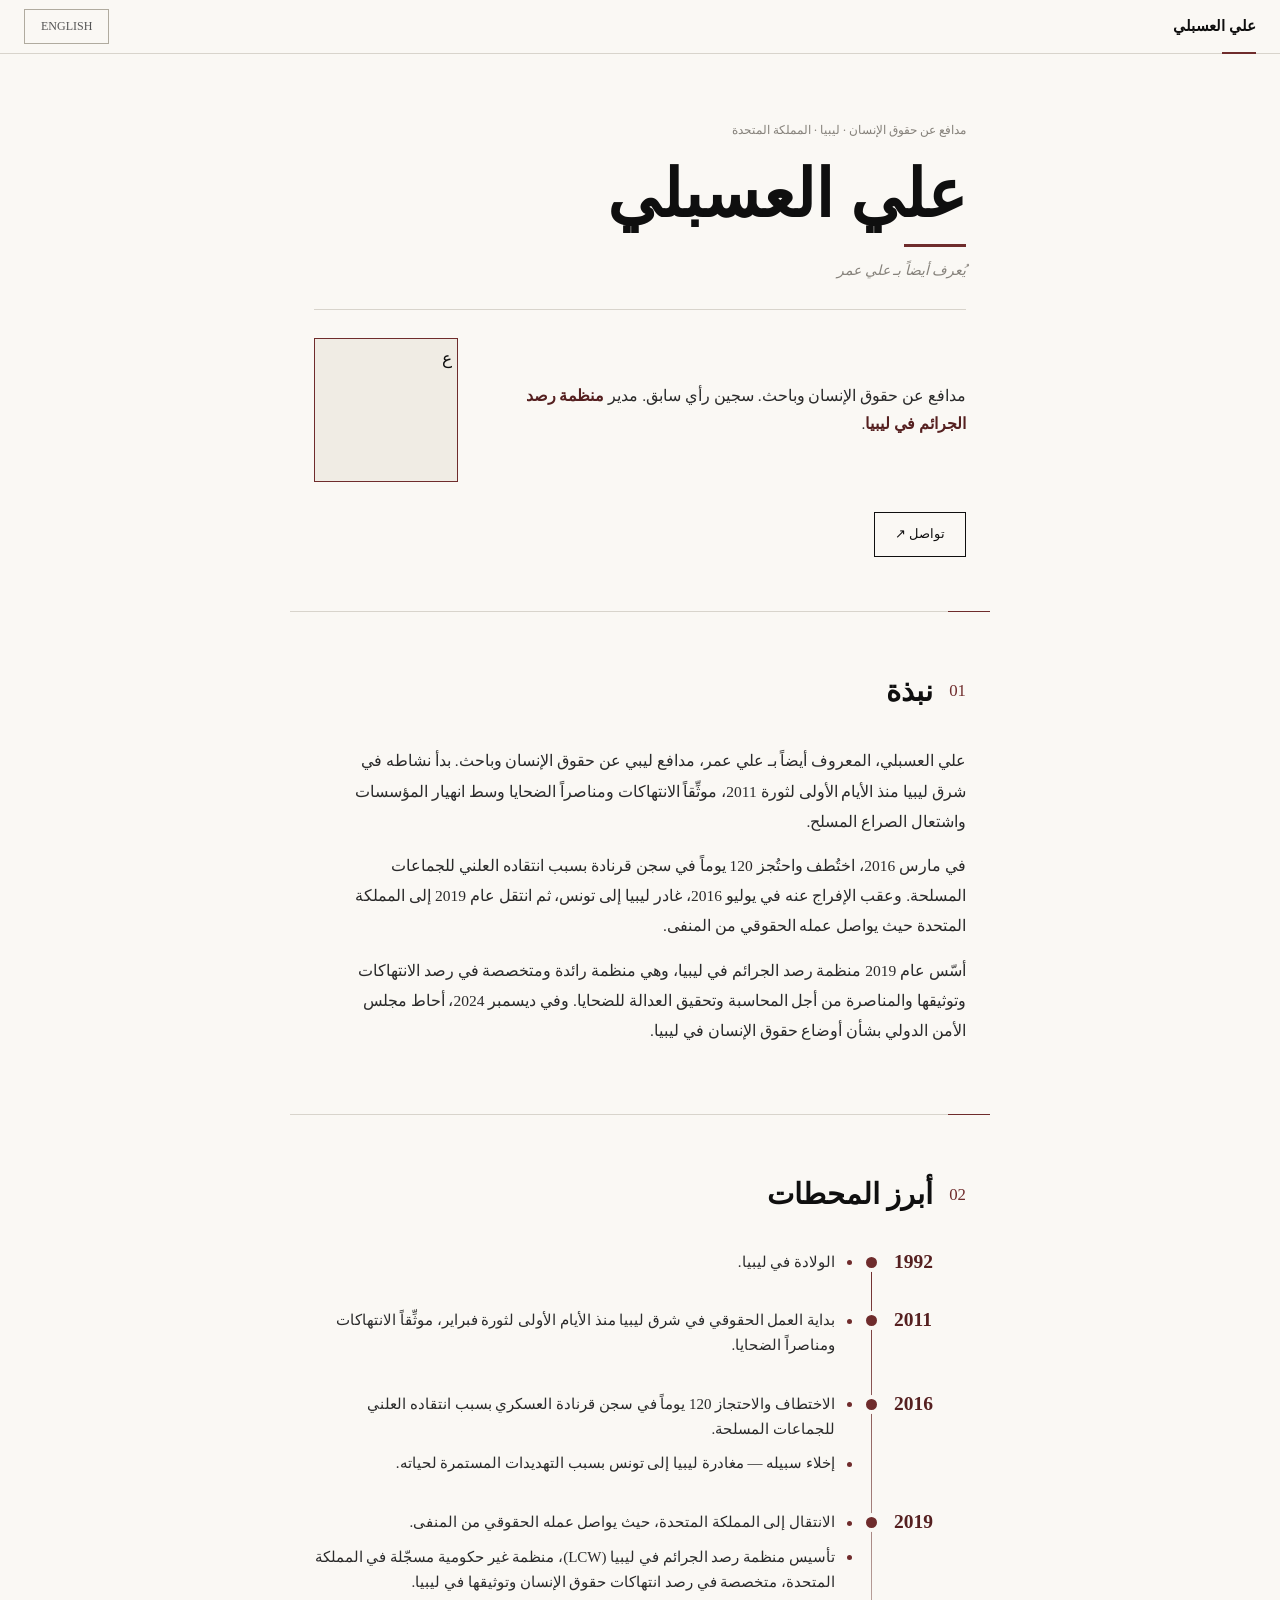
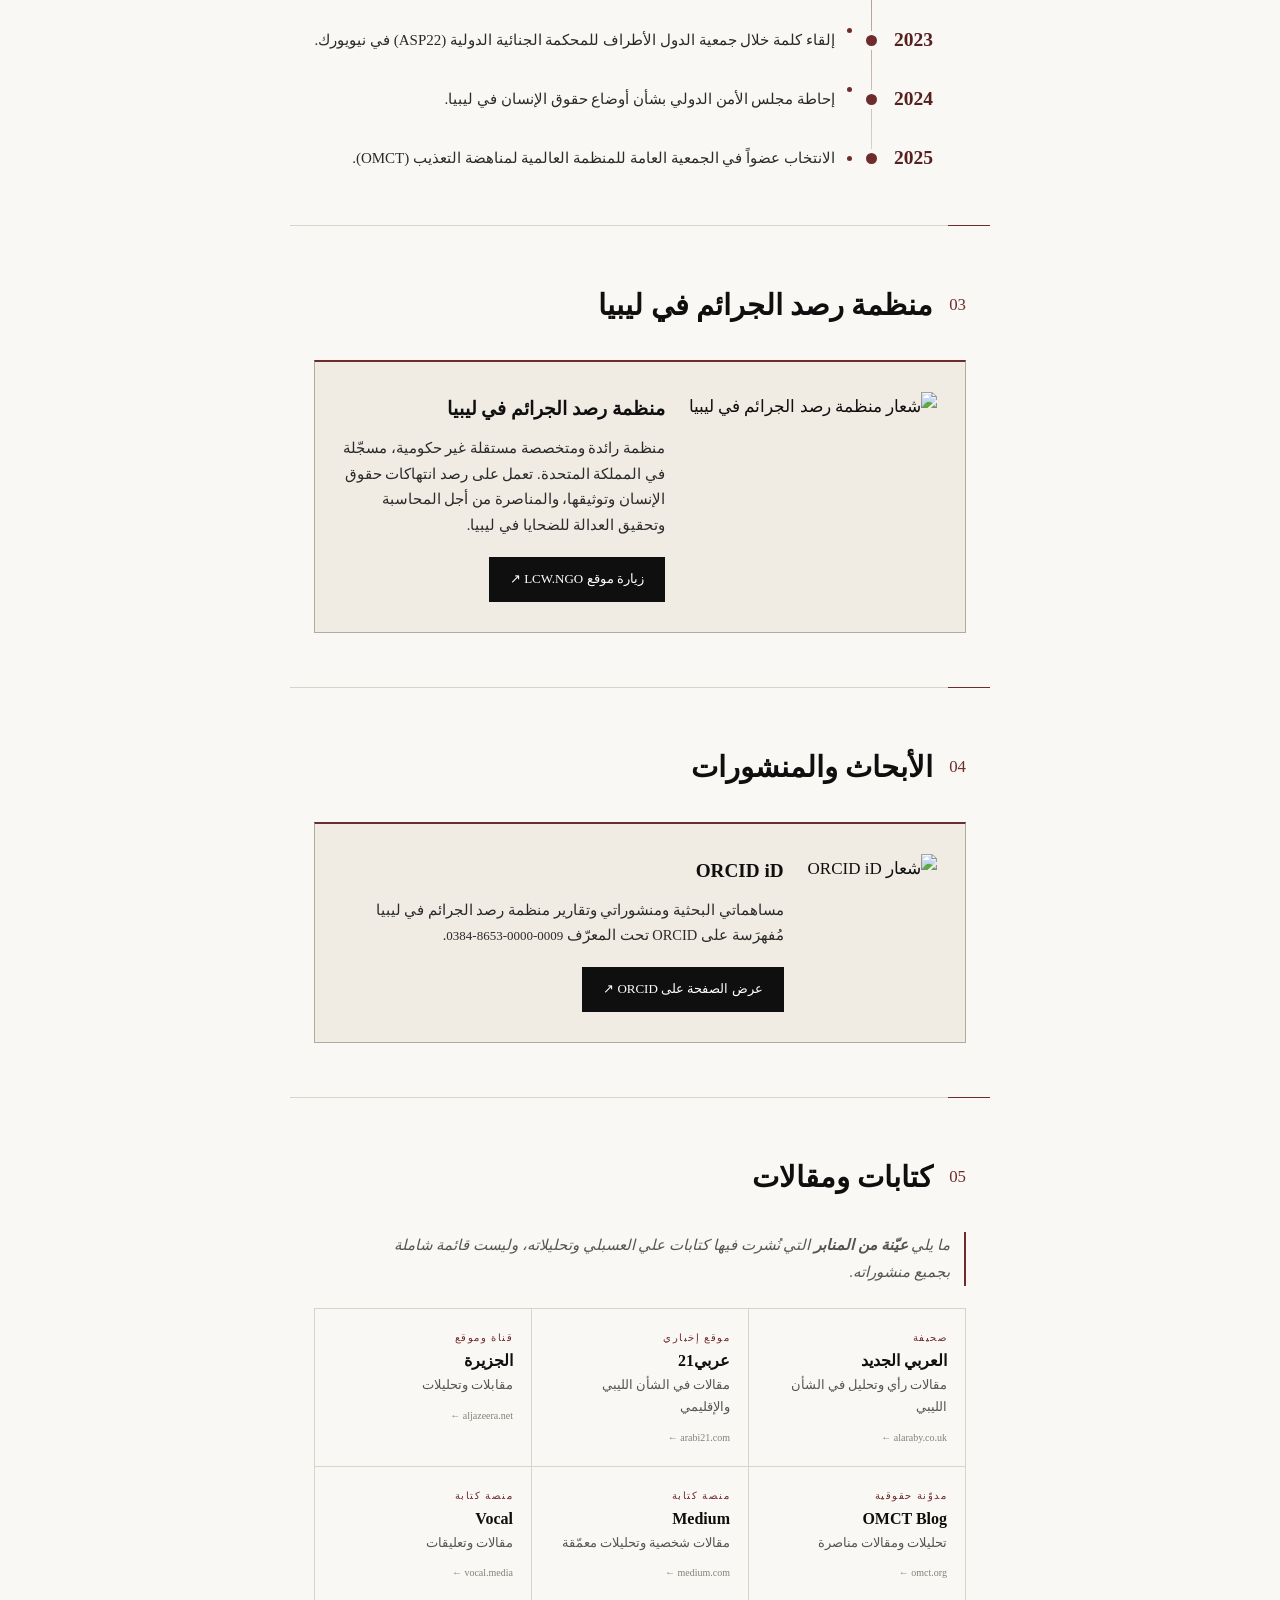
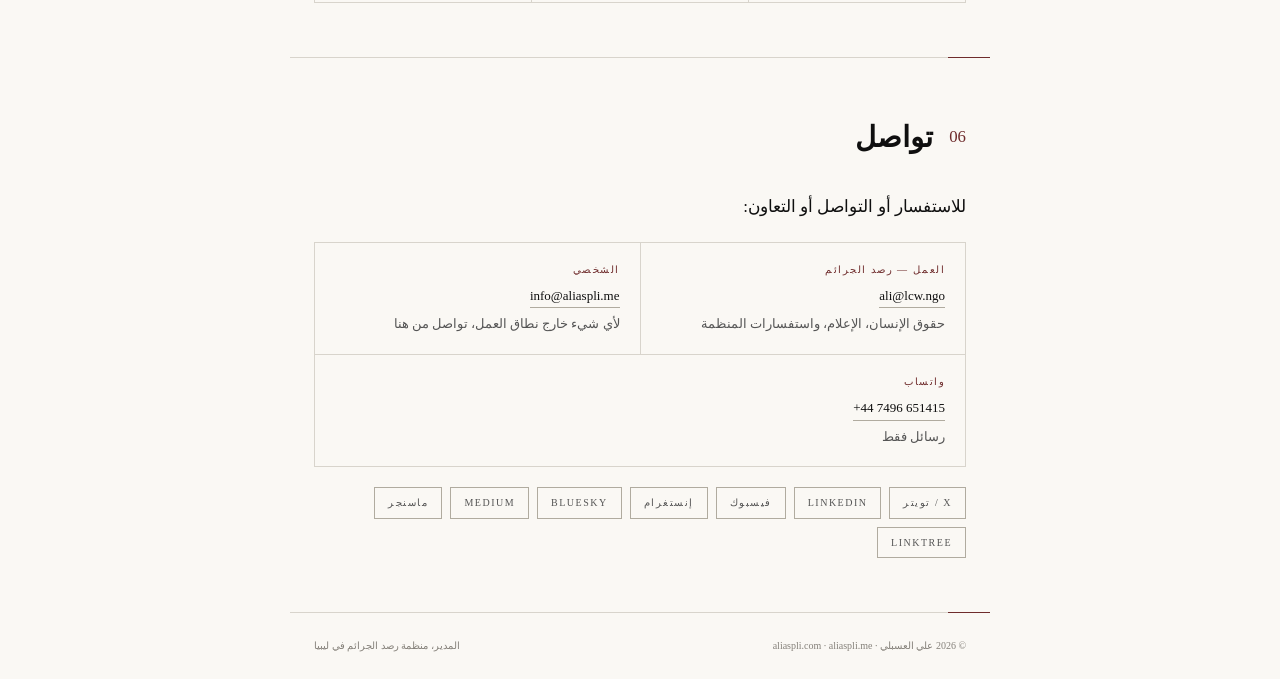
==== commit 2d90d165: "Align profile image dimensions with square source" ====
--- a/ar/index.html
+++ b/ar/index.html
@@ -8,6 +8,7 @@
 <meta name="author" content="علي العسبلي">
 <meta name="robots" content="index, follow, max-snippet:-1, max-image-preview:large, max-video-preview:-1">
 <link rel="canonical" href="https://aliaspli.com/ar/">
+<link rel="icon" type="image/svg+xml" href="/favicon.svg">
 <link rel="alternate" hreflang="x-default" href="https://aliaspli.com/">
 <link rel="alternate" hreflang="en" href="https://aliaspli.com/">
 <link rel="alternate" hreflang="ar" href="https://aliaspli.com/ar/">
@@ -20,9 +21,9 @@
 <meta property="og:description" content="مدافع ليبي عن حقوق الإنسان وباحث، وسجين رأي سابق. مدير منظمة رصد الجرائم في ليبيا. يُعرف أيضاً بـ علي عمر.">
 <meta property="og:image" content="https://aliaspli.com/AliAlaspli.jpg">
 <meta property="og:image:secure_url" content="https://aliaspli.com/AliAlaspli.jpg">
-<meta property="og:image:type" content="image/png">
-<meta property="og:image:width" content="1200">
-<meta property="og:image:height" content="630">
+<meta property="og:image:type" content="image/jpeg">
+<meta property="og:image:width" content="1428">
+<meta property="og:image:height" content="1428">
 <meta property="og:image:alt" content="علي العسبلي — مدافع ليبي عن حقوق الإنسان ومدير منظمة رصد الجرائم في ليبيا">
 <meta name="twitter:card" content="summary_large_image">
 <meta name="twitter:site" content="@aliaspli">
@@ -41,12 +42,7 @@
       "url": "https://aliaspli.com/ar/",
       "name": "علي العسبلي",
       "description": "الموقع الشخصي لعلي العسبلي، المدافع الليبي عن حقوق الإنسان ومدير منظمة رصد الجرائم في ليبيا.",
-      "inLanguage": "ar",
-      "potentialAction": {
-        "@type": "SearchAction",
-        "target": {"@type": "EntryPoint", "urlTemplate": "https://aliaspli.com/?s={search_term_string}"},
-        "query-input": "required name=search_term_string"
-      }
+      "inLanguage": "ar"
     },
     {
       "@type": "ProfilePage",
@@ -59,6 +55,16 @@
       "primaryImageOfPage": {"@id": "https://aliaspli.com/#primaryimage"},
       "inLanguage": "ar",
       "breadcrumb": {"@type": "BreadcrumbList", "itemListElement": [{"@type": "ListItem", "position": 1, "name": "الرئيسية", "item": "https://aliaspli.com/ar/"}]}
+    },
+    {
+      "@type": "ImageObject",
+      "@id": "https://aliaspli.com/#primaryimage",
+      "url": "https://aliaspli.com/AliAlaspli.jpg",
+      "contentUrl": "https://aliaspli.com/AliAlaspli.jpg",
+      "caption": "علي العسبلي في مكتب الأمم المتحدة في جنيف، 2024",
+      "width": 1428,
+      "height": 1428,
+      "encodingFormat": "image/jpeg"
     },
     {
       "@type": "Person",
@@ -84,7 +90,7 @@
         "url": "https://lcw.ngo",
         "foundingDate": "2019",
         "address": {"@type": "PostalAddress", "streetAddress": "124 City Road", "addressLocality": "London", "addressRegion": "England", "postalCode": "EC1V 2NX", "addressCountry": "GB"},
-        "sameAs": ["https://www.wikidata.org/wiki/Q124707107"]
+        "sameAs": ["https://www.wikidata.org/wiki/Q124707107","https://ror.org/050cvyh67"]
       },
       "memberOf": {"@type": "Organization", "name": "المنظمة العالمية لمناهضة التعذيب", "alternateName": "OMCT", "url": "https://omct.org"},
       "award": "جائزة ICTJ للكتابة الخارجية، المركز الدولي للعدالة الانتقالية، 2024",
@@ -111,7 +117,7 @@
   <p class="hero-aka">يُعرف أيضاً بـ علي عمر</p>
   <hr class="hero-divider">
   <div class="hero-grid">
-    <div class="hero-photo"><img src="https://aliaspli.com/AliAlaspli.jpg" alt="علي العسبلي (علي عمر) — مدافع ليبي عن حقوق الإنسان ومدير منظمة رصد الجرائم في ليبيا" width="136" height="136" loading="eager" fetchpriority="high" onerror="this.style.display='none';this.parentNode.innerHTML='<span class=\'photo-init\'>ع</span>'"></div>
+    <div class="hero-photo"><img src="https://aliaspli.com/AliAlaspli.jpg" alt="علي العسبلي (علي عمر) — مدافع ليبي عن حقوق الإنسان ومدير منظمة رصد الجرائم في ليبيا" width="1428" height="1428" loading="eager" fetchpriority="high" onerror="this.style.display='none';this.parentNode.innerHTML='<span class=\'photo-init\'>ع</span>'"></div>
     <p class="hero-tagline">مدافع عن حقوق الإنسان وباحث. سجين رأي سابق. مدير <strong>منظمة رصد الجرائم في ليبيا</strong>.</p>
   </div>
   <a href="mailto:ali@lcw.ngo" class="hero-contact">تواصل ↗</a>
--- a/style.css
+++ b/style.css
@@ -1,6 +1,6 @@
-*,*::before,*::after{margin:0;padding:0;box-sizing:border-box}:root{--ink:#0f0f0f;--ink-mid:#2a2a2a;--ink-soft:#555;--ink-muted:#85817a;--accent:#6f2c2c;--accent-dark:#552020;--accent-faint:rgba(111,44,44,.10);--rule:#d8d4cc;--rule-dark:#b0ab9f;--bg:#faf8f4;--bg-card:#f0ece4;--white:#fff;--max:700px;--topbar-h:54px}html{font-size:16px;scroll-behavior:smooth;scroll-padding-top:66px}body{background:var(--bg);color:var(--ink);font-family:var(--font-body);font-size:1.0625rem;line-height:1.75;-webkit-font-smoothing:antialiased}a{color:inherit;text-decoration:none}.section{max-width:var(--max);margin:0 auto;padding:54px 24px}hr.rule{border:0;height:1px;max-width:var(--max);margin:0 auto;background:linear-gradient(to right,var(--accent) 0 42px,var(--rule) 42px 100%)}[dir=rtl] hr.rule{background:linear-gradient(to left,var(--accent) 0 42px,var(--rule) 42px 100%)}:focus-visible{outline:2px solid var(--accent);outline-offset:3px}.topbar{position:sticky;top:0;z-index:50;height:var(--topbar-h);background:rgba(250,248,244,.96);border-bottom:1px solid var(--rule);display:flex;align-items:center;justify-content:space-between;padding:0 24px;backdrop-filter:blur(8px)}.topbar::before{content:"ALI ALASPLI";font-family:var(--font-display);font-size:.875rem;font-weight:700;letter-spacing:.19em}.topbar::after{content:"";position:absolute;bottom:-1px;inset-inline-start:24px;width:34px;height:2px;background:var(--accent)}[dir=rtl] .topbar::before{content:"علي العسبلي";letter-spacing:0;font-size:.95rem}.lang-btn{font-family:var(--font-mono);font-size:.6875rem;letter-spacing:2px;text-transform:uppercase;padding:6px 16px;border:1px solid var(--rule-dark);color:var(--ink-soft);transition:.18s}.lang-btn:hover{background:var(--accent);color:#fff;border-color:var(--accent)}[dir=rtl] .lang-btn{letter-spacing:0;font-size:.75rem}.hero{padding:66px 24px 54px}.hero-eyebrow{font-family:var(--font-mono);font-size:.6875rem;letter-spacing:2.5px;text-transform:uppercase;color:var(--ink-muted);margin-bottom:18px}[dir=rtl] .hero-eyebrow{letter-spacing:0;font-size:.75rem}.hero-name{display:inline-block;font-family:var(--font-display);font-size:clamp(2.55rem,6vw,4.15rem);font-weight:700;line-height:1.08;margin-bottom:12px}.hero-name::after{content:"";display:block;width:62px;height:3px;margin-top:13px;background:var(--accent)}.hero-aka{font-size:.875rem;font-style:italic;color:var(--ink-muted);margin-bottom:26px}.hero-divider{width:100%;border:0;border-top:1px solid var(--rule);margin-bottom:28px}.hero-grid{display:grid;grid-template-columns:144px 1fr;gap:30px;align-items:center;margin-bottom:30px}[dir=rtl] .hero-grid{grid-template-columns:1fr 144px}[dir=rtl] .hero-photo{order:2}[dir=rtl] .hero-tagline{order:1}.hero-photo{position:relative;width:144px;height:176px;border:1px solid var(--accent);background:var(--bg-card);padding:5px}.hero-photo img{width:100%;height:100%;object-fit:cover;display:block}.hero-tagline{font-size:.9688rem;line-height:1.85;color:var(--ink-mid)}.hero-tagline strong{color:var(--accent-dark)}.hero-contact,.btn-fill{display:inline-flex;font-family:var(--font-mono);font-size:.6875rem;letter-spacing:2px;text-transform:uppercase;padding:10px 20px;border:1px solid var(--ink);transition:.18s}.hero-contact:hover,.btn-fill:hover{background:var(--accent);color:#fff;border-color:var(--accent)}.btn-fill{background:var(--ink);color:#fff}[dir=rtl] .hero-contact,[dir=rtl] .btn-fill{letter-spacing:0;font-size:.8125rem}.sec-head{display:flex;align-items:center;gap:16px;margin-bottom:30px}.sec-n{font-family:var(--font-mono);font-size:1.05rem;color:var(--accent);direction:ltr}.sec-title{font-family:var(--font-display);font-size:clamp(1.3rem,2.8vw,1.8rem);font-weight:700}[dir=rtl] .sec-head{flex-direction:row;justify-content:flex-start}.prose p{font-size:.9688rem;line-height:1.95;color:var(--ink-mid);margin-bottom:14px;max-width:620px}.lcw-block{border:1px solid var(--rule-dark);border-top:2px solid var(--accent);background:var(--bg-card);padding:30px 28px;display:flex;gap:24px;align-items:flex-start}.lcw-logo,.orcid-logo{flex-shrink:0}.lcw-logo img{width:80px;height:80px;object-fit:contain}.orcid-logo img{width:72px}.lcw-text,.orcid-text{flex:1}.lcw-text h3,.orcid-text h3{font-family:var(--font-display);font-size:1.2rem;margin-bottom:10px}.lcw-text p,.orcid-text p{font-size:.9063rem;color:var(--ink-mid);line-height:1.78;margin-bottom:18px}.orcid-id{font-family:var(--font-mono);font-size:.8125rem;direction:ltr}.writing-intro{font-size:.9375rem;color:var(--ink-soft);line-height:1.8;max-width:580px;margin-bottom:22px;padding-inline-start:14px;border-inline-start:2px solid var(--accent);font-style:italic}.platform-grid{display:grid;grid-template-columns:repeat(auto-fill,minmax(185px,1fr));gap:1px;border:1px solid var(--rule);background:var(--rule)}.platform-card{background:var(--bg);padding:20px 18px;transition:.18s}.platform-card:hover{background:var(--bg-card)}.pl-source,.contact-item-label{font-family:var(--font-mono);font-size:.625rem;letter-spacing:1.5px;text-transform:uppercase;color:var(--accent)}.pl-name{font-family:var(--font-display);font-size:1rem;font-weight:600}.pl-desc,.contact-item-note{font-size:.7813rem;color:var(--ink-soft)}.pl-arrow{font-family:var(--font-mono);font-size:.625rem;color:var(--ink-muted);margin-top:10px;display:block}.contact-grid{display:grid;grid-template-columns:1fr 1fr;gap:1px;border:1px solid var(--rule);background:var(--rule);margin-top:20px}.contact-item{background:var(--bg);padding:18px 20px;display:flex;flex-direction:column;gap:6px}.contact-item.full{grid-column:1/-1}.contact-item-value{font-family:var(--font-mono);font-size:.8125rem;direction:ltr;border-bottom:1px solid var(--rule-dark);align-self:flex-start}.social-row{display:flex;flex-wrap:wrap;gap:8px;margin-top:20px}.social-tag{font-family:var(--font-mono);font-size:.625rem;letter-spacing:1.5px;text-transform:uppercase;padding:6px 13px;border:1px solid var(--rule-dark);color:var(--ink-soft)}.social-tag:hover{background:var(--accent);color:#fff;border-color:var(--accent)}footer{max-width:var(--max);margin:0 auto;padding:24px;display:flex;justify-content:space-between;flex-wrap:wrap;gap:8px}footer p{font-family:var(--font-mono);font-size:.625rem;color:var(--ink-muted)}
+*,*::before,*::after{margin:0;padding:0;box-sizing:border-box}:root{--ink:#0f0f0f;--ink-mid:#2a2a2a;--ink-soft:#555;--ink-muted:#85817a;--accent:#6f2c2c;--accent-dark:#552020;--accent-faint:rgba(111,44,44,.10);--rule:#d8d4cc;--rule-dark:#b0ab9f;--bg:#faf8f4;--bg-card:#f0ece4;--white:#fff;--max:700px;--topbar-h:54px}html{font-size:16px;scroll-behavior:smooth;scroll-padding-top:66px}body{background:var(--bg);color:var(--ink);font-family:var(--font-body);font-size:1.0625rem;line-height:1.75;-webkit-font-smoothing:antialiased}a{color:inherit;text-decoration:none}.section{max-width:var(--max);margin:0 auto;padding:54px 24px}hr.rule{border:0;height:1px;max-width:var(--max);margin:0 auto;background:linear-gradient(to right,var(--accent) 0 42px,var(--rule) 42px 100%)}[dir=rtl] hr.rule{background:linear-gradient(to left,var(--accent) 0 42px,var(--rule) 42px 100%)}:focus-visible{outline:2px solid var(--accent);outline-offset:3px}.topbar{position:sticky;top:0;z-index:50;height:var(--topbar-h);background:rgba(250,248,244,.96);border-bottom:1px solid var(--rule);display:flex;align-items:center;justify-content:space-between;padding:0 24px;backdrop-filter:blur(8px)}.topbar::before{content:"ALI ALASPLI";font-family:var(--font-display);font-size:.875rem;font-weight:700;letter-spacing:.19em}.topbar::after{content:"";position:absolute;bottom:-1px;inset-inline-start:24px;width:34px;height:2px;background:var(--accent)}[dir=rtl] .topbar::before{content:"علي العسبلي";letter-spacing:0;font-size:.95rem}.lang-btn{font-family:var(--font-mono);font-size:.6875rem;letter-spacing:2px;text-transform:uppercase;padding:6px 16px;border:1px solid var(--rule-dark);color:var(--ink-soft);transition:.18s}.lang-btn:hover{background:var(--accent);color:#fff;border-color:var(--accent)}[dir=rtl] .lang-btn{letter-spacing:0;font-size:.75rem}.hero{padding:66px 24px 54px}.hero-eyebrow{font-family:var(--font-mono);font-size:.6875rem;letter-spacing:2.5px;text-transform:uppercase;color:var(--ink-muted);margin-bottom:18px}[dir=rtl] .hero-eyebrow{letter-spacing:0;font-size:.75rem}.hero-name{display:inline-block;font-family:var(--font-display);font-size:clamp(2.55rem,6vw,4.15rem);font-weight:700;line-height:1.08;margin-bottom:12px}.hero-name::after{content:"";display:block;width:62px;height:3px;margin-top:13px;background:var(--accent)}.hero-aka{font-size:.875rem;font-style:italic;color:var(--ink-muted);margin-bottom:26px}.hero-divider{width:100%;border:0;border-top:1px solid var(--rule);margin-bottom:28px}.hero-grid{display:grid;grid-template-columns:144px 1fr;gap:30px;align-items:center;margin-bottom:30px}[dir=rtl] .hero-grid{grid-template-columns:1fr 144px}[dir=rtl] .hero-photo{order:2}[dir=rtl] .hero-tagline{order:1}.hero-photo{position:relative;width:144px;height:144px;border:1px solid var(--accent);background:var(--bg-card);padding:5px}.hero-photo img{width:100%;height:100%;object-fit:cover;display:block}.hero-tagline{font-size:.9688rem;line-height:1.85;color:var(--ink-mid)}.hero-tagline strong{color:var(--accent-dark)}.hero-contact,.btn-fill{display:inline-flex;font-family:var(--font-mono);font-size:.6875rem;letter-spacing:2px;text-transform:uppercase;padding:10px 20px;border:1px solid var(--ink);transition:.18s}.hero-contact:hover,.btn-fill:hover{background:var(--accent);color:#fff;border-color:var(--accent)}.btn-fill{background:var(--ink);color:#fff}[dir=rtl] .hero-contact,[dir=rtl] .btn-fill{letter-spacing:0;font-size:.8125rem}.sec-head{display:flex;align-items:center;gap:16px;margin-bottom:30px}.sec-n{font-family:var(--font-mono);font-size:1.05rem;color:var(--accent);direction:ltr}.sec-title{font-family:var(--font-display);font-size:clamp(1.3rem,2.8vw,1.8rem);font-weight:700}[dir=rtl] .sec-head{flex-direction:row;justify-content:flex-start}.prose p{font-size:.9688rem;line-height:1.95;color:var(--ink-mid);margin-bottom:14px;max-width:620px}.lcw-block{border:1px solid var(--rule-dark);border-top:2px solid var(--accent);background:var(--bg-card);padding:30px 28px;display:flex;gap:24px;align-items:flex-start}.lcw-logo,.orcid-logo{flex-shrink:0}.lcw-logo img{width:80px;height:80px;object-fit:contain}.orcid-logo img{width:72px}.lcw-text,.orcid-text{flex:1}.lcw-text h3,.orcid-text h3{font-family:var(--font-display);font-size:1.2rem;margin-bottom:10px}.lcw-text p,.orcid-text p{font-size:.9063rem;color:var(--ink-mid);line-height:1.78;margin-bottom:18px}.orcid-id{font-family:var(--font-mono);font-size:.8125rem;direction:ltr}.writing-intro{font-size:.9375rem;color:var(--ink-soft);line-height:1.8;max-width:580px;margin-bottom:22px;padding-inline-start:14px;border-inline-start:2px solid var(--accent);font-style:italic}.platform-grid{display:grid;grid-template-columns:repeat(auto-fill,minmax(185px,1fr));gap:1px;border:1px solid var(--rule);background:var(--rule)}.platform-card{background:var(--bg);padding:20px 18px;transition:.18s}.platform-card:hover{background:var(--bg-card)}.pl-source,.contact-item-label{font-family:var(--font-mono);font-size:.625rem;letter-spacing:1.5px;text-transform:uppercase;color:var(--accent)}.pl-name{font-family:var(--font-display);font-size:1rem;font-weight:600}.pl-desc,.contact-item-note{font-size:.7813rem;color:var(--ink-soft)}.pl-arrow{font-family:var(--font-mono);font-size:.625rem;color:var(--ink-muted);margin-top:10px;display:block}.contact-grid{display:grid;grid-template-columns:1fr 1fr;gap:1px;border:1px solid var(--rule);background:var(--rule);margin-top:20px}.contact-item{background:var(--bg);padding:18px 20px;display:flex;flex-direction:column;gap:6px}.contact-item.full{grid-column:1/-1}.contact-item-value{font-family:var(--font-mono);font-size:.8125rem;direction:ltr;border-bottom:1px solid var(--rule-dark);align-self:flex-start}.social-row{display:flex;flex-wrap:wrap;gap:8px;margin-top:20px}.social-tag{font-family:var(--font-mono);font-size:.625rem;letter-spacing:1.5px;text-transform:uppercase;padding:6px 13px;border:1px solid var(--rule-dark);color:var(--ink-soft)}.social-tag:hover{background:var(--accent);color:#fff;border-color:var(--accent)}footer{max-width:var(--max);margin:0 auto;padding:24px;display:flex;justify-content:space-between;flex-wrap:wrap;gap:8px}footer p{font-family:var(--font-mono);font-size:.625rem;color:var(--ink-muted)}
 /* Grouped editorial timeline */
 .timeline{position:relative;padding-inline-start:0;margin-top:8px}.timeline::before{content:"";position:absolute;inset-inline-start:94px;top:15px;bottom:15px;width:1px;background:linear-gradient(var(--accent),var(--rule))}.tl-item{position:relative;display:grid;grid-template-columns:72px 1fr;column-gap:42px;padding-bottom:34px;opacity:0;transform:translateY(12px);transition:opacity .45s ease,transform .45s ease}.tl-item:last-child{padding-bottom:0}.tl-item.tl-visible{opacity:1;transform:none}.tl-item::before{content:"";position:absolute;inset-inline-start:89px;top:7px;width:11px;height:11px;border-radius:50%;background:var(--bg);border:2px solid var(--accent);box-shadow:0 0 0 4px var(--bg)}.tl-item.tl-visible::before{background:var(--accent)}.tl-date{font-family:var(--font-display);font-size:1.22rem;font-weight:700;line-height:1.2;color:var(--accent-dark);text-align:end;letter-spacing:0}.tl-text{position:relative;font-size:.9375rem;color:var(--ink-mid);line-height:1.65;max-width:540px;padding-inline-start:17px}.tl-text::before{content:"";position:absolute;inset-inline-start:0;top:.7em;width:5px;height:5px;border-radius:50%;background:var(--accent)}
 /* Years only, grouped without repetition */
 .timeline .tl-item:nth-child(3) .tl-date,.timeline .tl-item:nth-child(4) .tl-date{font-size:0}.timeline .tl-item:nth-child(3) .tl-date::after{content:"2016";font-size:1.22rem}.timeline .tl-item:nth-child(4){margin-top:-24px;padding-bottom:34px}.timeline .tl-item:nth-child(4)::before{display:none}.timeline .tl-item:nth-child(4) .tl-date::after{content:""}.timeline .tl-item:nth-child(5) .tl-date,.timeline .tl-item:nth-child(6) .tl-date{font-size:0}.timeline .tl-item:nth-child(5) .tl-date::after{content:"2019";font-size:1.22rem}.timeline .tl-item:nth-child(6){margin-top:-24px}.timeline .tl-item:nth-child(6)::before{display:none}.timeline .tl-item:nth-child(6) .tl-date::after{content:""}.timeline .tl-item:nth-child(7) .tl-date,.timeline .tl-item:nth-child(8) .tl-date{font-size:0}.timeline .tl-item:nth-child(7) .tl-date::after{content:"2023";font-size:1.22rem}.timeline .tl-item:nth-child(8) .tl-date::after{content:"2024";font-size:1.22rem}.timeline .tl-item:nth-child(9),.timeline .tl-item:nth-child(10){display:none}.timeline .tl-item:nth-child(11) .tl-date{font-size:0}.timeline .tl-item:nth-child(11) .tl-date::after{content:"2025";font-size:1.22rem}.timeline .tl-item:nth-child(7) .tl-text{font-size:0}.timeline .tl-item:nth-child(7) .tl-text::after{content:"Delivered a statement at the Assembly of States Parties (ASP22) to the International Criminal Court in New York.";font-size:.9375rem}.timeline .tl-item:nth-child(8) .tl-text{font-size:0}.timeline .tl-item:nth-child(8) .tl-text::after{content:"Briefed the UN Security Council on human rights in Libya.";font-size:.9375rem}[dir=rtl] .timeline .tl-item:nth-child(7) .tl-text::after{content:"إلقاء كلمة خلال جمعية الدول الأطراف للمحكمة الجنائية الدولية (ASP22) في نيويورك."}[dir=rtl] .timeline .tl-item:nth-child(8) .tl-text::after{content:"إحاطة مجلس الأمن الدولي بشأن أوضاع حقوق الإنسان في ليبيا."}
-@media(prefers-reduced-motion:reduce){.tl-item{opacity:1;transform:none;transition:none}}@media(max-width:540px){:root{--topbar-h:50px}.topbar{padding-inline:18px}.section,.hero{padding-inline:18px}.hero-grid{grid-template-columns:1fr!important;gap:28px}.hero-photo{order:-1!important;width:124px;height:152px}.lcw-block{flex-direction:column}.contact-grid{grid-template-columns:1fr}.contact-item.full{grid-column:1}.timeline::before{inset-inline-start:7px}.tl-item{grid-template-columns:1fr;gap:8px;padding-inline-start:30px;padding-bottom:30px}.tl-item::before{inset-inline-start:2px}.tl-date{text-align:start;font-size:1.12rem}.timeline .tl-item:nth-child(3) .tl-date::after,.timeline .tl-item:nth-child(5) .tl-date::after,.timeline .tl-item:nth-child(7) .tl-date::after,.timeline .tl-item:nth-child(8) .tl-date::after,.timeline .tl-item:nth-child(11) .tl-date::after{font-size:1.12rem}.timeline .tl-item:nth-child(4),.timeline .tl-item:nth-child(6){margin-top:-17px;padding-inline-start:30px}footer{flex-direction:column;align-items:center;text-align:center}.platform-grid{grid-template-columns:1fr}}+@media(prefers-reduced-motion:reduce){.tl-item{opacity:1;transform:none;transition:none}}@media(max-width:540px){:root{--topbar-h:50px}.topbar{padding-inline:18px}.section,.hero{padding-inline:18px}.hero-grid{grid-template-columns:1fr!important;gap:28px}.hero-photo{order:-1!important;width:124px;height:124px}.lcw-block{flex-direction:column}.contact-grid{grid-template-columns:1fr}.contact-item.full{grid-column:1}.timeline::before{inset-inline-start:7px}.tl-item{grid-template-columns:1fr;gap:8px;padding-inline-start:30px;padding-bottom:30px}.tl-item::before{inset-inline-start:2px}.tl-date{text-align:start;font-size:1.12rem}.timeline .tl-item:nth-child(3) .tl-date::after,.timeline .tl-item:nth-child(5) .tl-date::after,.timeline .tl-item:nth-child(7) .tl-date::after,.timeline .tl-item:nth-child(8) .tl-date::after,.timeline .tl-item:nth-child(11) .tl-date::after{font-size:1.12rem}.timeline .tl-item:nth-child(4),.timeline .tl-item:nth-child(6){margin-top:-17px;padding-inline-start:30px}footer{flex-direction:column;align-items:center;text-align:center}.platform-grid{grid-template-columns:1fr}}
